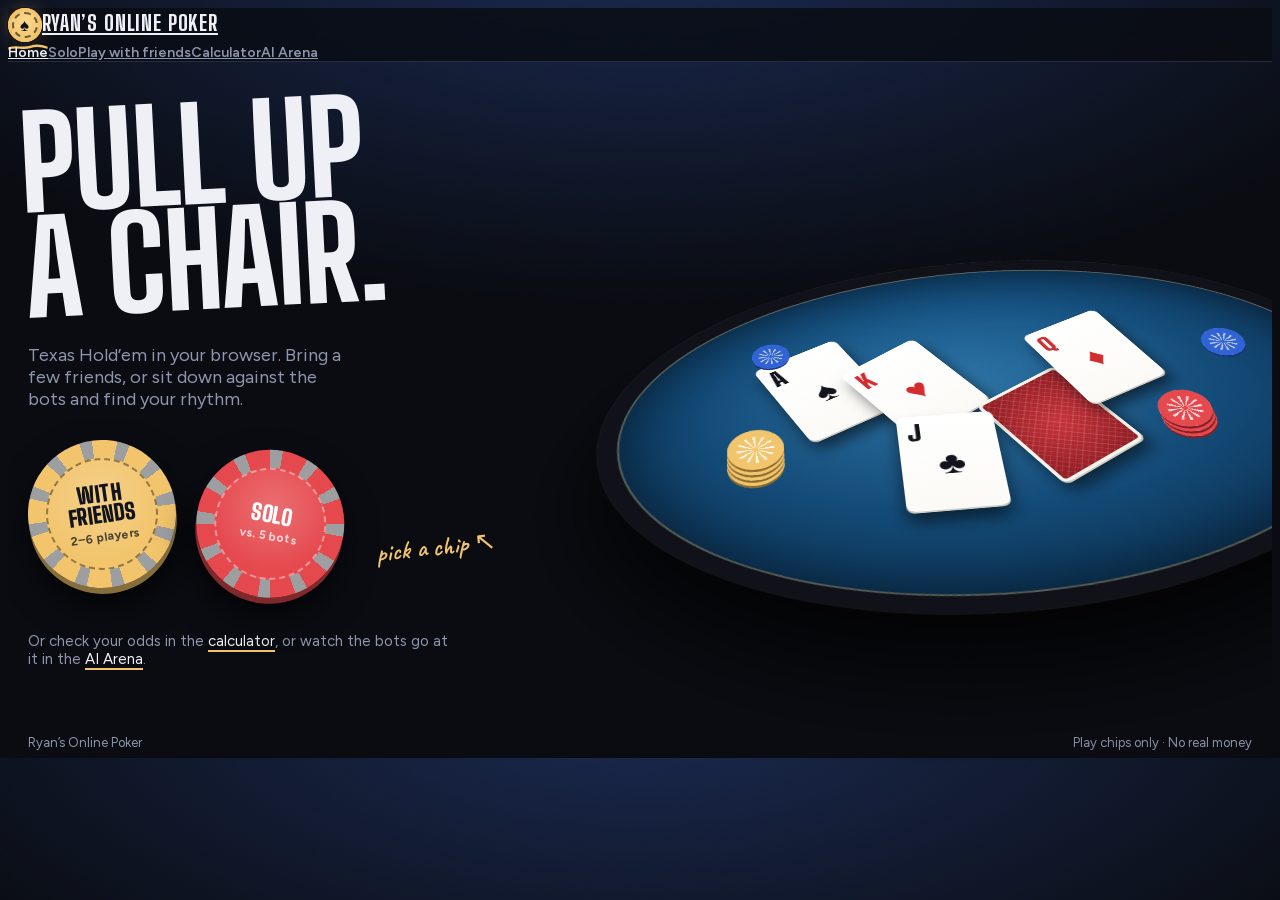
==== index.html @ 1decfdb3 "Chip piles, 2-6 seat tables, and table talk that fits the moment - Bets sit as denomination-colored " ====
<!doctype html>
<html lang="en"><head><meta charset="utf-8"><meta name="viewport" content="width=device-width, initial-scale=1"><meta name="theme-color" content="#090b11"><title>Ryan’s Online Poker</title><meta name="description" content="Play Texas Hold’em with friends or practice against the computer. Play chips only."><link rel="stylesheet" href="style.css?v=6c205a666ec4"><link rel="stylesheet" href="interface.css?v=6c205a666ec4"><link rel="stylesheet" href="welcome.css?v=6c205a666ec4"><link rel="preload" href="fonts/BigShouldersDisplay-600-latin.woff2" as="font" type="font/woff2" crossorigin><link rel="stylesheet" href="fonts.css?v=6c205a666ec4"><link rel="stylesheet" href="room.css?v=6c205a666ec4"><link rel="stylesheet" href="skin.css?v=6c205a666ec4"></head>
<body class="home-page"><header class="app-header"><a class="brand" href="index.html"><span aria-hidden="true">♠</span>Ryan’s Online Poker</a><nav class="app-nav" aria-label="Main navigation"><a href="index.html" aria-current="page">Home</a><a href="play.html">Solo</a><a href="friends.html">Play with friends</a><a href="calculator.html">Calculator</a><a href="arena.html">AI Arena</a></nav><div class="header-actions"></div></header>
<main class="welcome-main scene-main"><section class="scene" aria-labelledby="sceneTitle"><div class="scene-copy"><h1 id="sceneTitle">Pull up<br>a chair.</h1><p>Texas Hold’em in your browser. Bring a few friends, or sit down against the bots and find your rhythm.</p><div class="chip-buttons"><a class="chip-button chip-gold" href="friends.html"><span class="chip-face"><b>With friends</b><small>2–6 players</small></span></a><a class="chip-button chip-red" href="play.html"><span class="chip-face"><b>Solo</b><small>vs. 5 bots</small></span></a><span class="scene-note" aria-hidden="true">pick a chip ↖</span></div><p class="scene-more">Or check your odds in the <a href="calculator.html">calculator</a>, or watch the bots go at it in the <a href="arena.html">AI Arena</a>.</p></div><div class="scene-table" aria-hidden="true"><div class="scene-felt"><span class="toss toss-1">A<i>♠</i></span><span class="toss toss-2 red">K<i>♥</i></span><span class="toss toss-3 back"></span><span class="toss toss-4 red">Q<i>♦</i></span><span class="toss toss-5">J<i>♣</i></span><span class="pile pile-a"><i></i><i></i><i></i><i></i></span><span class="pile pile-b"><i></i><i></i><i></i></span><span class="loose loose-1"></span><span class="loose loose-2"></span></div></div></section><footer><span>Ryan’s Online Poker</span><span>Play chips only · No real money</span></footer></main><script type="module" src="welcome.js?v=6c205a666ec4"></script></body></html>
---- fonts.css ----
/* Self-hosted so the site loads where Google Fonts is blocked (e.g. mainland China). */
@font-face { font-family: 'Big Shoulders Display'; font-style: normal; font-weight: 600 600; font-display: swap; src: url('fonts/BigShouldersDisplay-600-latin-ext.woff2') format('woff2'); unicode-range: U+0100-02BA, U+02BD-02C5, U+02C7-02CC, U+02CE-02D7, U+02DD-02FF, U+0304, U+0308, U+0329, U+1D00-1DBF, U+1E00-1E9F, U+1EF2-1EFF, U+2020, U+20A0-20AB, U+20AD-20C4, U+2113, U+2C60-2C7F, U+A720-A7FF; }
@font-face { font-family: 'Big Shoulders Display'; font-style: normal; font-weight: 600 600; font-display: swap; src: url('fonts/BigShouldersDisplay-600-latin.woff2') format('woff2'); unicode-range: U+0000-00FF, U+0131, U+0152-0153, U+02BB-02BC, U+02C6, U+02DA, U+02DC, U+0304, U+0308, U+0329, U+2000-206F, U+20AC, U+2122, U+2191, U+2193, U+2212, U+2215, U+FEFF, U+FFFD; }
@font-face { font-family: 'Big Shoulders Display'; font-style: normal; font-weight: 700 700; font-display: swap; src: url('fonts/BigShouldersDisplay-600-latin-ext.woff2') format('woff2'); unicode-range: U+0100-02BA, U+02BD-02C5, U+02C7-02CC, U+02CE-02D7, U+02DD-02FF, U+0304, U+0308, U+0329, U+1D00-1DBF, U+1E00-1E9F, U+1EF2-1EFF, U+2020, U+20A0-20AB, U+20AD-20C4, U+2113, U+2C60-2C7F, U+A720-A7FF; }
@font-face { font-family: 'Big Shoulders Display'; font-style: normal; font-weight: 700 700; font-display: swap; src: url('fonts/BigShouldersDisplay-600-latin.woff2') format('woff2'); unicode-range: U+0000-00FF, U+0131, U+0152-0153, U+02BB-02BC, U+02C6, U+02DA, U+02DC, U+0304, U+0308, U+0329, U+2000-206F, U+20AC, U+2122, U+2191, U+2193, U+2212, U+2215, U+FEFF, U+FFFD; }
@font-face { font-family: 'Big Shoulders Display'; font-style: normal; font-weight: 800 800; font-display: swap; src: url('fonts/BigShouldersDisplay-600-latin-ext.woff2') format('woff2'); unicode-range: U+0100-02BA, U+02BD-02C5, U+02C7-02CC, U+02CE-02D7, U+02DD-02FF, U+0304, U+0308, U+0329, U+1D00-1DBF, U+1E00-1E9F, U+1EF2-1EFF, U+2020, U+20A0-20AB, U+20AD-20C4, U+2113, U+2C60-2C7F, U+A720-A7FF; }
@font-face { font-family: 'Big Shoulders Display'; font-style: normal; font-weight: 800 800; font-display: swap; src: url('fonts/BigShouldersDisplay-600-latin.woff2') format('woff2'); unicode-range: U+0000-00FF, U+0131, U+0152-0153, U+02BB-02BC, U+02C6, U+02DA, U+02DC, U+0304, U+0308, U+0329, U+2000-206F, U+20AC, U+2122, U+2191, U+2193, U+2212, U+2215, U+FEFF, U+FFFD; }
@font-face { font-family: 'Big Shoulders Display'; font-style: normal; font-weight: 900 900; font-display: swap; src: url('fonts/BigShouldersDisplay-600-latin-ext.woff2') format('woff2'); unicode-range: U+0100-02BA, U+02BD-02C5, U+02C7-02CC, U+02CE-02D7, U+02DD-02FF, U+0304, U+0308, U+0329, U+1D00-1DBF, U+1E00-1E9F, U+1EF2-1EFF, U+2020, U+20A0-20AB, U+20AD-20C4, U+2113, U+2C60-2C7F, U+A720-A7FF; }
@font-face { font-family: 'Big Shoulders Display'; font-style: normal; font-weight: 900 900; font-display: swap; src: url('fonts/BigShouldersDisplay-600-latin.woff2') format('woff2'); unicode-range: U+0000-00FF, U+0131, U+0152-0153, U+02BB-02BC, U+02C6, U+02DA, U+02DC, U+0304, U+0308, U+0329, U+2000-206F, U+20AC, U+2122, U+2191, U+2193, U+2212, U+2215, U+FEFF, U+FFFD; }
@font-face { font-family: 'Caveat'; font-style: normal; font-weight: 600 600; font-display: swap; src: url('fonts/Caveat-600-latin-ext.woff2') format('woff2'); unicode-range: U+0100-02BA, U+02BD-02C5, U+02C7-02CC, U+02CE-02D7, U+02DD-02FF, U+0304, U+0308, U+0329, U+1D00-1DBF, U+1E00-1E9F, U+1EF2-1EFF, U+2020, U+20A0-20AB, U+20AD-20C4, U+2113, U+2C60-2C7F, U+A720-A7FF; }
@font-face { font-family: 'Caveat'; font-style: normal; font-weight: 600 600; font-display: swap; src: url('fonts/Caveat-600-latin.woff2') format('woff2'); unicode-range: U+0000-00FF, U+0131, U+0152-0153, U+02BB-02BC, U+02C6, U+02DA, U+02DC, U+0304, U+0308, U+0329, U+2000-206F, U+20AC, U+2122, U+2191, U+2193, U+2212, U+2215, U+FEFF, U+FFFD; }
@font-face { font-family: 'Figtree'; font-style: normal; font-weight: 400 400; font-display: swap; src: url('fonts/Figtree-400-latin-ext.woff2') format('woff2'); unicode-range: U+0100-02BA, U+02BD-02C5, U+02C7-02CC, U+02CE-02D7, U+02DD-02FF, U+0304, U+0308, U+0329, U+1D00-1DBF, U+1E00-1E9F, U+1EF2-1EFF, U+2020, U+20A0-20AB, U+20AD-20C4, U+2113, U+2C60-2C7F, U+A720-A7FF; }
@font-face { font-family: 'Figtree'; font-style: normal; font-weight: 400 400; font-display: swap; src: url('fonts/Figtree-400-latin.woff2') format('woff2'); unicode-range: U+0000-00FF, U+0131, U+0152-0153, U+02BB-02BC, U+02C6, U+02DA, U+02DC, U+0304, U+0308, U+0329, U+2000-206F, U+20AC, U+2122, U+2191, U+2193, U+2212, U+2215, U+FEFF, U+FFFD; }
@font-face { font-family: 'Figtree'; font-style: normal; font-weight: 500 500; font-display: swap; src: url('fonts/Figtree-400-latin-ext.woff2') format('woff2'); unicode-range: U+0100-02BA, U+02BD-02C5, U+02C7-02CC, U+02CE-02D7, U+02DD-02FF, U+0304, U+0308, U+0329, U+1D00-1DBF, U+1E00-1E9F, U+1EF2-1EFF, U+2020, U+20A0-20AB, U+20AD-20C4, U+2113, U+2C60-2C7F, U+A720-A7FF; }
@font-face { font-family: 'Figtree'; font-style: normal; font-weight: 500 500; font-display: swap; src: url('fonts/Figtree-400-latin.woff2') format('woff2'); unicode-range: U+0000-00FF, U+0131, U+0152-0153, U+02BB-02BC, U+02C6, U+02DA, U+02DC, U+0304, U+0308, U+0329, U+2000-206F, U+20AC, U+2122, U+2191, U+2193, U+2212, U+2215, U+FEFF, U+FFFD; }
@font-face { font-family: 'Figtree'; font-style: normal; font-weight: 600 600; font-display: swap; src: url('fonts/Figtree-400-latin-ext.woff2') format('woff2'); unicode-range: U+0100-02BA, U+02BD-02C5, U+02C7-02CC, U+02CE-02D7, U+02DD-02FF, U+0304, U+0308, U+0329, U+1D00-1DBF, U+1E00-1E9F, U+1EF2-1EFF, U+2020, U+20A0-20AB, U+20AD-20C4, U+2113, U+2C60-2C7F, U+A720-A7FF; }
@font-face { font-family: 'Figtree'; font-style: normal; font-weight: 600 600; font-display: swap; src: url('fonts/Figtree-400-latin.woff2') format('woff2'); unicode-range: U+0000-00FF, U+0131, U+0152-0153, U+02BB-02BC, U+02C6, U+02DA, U+02DC, U+0304, U+0308, U+0329, U+2000-206F, U+20AC, U+2122, U+2191, U+2193, U+2212, U+2215, U+FEFF, U+FFFD; }
@font-face { font-family: 'Figtree'; font-style: normal; font-weight: 700 700; font-display: swap; src: url('fonts/Figtree-400-latin-ext.woff2') format('woff2'); unicode-range: U+0100-02BA, U+02BD-02C5, U+02C7-02CC, U+02CE-02D7, U+02DD-02FF, U+0304, U+0308, U+0329, U+1D00-1DBF, U+1E00-1E9F, U+1EF2-1EFF, U+2020, U+20A0-20AB, U+20AD-20C4, U+2113, U+2C60-2C7F, U+A720-A7FF; }
@font-face { font-family: 'Figtree'; font-style: normal; font-weight: 700 700; font-display: swap; src: url('fonts/Figtree-400-latin.woff2') format('woff2'); unicode-range: U+0000-00FF, U+0131, U+0152-0153, U+02BB-02BC, U+02C6, U+02DA, U+02DC, U+0304, U+0308, U+0329, U+2000-206F, U+20AC, U+2122, U+2191, U+2193, U+2212, U+2215, U+FEFF, U+FFFD; }
@font-face { font-family: 'Figtree'; font-style: normal; font-weight: 800 800; font-display: swap; src: url('fonts/Figtree-400-latin-ext.woff2') format('woff2'); unicode-range: U+0100-02BA, U+02BD-02C5, U+02C7-02CC, U+02CE-02D7, U+02DD-02FF, U+0304, U+0308, U+0329, U+1D00-1DBF, U+1E00-1E9F, U+1EF2-1EFF, U+2020, U+20A0-20AB, U+20AD-20C4, U+2113, U+2C60-2C7F, U+A720-A7FF; }
@font-face { font-family: 'Figtree'; font-style: normal; font-weight: 800 800; font-display: swap; src: url('fonts/Figtree-400-latin.woff2') format('woff2'); unicode-range: U+0000-00FF, U+0131, U+0152-0153, U+02BB-02BC, U+02C6, U+02DA, U+02DC, U+0304, U+0308, U+0329, U+2000-206F, U+20AC, U+2122, U+2191, U+2193, U+2212, U+2215, U+FEFF, U+FFFD; }
---- room.css ----
/* A quiet, warm room. Loaded last so page-specific geometry stays intact. */
:root {
  --bg: #211e1a;
  --surface: #2a2721;
  --surface-raised: #332f27;
  --border: #514a3e;
  --text: #f4eddf;
  --muted: #c0b5a3;
  --gold: #e4bd7c;
  --accent: #b8d0b5;
  --room-ease: cubic-bezier(.22,.7,.25,1);
}
body { background: radial-gradient(ellipse at 50% 0,#383125 0,transparent 65%),var(--bg); font-family: 'Avenir Next', Avenir, 'Segoe UI', sans-serif; }
.app-header { background: #211e1af2; border-color: #514a3e; }
.brand { font-family: Georgia, 'Times New Roman', serif; font-size: 18px; font-weight: 400; letter-spacing: -.3px; max-width: 250px; }
.brand span { color: var(--gold); font-size: 26px; }
.app-nav a { font-weight: 500; font-size: 14px; }
.app-nav a[aria-current=page] { border-color: var(--gold); }
.header-meta, .eyebrow { letter-spacing: 1.4px; }
h1, .welcome-heading h1, .friends-title h1, .calculator-heading h1 { font-family: Georgia, 'Times New Roman', serif; font-weight: 400; letter-spacing: -1px; line-height: 1.15; }
h1, .friends-title h1 { font-size: clamp(32px,4vw,44px); }
.calculator-heading h1 { font-size: clamp(30px,4vw,40px); }
main { padding-top: 36px; }
.topline { margin-bottom: 26px; }
button, select, input { color: var(--text); }
button:not(:disabled), a, select, input, summary { transition: background-color 180ms ease, border-color 180ms ease, color 180ms ease, box-shadow 180ms ease, transform 220ms var(--room-ease); }
button:not(:disabled):active { transform: translateY(1px); }
:is(button,a,input,select,summary):focus-visible { outline: 3px solid var(--gold); outline-offset: 4px; }
.difficulty-option:has(input:focus-visible) { outline: 3px solid var(--gold); outline-offset: 3px; }
.icon, .close { min-width: 44px; min-height: 44px; }
.multiplayer-button, .page-button, .lobby-table button, #multiplayerForm button, .room-bar button,
.calculator-heading button, #cancelCalculation, .arena-controls button, .arena-controls select {
  background: #38372c; border-color: #6d6855; border-radius: 9px; color: var(--text); min-height: 44px;
}
:is(.multiplayer-button,.page-button,.lobby-table button,#multiplayerForm button,.room-bar button,.calculator-heading button,.arena-controls button):not(:disabled):hover { background: #484635; border-color: var(--gold); }
#multiplayerForm button.primary, .arena-controls button.primary, .calculate-button, .drinks-footer .primary { background: var(--gold); color: #282117; border-color: var(--gold); }
#multiplayerForm button.primary:hover, .arena-controls button.primary:hover, .calculate-button:hover { background: #f1d29b; color: #282117; }
#multiplayerForm input, #connectionMode, .lab-form input, .lab-form select:not(.card-picker) { background: #211f1a; border: 1px solid #736a56; border-radius: 7px; color: var(--text); }
input::placeholder { color: #b2a792; opacity: 1; }
.connection-notice { background: #373025; color: var(--text); }
.lobby-setup, #onlineLobby.lobby-directory, .lobby-directory, .decision-panel, .arena-panel { background: var(--surface); border-color: var(--border); box-shadow: 0 8px 24px #100e0b20; border-radius: 14px; }
.friends-layout h2, .decision-panel h2, .arena-panel h2, .table-results h2 { font-family: Georgia, 'Times New Roman', serif; font-size: 24px; font-weight: 400; }
.online-players li, .lobby-table { background: #343129; border: 1px solid var(--border); }
.room-bar { background: #30362b; border-color: #747455; }
.difficulty-panel { background: #29271f; border-color: var(--border); }
.difficulty-options { background: #201f19; border-color: var(--border); }
.difficulty-option:hover { background: #34362b; }
.difficulty-option:has(input:checked) { background: #3c4735; border-color: #849674; }
.difficulty-option:has(input:checked) .difficulty-title { color: #e4edda; }
.difficulty-description { color: #c0b5a3; }
.stakes { border-color: var(--border); background: #2a2721; }
.rail { background: linear-gradient(135deg,#65503b,#372c23 50%,#59432e); border-color: #92734b; box-shadow: 0 18px 34px #100e0b66,inset 0 0 0 8px #29231e,inset 0 0 0 10px #98764970; }
.felt { background: radial-gradient(ellipse at 45% 30%,#376448,#1c422f 75%); border-color: #b9cd9455; box-shadow: inset 0 0 55px #071e1790; }
.felt:after { border-color: #d8d8ad2b; }
.table-watermark { font-family: Georgia,serif; font-style: italic; color: #ede4c91c; }
.table-page .arena { height: 555px; }
@media(min-width:701px) { .table-page .board-area { inset: 108px 0 0; gap: 12px; } }
@media(max-width:700px) { .table-page .arena { height: 540px; } }
.nameplate { background: #292a22; border-color: #746d55; box-shadow: 0 5px 12px #100e0b44; }
.avatar { background: #414835; color: #f1e3c4; border-color: #85876b; font-family: Georgia,serif; }
.seat.active .avatar { animation: none; border-color: var(--gold); }
.seat.active .nameplate { border-color: var(--gold); box-shadow: 0 0 0 3px #e4bd7c25,0 4px 14px #0003; }
.seat.winner .nameplate { background: #414d32; }
.card { background: #fcf3df; color: #253b2d; border: 1px solid #e7ddc4; box-shadow: 0 3px 2px #0002,0 6px 12px #0003; }
.card.red { color: #a13830; }
.card.back { background: repeating-linear-gradient(45deg,#5e3931 0 2px,#70463b 2px 4px); border: 3px solid #e6d6b5; }
.card.empty { background: #173a2860; border: 1px solid #dddec137; box-shadow: inset 0 1px 5px #0002; }
.player-action, .street, .pot-label { color: #d2ddc5; }
.console { background: #2b2a22; border-color: #615b47; border-radius: 14px; box-shadow: 0 8px 24px #100e0b20; }
.turn-info>.eyebrow { color: var(--gold); }
.actions button { background: #414434; border-color: #7b7d60; color: var(--text); }
.actions button:not(:disabled):hover { background: #52573e; border-color: var(--gold); }
.actions button.fold { color: #e2d8c6; }
.actions button.primary { background: var(--gold); color: #282117; border-color: var(--gold); }
.actions button.primary:not(:disabled):hover { background: #f1d29b; }
.actions button.all-in { background: #7c3e2d; border-color: #da9971; color: #fff1dc; }
.seat-drink { background: #353528; color: var(--gold); border-color: #928165; }
.gift-notice { color: #c0b5a3; }
dialog, #drinksDialog { background: #2a2721; color: var(--text); border-color: #8c7a59; box-shadow: 0 24px 80px #0008; }
dialog::backdrop { background: #100e0bc4; }
.drink-recipient { background: #393c2e; }
.drink-card { background: #343027; border-color: #625844; }
.drink-card:has(input:checked) { background: #49412d; }
.drink-note { color: #c0b5a3; }
.input-table, .result-table { background: #2a2721; border-color: var(--border); }
.input-table th, .result-table th { color: #e1d6c3; }
.input-table th, .input-table td, .result-table th, .result-table td { padding-block: 15px; }
.input-table caption { font-family: Georgia,serif; font-size: 23px; font-weight: 400; padding-bottom: 16px; }
.simple-calculator .card-picker { background: #fcf3df; color: #253b2d; border-color: #d1b98c; box-shadow: 0 2px 3px #0002; height: 48px; }
.simple-calculator .card-picker:has(option[value=""]:checked) { color: #d4c7af; background: #343027; border-color: #a39271; }
.result-table .recommended-row, .decision-panel .decision-reason, .move-timeline button[aria-pressed=true] { background: #3a4430; color: #e1ebd9; }
.move-timeline button { background: #24221c; }
.move-timeline button:hover { background: #353a2c; }
.home-page { --text: #302c22; --muted: #6b6252; --border: #d0c3ac; background: #f2eada; color: var(--text); color-scheme: light; }
.home-page .app-header { background: #f2eada; border-color: #d8cbb5; }
.home-page .brand span { color: #815638; }
.home-page .app-nav a[aria-current=page] { border-color: #815638; }
.home-page :is(a,button):focus-visible { outline-color: #815638; }
.welcome-main { max-width: 1100px; padding-top: clamp(32px,6vh,64px); }
.welcome-heading { margin-bottom: 34px; max-width: 720px; }
.welcome-heading .eyebrow { color: #7b5437; font-weight: 500; letter-spacing: 1.5px; }
.welcome-heading h1 { font-size: clamp(44px,6vw,72px); letter-spacing: -2.5px; }
.welcome-heading>p:last-child { font-size: 18px; line-height: 1.6; max-width: 540px; }
.play-choices { gap: 24px; }
.play-choice { position: relative; overflow: hidden; padding: 30px; border-radius: 12px; background: #284334; border-color: #52664a; box-shadow: 0 7px 0 #d7ccb6,0 14px 24px #45361c13; color: #faf0da; }
.play-choice:hover { background: #304e3b; border-color: #6f835c; }
.solo-choice { background: #624434; border-color: #8b6b4d; }
.solo-choice:hover { background: #70503c; border-color: #ad8e66; }
.play-choice h2 { font-family: Georgia,serif; font-size: clamp(32px,4vw,45px); font-weight: 400; line-height: 1.12; letter-spacing: -.8px; margin: 42px 0 16px; max-width: 290px; }
.play-choice h2 br { display: none; }
.choice-label, .solo-choice .choice-label { color: #ead5ad; font-size: 11px; font-weight: 500; letter-spacing: 1.5px; }
.play-choice p { color: #eee2cb; max-width: 320px; font-size: 16px; line-height: 1.65; }
.choice-details, .solo-choice .choice-details { color: #dfd1b7; font-size: 13px; }
.choice-action { border-color: #e5d5b333; color: #f4d5a0; font-size: 16px; margin-top: 26px; }
.choice-action>span { transition: transform 220ms var(--room-ease); }
.choice-cards { position: absolute; top: 26px; right: 28px; width: 65px; height: 60px; pointer-events: none; }
.choice-cards i { position: absolute; display: grid; place-items: center; width: 38px; height: 52px; background: #f7ecd5; border: 1px solid #e7d5af; border-radius: 4px; color: #284334; font: 26px Georgia,serif; font-style: normal; box-shadow: 0 3px 5px #0003; transform: rotate(-14deg); }
.choice-cards i+i { left: 23px; top: 5px; color: #963f32; transform: rotate(12deg); }
.solo-choice .choice-cards i { background: repeating-linear-gradient(45deg,#e2c69e 0 2px,#6e4937 2px 4px); border: 3px solid #f0dfbd; color: transparent; }
.practice-links { margin-top: 30px; gap: 24px; }
.practice-links>a { border: 0; border-bottom: 1px solid #cbbc9f; border-radius: 0; padding: 18px 0; font-weight: 400; }
.practice-links>a:hover { background: transparent; border-color: #815638; }
.practice-links strong { font-weight: 500; }
.welcome-main footer { margin-top: 20px; color: #6b6252; }
footer a { color: var(--muted); text-underline-offset: 4px; }
@media(hover:hover) and (prefers-reduced-motion:no-preference) {
  .play-choice:hover { transform: translateY(-3px); box-shadow: 0 10px 0 #d7ccb6,0 18px 30px #45361c18; }
  .play-choice:hover .choice-action>span { transform: translateX(4px); }
}
/* Content enters gently without capturing or blocking navigation inputs. */
@media(prefers-reduced-motion:no-preference) {
  main { animation: room-in 220ms var(--room-ease); }
  dialog[open] { animation: room-in 180ms var(--room-ease); }
  @keyframes room-in { from { opacity: .5; transform: translateY(5px); } to { opacity: 1; transform: none; } }
}
@media(max-width:760px) {
  .brand { font-size: 18px; max-width: 220px; }
  .app-nav { column-gap: 20px; }
  main { padding-top: 26px; }
  .welcome-heading h1 { letter-spacing: -1.5px; }
  .welcome-heading>p:last-child { font-size: 16px; }
  .play-choice { padding: 25px; }
  .choice-cards { right: 22px; top: 22px; transform: scale(.85); transform-origin: top right; }
  .topline { align-items: flex-start; gap: 12px; flex-wrap: wrap; }
  .console { align-items: stretch; }
}
@media(max-width:520px) {
  .play-choices, .practice-links { gap: 22px; }
  .play-choice h2 { margin-top: 32px; font-size: 35px; }
  .play-choice p { max-width: 275px; }
  .choice-cards { transform: scale(.75); }
  .choice-action { margin-top: 20px; }
  .welcome-main footer { align-items: flex-start; flex-direction: column; gap: 5px; }
  .practice-links { gap: 0; }
  .app-header { gap: 10px 12px; }
  .app-nav { gap: 0 17px; }
  .app-nav a { font-size: 13px; }
  .header-meta { font-size: 10px; }
  .brand { max-width: 190px; }
  .input-table th,.input-table td,.result-table th,.result-table td { padding: 12px 10px; }
}
@media(prefers-reduced-motion:reduce) {
  *, *::before, *::after { animation: none !important; transition: none !important; scroll-behavior: auto !important; }
  ::view-transition-old(root), ::view-transition-new(root) { animation: none !important; }
}

/* A tabletop, rather than a grid of dashboard tiles. */
.brand span { display: inline-grid; place-items: center; flex: 0 0 34px; width: 34px; height: 34px; border-radius: 50%; background: #8e755322; }
.play-choices { gap: 48px; }
.play-choice, .play-choice:hover { background: transparent; border: 0; border-radius: 0; box-shadow: none; padding: 12px 8px 22px; color: #302c22; overflow: visible; transform: none; }
.solo-choice { margin-top: 36px; }
.choice-cards { position: relative; top: auto; right: auto; order: -1; display: block; width: 100%; height: 175px; margin: 8px 0 32px; border-radius: 50%; background: radial-gradient(ellipse at 45% 35%,#436b4b,#2b4938); border: 8px solid #65513a; outline: 1px solid #b29a73; box-shadow: inset 0 0 0 2px #c7bb8150,0 10px 0 #d6c9af,0 18px 24px #63503515; transform: rotate(-3deg); transform-origin: center; transition: transform 300ms var(--room-ease); }
.solo-choice .choice-cards { border-radius: 45% 52% 45% 49%; background: radial-gradient(ellipse at 45% 35%,#997254,#76533e); border-color: #614b38; transform: rotate(3deg); }
.choice-cards i { width: 62px; height: 88px; font-size: 42px; left: calc(50% - 48px); top: 24px; border-radius: 7px; transform: rotate(-16deg); }
.choice-cards i+i { left: calc(50% - 4px); top: 30px; transform: rotate(12deg); }
.choice-cards::before, .choice-cards::after { content: '♠'; position: absolute; display: grid; place-items: center; width: 42px; height: 42px; left: 17%; top: 85px; border: 4px dashed #f7e8c8; border-radius: 50%; outline: 2px solid #b18a52; background: #d4ad70; color: #634c2b; font: 24px Georgia,serif; box-shadow: 0 4px 0 #9c794c; }
.choice-cards::after { content: '♥'; left: auto; right: 15%; top: 49px; width: 32px; height: 32px; background: #c2866f; color: #6e3e31; outline-color: #976b51; box-shadow: 0 4px 0 #976b51; }
.play-choice h2 { font-size: clamp(32px,3.5vw,42px); margin: 12px 0 14px; max-width: none; }
.choice-label, .solo-choice .choice-label { color: #80543a; }
.play-choice p { color: #6b6252; max-width: 360px; }
.choice-details, .solo-choice .choice-details { color: #6b6252; }
.choice-action { border-color: #c6b69b; color: #3c5038; margin-top: 20px; padding-top: 14px; }
.choice-action>span { display: grid; place-items: center; width: 38px; height: 38px; border: 1px solid #98a187; border-radius: 50%; font-size: 23px; }
.solo-choice .choice-action { color: #7b4e35; }
.solo-choice .choice-action>span { border-color: #bba184; }
.nameplate { border-radius: 30px; }
.multiplayer-button, .page-button, .lobby-table button, #multiplayerForm button, .arena-controls button, .actions button, .calculator-heading button, .calculate-button { border-radius: 28px; }
.difficulty-options { border: 0; background: transparent; padding: 0; gap: 8px; }
.difficulty-option { border-radius: 20px; border-color: #5a5944; }
.console { border-radius: 28px; }
#onlineLobby.lobby-directory { background: transparent; box-shadow: none; border: 0; border-top: 1px solid var(--border); border-radius: 0; }
.lobby-setup { border-radius: 38px 38px 20px 20px; }
.decision-panel, .arena-panel { background: transparent; box-shadow: none; border: 0; border-top: 1px solid var(--border); border-radius: 0; }
@media(hover:hover) and (prefers-reduced-motion:no-preference) {
  .play-choice:hover { box-shadow: none; transform: none; }
  .play-choice:hover .choice-cards { transform: rotate(0) translateY(-3px); }
}
@media(max-width:760px) {
  .play-choices { gap: 28px; }
  .choice-cards { height: 150px; }
  .choice-cards::before { left: 10%; }
  .choice-cards::after { right: 8%; }
}
@media(max-width:520px) {
  .play-choice, .play-choice:hover { padding: 8px 4px 18px; }
  .solo-choice { margin-top: 0; }
  .choice-cards { transform: rotate(-3deg); margin-bottom: 28px; height: 150px; }
  .solo-choice .choice-cards { transform: rotate(3deg); }
  .play-choice h2 { margin-top: 10px; }
}

/* On phones, separate the opponent, board and private-hand bands vertically. */
@media(max-width:700px) {
  .table-page .arena { height: 620px; }
  .table-page .seat-1, .table-page .seat-3 { top: 112px; }
  .table-page .board-area { inset: 215px 0 0; }
  .watch-table .arena { height: 580px; }
  .watch-table .seat-1, .watch-table .seat-3 { top: 112px; }
  .watch-table .board-area { inset: 215px 0 0; }
}
---- skin.css ----
/* Midnight card room: cobalt felt, black leather rail, brass hardware.
   Loaded last on every page; it only restyles, page geometry lives in the earlier sheets. */
:root {
  color-scheme: dark;
  --ink: #090b11;
  --ink-2: #10131c;
  --ink-3: #171b27;
  --ink-4: #20263a;
  --line: #262c3e;
  --line-strong: #39415a;
  --text: #eef0f6;
  --muted: #8d95ac;
  --brass: #f2c46b;
  --brass-hi: #ffd98f;
  --brass-dim: #f2c46b33;
  --chip-red: #e5484d;
  --chip-red-hi: #f2666a;
  --win: #46c88a;
  --felt-hi: #1f6aa0;
  --felt: #134b78;
  --felt-lo: #0a2a47;
  --card: #fbfaf6;
  --card-ink: #10131c;
  --card-red: #d22b2f;
  /* legacy tokens used by the earlier sheets */
  --bg: var(--ink);
  --surface: var(--ink-2);
  --surface-raised: var(--ink-3);
  --border: var(--line);
  --gold: var(--brass);
  --accent: var(--brass);
  --display: "Big Shoulders Display", "Arial Narrow", "Roboto Condensed", Impact, sans-serif;
  --body: "Figtree", -apple-system, BlinkMacSystemFont, "Segoe UI", sans-serif;
  --ease: cubic-bezier(0.2, 0.8, 0.2, 1);
}

/* ---------- Base ---------- */
body,
body.home-page {
  --text: #eef0f6;
  --muted: #8d95ac;
  --border: var(--line);
  color-scheme: dark;
  background:
    radial-gradient(1200px 520px at 50% -8%, #1a2a52 0, transparent 70%),
    var(--ink);
  color: var(--text);
  font-family: var(--body);
  font-feature-settings: "tnum" 1;
}
::selection { background: var(--brass); color: var(--card-ink); }
button, input, select, summary { font-family: var(--body); }
button, select, input { color: var(--text); }
:is(button, a, input, select, summary):focus-visible,
.home-page :is(a, button):focus-visible,
.difficulty-option:has(input:focus-visible) {
  outline: 2px solid var(--brass);
  outline-offset: 3px;
}
[tabindex="-1"]:focus, h1:focus:not(:focus-visible) { outline: none; }
.eyebrow,
.header-meta {
  font-family: var(--body);
  font-weight: 700;
  font-size: 11px;
  letter-spacing: 0.22em;
  color: var(--brass);
  text-transform: uppercase;
}
h1,
.welcome-heading h1,
.friends-title h1,
.calculator-heading h1,
.lab-title h1 {
  font-family: var(--display);
  font-weight: 800;
  text-transform: uppercase;
  letter-spacing: 0.01em;
  line-height: 0.95;
  text-wrap: balance;
  color: var(--text);
}
h1, .friends-title h1 { font-size: clamp(40px, 5.4vw, 64px); }
.calculator-heading h1, .lab-title h1 { font-size: clamp(38px, 5vw, 58px); }
h2, h3 { text-wrap: balance; }
.friends-layout h2,
.decision-panel h2,
.arena-panel h2,
.table-results h2,
.input-table caption,
dialog h2,
.drinks-heading h2,
.difficulty-heading h2 {
  font-family: var(--display);
  font-weight: 700;
  text-transform: uppercase;
  letter-spacing: 0.02em;
  font-size: 26px;
  line-height: 1.05;
}
.difficulty-heading h2 { font-size: 22px; }
.muted, .field-help, .gift-notice, .room-note, .model-note, .fine-print { color: var(--muted); }

/* ---------- Header ---------- */
.app-header,
.home-page .app-header {
  background: color-mix(in srgb, var(--ink) 82%, transparent);
  backdrop-filter: blur(14px) saturate(140%);
  -webkit-backdrop-filter: blur(14px) saturate(140%);
  border-bottom: 1px solid var(--line);
  position: sticky;
  top: 0;
  z-index: 30;
}
.brand {
  font-family: var(--display);
  font-weight: 800;
  font-size: 21px;
  letter-spacing: 0.04em;
  text-transform: uppercase;
  color: var(--text);
  max-width: none;
}
.brand span,
.home-page .brand span {
  display: inline-grid;
  place-items: center;
  flex: 0 0 34px;
  width: 34px;
  height: 34px;
  border-radius: 50%;
  font-size: 17px;
  color: var(--card-ink);
  background: radial-gradient(circle at 50% 40%, var(--brass-hi), var(--brass) 70%);
  box-shadow: inset 0 0 0 3px var(--brass), inset 0 0 0 5px #0000, 0 0 0 1px #0006, 0 0 18px #f2c46b40;
  outline: 2px dashed #0a0c1299;
  outline-offset: -6px;
}
.app-nav a {
  font-weight: 600;
  font-size: 14px;
  color: var(--muted);
  border-bottom-width: 2px;
}
.app-nav a:hover { color: var(--text); }
.app-nav a[aria-current="page"],
.home-page .app-nav a[aria-current="page"] {
  color: var(--text);
  border-bottom-color: var(--brass);
}
.icon,
.close {
  background: var(--ink-3);
  border: 1px solid var(--line-strong);
  color: var(--text);
  border-radius: 50%;
}
.icon:hover, .close:hover { border-color: var(--brass); color: var(--brass); }

/* ---------- Buttons ---------- */
.multiplayer-button,
.page-button,
.lobby-table button,
#multiplayerForm button,
.room-bar button,
.calculator-heading button,
.lab-title button,
#cancelCalculation,
.arena-controls button,
.arena-controls select,
.ai-memory button,
footer button {
  background: var(--ink-3);
  border: 1px solid var(--line-strong);
  color: var(--text);
  border-radius: 999px;
  font-weight: 600;
}
:is(.multiplayer-button, .page-button, .lobby-table button, #multiplayerForm button, .room-bar button,
  .calculator-heading button, .lab-title button, .arena-controls button, .ai-memory button, footer button):not(:disabled):hover {
  background: var(--ink-4);
  border-color: var(--brass);
  color: var(--text);
}
#multiplayerForm button.primary,
.friends-layout #multiplayerForm button.primary,
.arena-controls button.primary,
.calculate-button,
.drinks-footer .primary {
  background: linear-gradient(180deg, var(--brass-hi), var(--brass));
  border: 1px solid var(--brass);
  color: var(--card-ink);
  font-weight: 800;
  box-shadow: 0 6px 20px #f2c46b2e, inset 0 1px 0 #fff8;
}
#multiplayerForm button.primary:hover,
.arena-controls button.primary:hover,
.calculate-button:hover,
.calculate-button:not(:disabled):hover,
.drinks-footer .primary:hover {
  background: var(--brass-hi);
  color: var(--card-ink);
  box-shadow: 0 8px 26px #f2c46b4d, inset 0 1px 0 #fff8;
}
.calculate-button { border-radius: 999px; font-size: 16px; letter-spacing: 0.02em; }

/* ---------- Inputs ---------- */
#multiplayerForm input,
#connectionMode,
.connection-settings select,
.lab-form input,
.lab-form select:not(.card-picker),
.input-table input,
.input-table select:not(.card-picker),
.arena-controls select {
  background: var(--ink);
  border: 1px solid var(--line-strong);
  border-radius: 10px;
  color: var(--text);
}
#multiplayerForm input:hover,
.lab-form input:hover,
.input-table input:hover,
.input-table select:not(.card-picker):hover { border-color: #56607e; }
input::placeholder { color: #6c748b; opacity: 1; }
input[type="range"] { accent-color: var(--brass); }
input[type="checkbox"], input[type="radio"] { accent-color: var(--brass); }
details > summary { color: var(--muted); }
details > summary:hover { color: var(--text); }

/* ---------- Panels ---------- */
.lobby-setup,
.decision-panel,
.arena-panel,
.connection-notice,
dialog,
#drinksDialog {
  background: linear-gradient(180deg, var(--ink-3), var(--ink-2));
  border: 1px solid var(--line);
  box-shadow: 0 20px 50px #0007, inset 0 1px 0 #ffffff0a;
}
.lobby-setup { border-radius: 22px; }
.decision-panel,
.arena-panel { border-radius: 18px; padding: 22px; }
#onlineLobby.lobby-directory,
.lobby-directory {
  background: transparent;
  border: 0;
  border-top: 1px solid var(--line);
  border-radius: 0;
  box-shadow: none;
}
dialog, #drinksDialog { color: var(--text); border-radius: 20px; }
dialog::backdrop { background: #04050acc; backdrop-filter: blur(4px); }
.online-players li,
.lobby-table {
  background: var(--ink-2);
  border: 1px solid var(--line);
  border-radius: 14px;
}
.lobby-table strong { font-family: var(--display); font-size: 20px; letter-spacing: 0.04em; }
#onlineCount { font-family: var(--display); font-weight: 800; color: var(--brass); }
.room-bar {
  background: linear-gradient(90deg, #f2c46b14, var(--ink-2));
  border: 1px solid #f2c46b55;
  border-radius: 16px;
}
#roomCode { font-family: var(--display); font-size: 26px; letter-spacing: 0.14em; color: var(--brass); }

/* ---------- Topline + difficulty ---------- */
.stakes {
  background: var(--ink-2);
  border: 1px solid var(--line);
  border-radius: 14px;
  color: var(--muted);
}
.stakes strong { font-family: var(--display); font-size: 20px; color: var(--text); letter-spacing: 0.02em; }
.stakes > span { border-color: var(--line-strong); color: var(--brass); font-weight: 700; letter-spacing: 0.16em; }
.difficulty-panel {
  background: linear-gradient(180deg, var(--ink-2), #0d1018);
  border: 1px solid var(--line);
  border-radius: 20px;
}
.difficulty-options { background: transparent; border: 0; }
.difficulty-option {
  background: var(--ink);
  border: 1px solid var(--line-strong);
  border-radius: 14px;
}
.difficulty-option:hover { background: var(--ink-3); border-color: #56607e; }
.difficulty-option:has(input:checked) {
  background: linear-gradient(180deg, #f2c46b1f, #f2c46b08);
  border-color: var(--brass);
  box-shadow: 0 0 0 1px var(--brass) inset, 0 8px 24px #f2c46b1a;
}
.difficulty-title {
  font-family: var(--display);
  font-weight: 800;
  font-size: 20px;
  letter-spacing: 0.04em;
  text-transform: uppercase;
}
.difficulty-option:has(input:checked) .difficulty-title { color: var(--brass); }
.difficulty-pips { color: var(--brass); }
.difficulty-pips span { color: var(--line-strong); }
.difficulty-description { color: var(--muted); }

/* ---------- The table ---------- */
.rail {
  background:
    radial-gradient(ellipse at 50% 0%, #ffffff14, transparent 55%),
    linear-gradient(180deg, #23252d, #0b0c10 60%, #15161c);
  border: 1px solid #000;
  box-shadow:
    0 30px 60px #000a,
    0 0 0 1px #ffffff10,
    inset 0 2px 0 #ffffff1c,
    inset 0 0 0 9px #0b0c10,
    inset 0 0 0 10px #f2c46b66,
    inset 0 0 0 11px #0b0c10;
}
.felt {
  background:
    url("data:image/svg+xml;utf8,<svg xmlns='http://www.w3.org/2000/svg' width='160' height='160'><filter id='n'><feTurbulence type='fractalNoise' baseFrequency='.9' numOctaves='2' stitchTiles='stitch'/><feColorMatrix values='0 0 0 0 1  0 0 0 0 1  0 0 0 0 1  0 0 0 .06 0'/></filter><rect width='100%' height='100%' filter='url(%23n)'/></svg>"),
    radial-gradient(ellipse at 50% 38%, var(--felt-hi) 0, var(--felt) 45%, var(--felt-lo) 100%);
  border: 1px solid #6fb2e01f;
  box-shadow: inset 0 0 70px #020c18cc, inset 0 -10px 40px #0006;
}
.felt:after { border: 1px solid #bfe2ff1f; }
.table-watermark {
  font-family: var(--display);
  font-style: normal;
  font-weight: 900;
  letter-spacing: 0.1em;
  color: #ffffff0d;
  display: none;
}
.pot-label {
  color: #a9cbe6;
  font-weight: 700;
  font-size: 11px;
  letter-spacing: 0.24em;
}
.pot-label strong {
  font-family: var(--display);
  font-weight: 800;
  font-size: 30px;
  line-height: 1;
  letter-spacing: 0.01em;
  color: var(--brass-hi);
  text-shadow: 0 2px 12px #f2c46b40;
  display: inline-flex;
  align-items: center;
  gap: 8px;
}
.pot-label strong::before {
  content: "";
  width: 16px;
  height: 16px;
  border-radius: 50%;
  background: var(--chip-red);
  box-shadow: inset 0 0 0 3px #fff, inset 0 0 0 5px var(--chip-red), 0 2px 0 #7d1d22;
  flex: none;
}
.street,
.player-action {
  color: #a9cbe6;
  font-weight: 700;
  letter-spacing: 0.22em;
}
.player-action { letter-spacing: 0.04em; font-weight: 600; font-size: 12px; text-shadow: 0 1px 3px #0009; }

/* cards */
.card {
  background: linear-gradient(180deg, #ffffff, var(--card));
  color: var(--card-ink);
  border: 1px solid #ffffff;
  border-radius: 7px;
  font-family: var(--display);
  font-weight: 800;
  box-shadow: 0 1px 0 #d9d6cc, 0 6px 14px #0007, 0 0 0 1px #0000001f;
}
.card.red { color: var(--card-red); }
.card .suit { font-family: "Segoe UI Symbol", "Apple Symbols", var(--body); }
.card.back {
  background:
    repeating-linear-gradient(45deg, transparent 0 5px, #ffffff1f 5px 6px),
    repeating-linear-gradient(-45deg, transparent 0 5px, #ffffff1f 5px 6px),
    radial-gradient(circle at 50% 50%, #c7333a, #8d1b22);
  border: 3px solid #f6f3ea;
  box-shadow: 0 6px 14px #0008, 0 0 0 1px #0000004d;
}
.card.empty {
  background: #0a2a4733;
  border: 1.5px dashed #bfe2ff33;
  box-shadow: none;
}
.seat-0 .card {
  box-shadow: 0 1px 0 #d9d6cc, 0 14px 28px #000a, 0 0 0 1px #0000001f;
}

/* seats */
.nameplate {
  background: linear-gradient(180deg, #161a26f2, #0a0c12f2);
  border: 1px solid var(--line-strong);
  border-radius: 999px;
  box-shadow: 0 10px 24px #000a, inset 0 1px 0 #ffffff12;
  backdrop-filter: blur(6px);
}
.player-name { font-weight: 600; font-size: 13px; color: #c9cfdd; letter-spacing: 0.01em; }
.stack {
  font-family: var(--display);
  font-weight: 800;
  font-size: 22px;
  letter-spacing: 0.02em;
  color: var(--brass);
  line-height: 1.05;
}
.avatar {
  background: radial-gradient(circle at 50% 35%, #2c3450, #161b2a);
  color: var(--text);
  border: 2px solid var(--line-strong);
  font-family: var(--display);
  font-weight: 800;
  font-size: 19px;
  box-shadow: 0 6px 14px #0008, inset 0 0 0 3px #0a0c12, inset 0 0 0 4px #ffffff1a;
}
.empty-seat .avatar { border-style: dashed; color: var(--muted); }
.badge {
  background: #fff;
  color: var(--card-ink);
  font-family: var(--display);
  font-weight: 900;
  box-shadow: 0 0 0 2px var(--card-ink), 0 0 0 3px #fff;
}
.seat.active .nameplate {
  border-color: var(--brass);
  box-shadow: 0 0 0 3px #f2c46b33, 0 0 28px #f2c46b40, 0 10px 24px #000a;
}
.seat.active .avatar {
  border-color: var(--brass);
  box-shadow: 0 0 0 4px #f2c46b2e, 0 0 20px #f2c46b55;
}
.seat.winner .nameplate,
.seat.winner .nameplate:is(*) {
  background: linear-gradient(180deg, #123527f2, #0a1d16f2);
  border-color: var(--win);
  box-shadow: 0 0 0 3px #46c88a33, 0 0 30px #46c88a55, 0 10px 24px #000a;
}
.seat.winner .player-name::after { color: var(--win); font-weight: 800; }
.seat.folded { opacity: 0.42; filter: saturate(0.4); }
.seat-drink {
  background: var(--ink-3);
  color: var(--brass);
  border: 1px solid var(--line-strong);
}
.seat-drink:hover { border-color: var(--brass); background: var(--ink-4); }

@media (prefers-reduced-motion: no-preference) {
  .seat.active .nameplate { animation: skin-turn 1.6s ease-in-out infinite; }
  @keyframes skin-turn {
    0%, 100% { box-shadow: 0 0 0 3px #f2c46b33, 0 0 22px #f2c46b33, 0 10px 24px #000a; }
    50% { box-shadow: 0 0 0 5px #f2c46b26, 0 0 36px #f2c46b59, 0 10px 24px #000a; }
  }
}

/* ---------- Action console ---------- */
.console {
  background: linear-gradient(180deg, #151926f5, #0c0e15f5);
  border: 1px solid var(--line);
  border-radius: 24px;
  box-shadow: 0 24px 60px #000a, inset 0 1px 0 #ffffff0d;
}
.turn-info > .eyebrow { color: var(--brass); }
.turn-info p { font-weight: 600; font-size: 17px; color: var(--text); }
.actions button {
  background: var(--ink-4);
  border: 1px solid var(--line-strong);
  color: var(--text);
  border-radius: 14px;
  font-family: var(--display);
  font-weight: 800;
  font-size: 19px;
  letter-spacing: 0.04em;
  text-transform: uppercase;
  box-shadow: inset 0 1px 0 #ffffff12, 0 6px 16px #0006;
}
.actions button:not(:disabled):hover {
  background: #2a3149;
  border-color: #6b77a0;
}
.actions button.fold {
  background: transparent;
  color: var(--muted);
  box-shadow: none;
}
.actions button.fold:not(:disabled):hover { color: var(--text); border-color: var(--muted); background: transparent; }
.actions button.primary {
  background: linear-gradient(180deg, var(--brass-hi), var(--brass));
  border-color: var(--brass);
  color: var(--card-ink);
  box-shadow: 0 8px 24px #f2c46b33, inset 0 1px 0 #fff9;
}
.actions button.primary:not(:disabled):hover { background: var(--brass-hi); border-color: var(--brass-hi); }
.actions button.all-in {
  background: linear-gradient(180deg, var(--chip-red-hi), var(--chip-red));
  border-color: var(--chip-red);
  color: #fff;
  box-shadow: 0 8px 24px #e5484d3a, inset 0 1px 0 #fff5;
}
.actions button.all-in:hover,
.actions button.all-in:not(:disabled):hover { background: var(--chip-red-hi); border-color: var(--chip-red-hi); }
.raise-control { color: var(--muted); font-weight: 600; }
.raise-control input[type="range"] {
  -webkit-appearance: none;
  appearance: none;
  height: 6px;
  border-radius: 6px;
  background: linear-gradient(90deg, var(--brass), #7a6234);
  outline-offset: 6px;
}
.raise-control input[type="range"]::-webkit-slider-thumb {
  -webkit-appearance: none;
  width: 22px;
  height: 22px;
  border-radius: 50%;
  background: radial-gradient(circle, #fff 0 30%, var(--brass) 32%);
  border: 2px solid var(--card-ink);
  box-shadow: 0 2px 8px #000a;
  cursor: grab;
}
.raise-control input[type="range"]::-moz-range-thumb {
  width: 20px;
  height: 20px;
  border-radius: 50%;
  background: radial-gradient(circle, #fff 0 30%, var(--brass) 32%);
  border: 2px solid var(--card-ink);
  cursor: grab;
}

footer { color: var(--muted); }
footer a { color: var(--muted); }
footer a:hover { color: var(--brass); }

/* ---------- Drinks dialog ---------- */
.drink-recipient { background: var(--ink); border: 1px solid var(--line); }
.drink-card { background: var(--ink); border: 1px solid var(--line-strong); }
.drink-card:hover { border-color: #56607e; }
.drink-card:has(input:checked) { background: #f2c46b14; border-color: var(--brass); }
.drink-note { color: var(--muted); }
.drink-check { color: var(--brass); }

/* ---------- Home ---------- */
.welcome-heading .eyebrow { color: var(--brass); font-weight: 700; letter-spacing: 0.24em; }
.welcome-heading h1 {
  font-size: clamp(64px, 11vw, 148px);
  letter-spacing: -0.005em;
  line-height: 0.86;
  background: linear-gradient(180deg, #ffffff 30%, #b9c3dd);
  -webkit-background-clip: text;
  background-clip: text;
  color: transparent;
  margin-top: 10px;
}
.welcome-heading > p:last-child { color: var(--muted); font-size: 18px; max-width: 520px; }
.play-choice,
.play-choice:hover {
  color: var(--text);
  background: transparent;
  border: 0;
  box-shadow: none;
}
.choice-label,
.solo-choice .choice-label { color: var(--brass); font-weight: 700; letter-spacing: 0.22em; }
.play-choice h2 {
  font-family: var(--display);
  font-weight: 800;
  text-transform: uppercase;
  letter-spacing: 0.01em;
  font-size: clamp(36px, 4.4vw, 54px);
  line-height: 0.95;
  color: var(--text);
}
.play-choice p,
.choice-details,
.solo-choice .choice-details { color: var(--muted); }
.choice-action,
.solo-choice .choice-action {
  border-color: var(--line);
  color: var(--text);
  font-family: var(--display);
  font-weight: 800;
  text-transform: uppercase;
  letter-spacing: 0.06em;
  font-size: 20px;
}
.choice-action > span,
.solo-choice .choice-action > span {
  border: 0;
  background: var(--brass);
  color: var(--card-ink);
  font-family: var(--body);
  font-size: 20px;
  box-shadow: 0 6px 18px #f2c46b40;
}
.solo-choice .choice-action > span { background: var(--chip-red); color: #fff; box-shadow: 0 6px 18px #e5484d40; }
.choice-cards {
  background:
    radial-gradient(ellipse at 50% 38%, var(--felt-hi) 0, var(--felt) 45%, var(--felt-lo) 100%);
  border: 9px solid #121319;
  outline: 1px solid #f2c46b66;
  outline-offset: -5px;
  box-shadow: 0 24px 50px #000c, 0 0 0 1px #ffffff12, inset 0 0 40px #020c18cc;
}
.solo-choice .choice-cards {
  background: radial-gradient(ellipse at 50% 38%, #b7323b 0, #7e1a24 50%, #3d0b12 100%);
  border-color: #121319;
  box-shadow: 0 24px 50px #000c, 0 0 0 1px #ffffff12, inset 0 0 40px #1a0207cc;
}
.choice-cards i {
  background: linear-gradient(180deg, #fff, var(--card));
  border: 1px solid #fff;
  color: var(--card-ink);
  box-shadow: 0 10px 20px #0009;
}
.choice-cards i + i { color: var(--card-red); }
.solo-choice .choice-cards i {
  background:
    repeating-linear-gradient(45deg, transparent 0 4px, #ffffff26 4px 5px),
    repeating-linear-gradient(-45deg, transparent 0 4px, #ffffff26 4px 5px),
    #1b2c55;
  border: 3px solid #f6f3ea;
}
.choice-cards::before,
.choice-cards::after {
  background: var(--brass);
  color: var(--card-ink);
  border: 4px dashed #fff8;
  outline: 2px solid #8a6a2c;
  box-shadow: 0 4px 0 #8a6a2c, 0 8px 14px #0008;
}
.choice-cards::after {
  background: var(--chip-red);
  color: #fff;
  outline-color: #7d1d22;
  box-shadow: 0 4px 0 #7d1d22, 0 8px 14px #0008;
}
.practice-links > a,
.practice-links > a:hover {
  border: 1px solid var(--line);
  border-radius: 16px;
  padding: 18px 20px;
  background: var(--ink-2);
  color: var(--text);
}
.practice-links > a:hover { border-color: var(--brass); background: var(--ink-3); }
.practice-links strong {
  font-family: var(--display);
  font-weight: 800;
  text-transform: uppercase;
  letter-spacing: 0.04em;
  font-size: 20px;
}
.practice-links span { color: var(--muted); }
.welcome-main footer { color: var(--muted); }

/* ---------- Friends ---------- */
.friends-title p:last-child { color: var(--muted); }
.connection-settings summary { color: var(--muted); }

/* ---------- Calculator ---------- */
.input-table,
.result-table {
  background: var(--ink-2);
  border: 1px solid var(--line);
  border-radius: 18px;
  border-collapse: separate;
  border-spacing: 0;
}
.input-table th,
.input-table td,
.result-table th,
.result-table td { border-color: var(--line); }
.input-table th,
.result-table th { color: #c9cfdd; }
.input-table caption { color: var(--text); text-align: left; }
.simple-calculator .card-picker,
.card-picker {
  background: linear-gradient(180deg, #fff, var(--card));
  color: var(--card-ink);
  border: 1px solid #fff;
  border-radius: 8px;
  font-family: var(--display);
  font-weight: 800;
  box-shadow: 0 6px 14px #0007;
}
.simple-calculator .card-picker.red, .card-picker.red { color: var(--card-red); }
.simple-calculator .card-picker:has(option[value=""]:checked),
.card-picker:has(option[value=""]:checked) {
  background: var(--ink);
  color: var(--muted);
  border: 1.5px dashed var(--line-strong);
  box-shadow: none;
}
.card-picker option { background: #fff; color: var(--card-ink); }
.result-placeholder,
.lab-results,
.odds-result {
  background: var(--ink-2);
  border-color: var(--line-strong);
  color: var(--muted);
  border-radius: 16px;
}
.result-table .recommended-row,
.decision-panel .decision-reason,
.move-timeline button[aria-pressed="true"] {
  background: #f2c46b14;
  color: var(--text);
}
.recommended-row strong { color: var(--brass); }
.equity-ring strong,
.probability-grid strong,
.odds-result strong {
  font-family: var(--display);
  font-weight: 800;
  color: var(--brass);
}

/* ---------- Arena ---------- */
.arena-controls label { color: var(--muted); }
.move-timeline button {
  background: var(--ink-2);
  border: 1px solid var(--line);
  border-radius: 12px;
}
.move-timeline button:hover { background: var(--ink-3); border-color: #56607e; }
.move-timeline button[aria-pressed="true"] { border-color: var(--brass); }
.decision-metrics > div {
  background: var(--ink);
  border: 1px solid var(--line);
  border-radius: 12px;
}

/* ---------- Celebration banner ---------- */
.table-celebration strong { font-family: var(--display); font-weight: 900; text-transform: uppercase; letter-spacing: 0.03em; }

/* ---------- Phones ---------- */
@media (max-width: 760px) {
  .app-header { position: relative; }
  .app-nav {
    width: 100%;
    flex-wrap: nowrap;
    overflow-x: auto;
    scrollbar-width: none;
    gap: 0 18px;
  }
  .app-nav::-webkit-scrollbar { display: none; }
  .app-nav a { white-space: nowrap; flex: none; }
  .brand { font-size: 19px; }
  .actions button { font-size: 17px; border-radius: 12px; }
  .console { border-radius: 20px; }
  .welcome-heading h1 { font-size: clamp(56px, 17vw, 84px); }
  .practice-links { gap: 12px; }
  .practice-links > a { flex-direction: column; align-items: flex-start; gap: 4px; }
}

/* ===== Pass 2: looser, less templated ===== */
/* Labels: no more letter-spaced gold caps everywhere. */
.eyebrow { display: none; }
#turnTitle.eyebrow,
.turn-info > .eyebrow {
  display: block;
  font-family: var(--hand);
  font-size: 26px;
  font-weight: 600;
  letter-spacing: 0;
  text-transform: lowercase;
  color: var(--brass);
  line-height: 1;
  margin: 0 0 2px;
}
:root { --hand: "Caveat", "Segoe Print", "Bradley Hand", cursive; }

/* Room lighting: one lamp over the table instead of a flat page. */
body.table-page,
body.arena-page {
  background:
    radial-gradient(ellipse 70% 55% at 50% 52%, #1d3556 0, #0e1626 45%, transparent 75%),
    radial-gradient(ellipse 120% 40% at 50% -5%, #0f1830 0, transparent 70%),
    var(--ink);
}

/* Solo table: the table is the page. */
.table-page .topline {
  align-items: baseline;
  margin-bottom: 10px;
}
.table-page .topline h1 {
  font-size: clamp(26px, 3vw, 34px);
  letter-spacing: 0.02em;
  color: #c9cfdd;
}
.table-page .stakes {
  background: none;
  border: 0;
  padding: 0;
  font-size: 14px;
}
.table-page .stakes > span { color: var(--muted); font-weight: 600; letter-spacing: 0.08em; }

.difficulty-panel,
.table-page .difficulty-panel {
  background: none;
  border: 0;
  box-shadow: none;
  padding: 0;
  margin: 0 0 6px;
  display: flex;
  flex-wrap: wrap;
  align-items: center;
  gap: 10px 14px;
}
.difficulty-heading { display: flex; align-items: baseline; }
.difficulty-heading h2 {
  font-family: var(--hand);
  font-size: 24px;
  font-weight: 600;
  text-transform: none;
  letter-spacing: 0;
  color: var(--muted);
  margin: 0;
}
.difficulty-heading h2::after { content: " →"; }
.difficulty-options,
.table-page .difficulty-options {
  display: flex;
  flex-wrap: wrap;
  gap: 6px;
  grid-template-columns: none;
  width: auto;
}
.difficulty-option,
.table-page .difficulty-option {
  padding: 7px 14px;
  min-height: 0;
  border-radius: 999px;
  background: transparent;
  border: 1px solid var(--line-strong);
  box-shadow: none;
  width: auto;
}
.difficulty-option:has(input:checked) {
  background: var(--brass);
  border-color: var(--brass);
  box-shadow: 0 4px 16px #f2c46b33;
}
.difficulty-option:has(input:checked) .difficulty-title { color: var(--card-ink); }
.difficulty-title { font-size: 16px; }
.difficulty-pips, .difficulty-description { display: none; }
.difficulty-status { flex-basis: 100%; margin: 0; font-size: 13px; color: var(--muted); }
.ai-memory { margin-top: 2px; }

/* Action area: no box, just the move under the table. */
.console,
.table-page .console {
  background: none;
  border: 0;
  box-shadow: none;
  border-radius: 0;
  padding: 6px 0 18px;
  justify-content: center;
  gap: 16px 36px;
  flex-wrap: wrap;
}
.turn-info p { font-size: 18px; margin: 4px 0; }
.actions { justify-content: center; }
.gift-notice { font-family: var(--hand); font-size: 20px; color: #6f7892; }

/* Cards land with their own small angle (set per card in app.js). */
@media (prefers-reduced-motion: no-preference) {
  #board .card, .seat .card { rotate: var(--tilt, 0deg); }
  .seat-0 .card { rotate: calc(var(--tilt, 0deg) * 1.4); }
}

/* Friends / calculator / arena: fewer boxes. */
.friends-title p:last-child,
.lab-intro { max-width: 52ch; }
.decision-panel, .arena-panel {
  background: none;
  border: 0;
  border-top: 1px solid var(--line);
  border-radius: 0;
  box-shadow: none;
  padding-inline: 0;
}

/* ===== Home: a table you walk up to ===== */
.scene-main { max-width: 1240px; padding-top: 10px; }
.scene {
  position: relative;
  display: grid;
  grid-template-columns: minmax(0, 1fr) minmax(0, 1.15fr);
  align-items: center;
  min-height: 620px;
}
.scene-copy { position: relative; z-index: 2; padding-block: 40px; }
.scene h1 {
  font-size: clamp(72px, 10vw, 150px);
  line-height: 0.82;
  letter-spacing: -0.01em;
  margin: 0 0 22px;
  color: var(--text);
  background: none;
  -webkit-text-fill-color: currentColor;
  transform: rotate(-2deg);
  transform-origin: left bottom;
}
.scene-copy > p:first-of-type { font-size: 18px; color: var(--muted); max-width: 30ch; margin: 0 0 30px; }
.chip-buttons { position: relative; display: flex; gap: 22px; align-items: center; flex-wrap: wrap; }
.chip-button {
  --c: var(--brass);
  --edge: #fff9;
  position: relative;
  display: grid;
  place-items: center;
  width: 148px;
  height: 148px;
  border-radius: 50%;
  text-decoration: none;
  color: var(--card-ink);
  background:
    repeating-conic-gradient(var(--c) 0 20deg, var(--edge) 20deg 30deg);
  box-shadow: 0 6px 0 color-mix(in srgb, var(--c) 55%, #000), 0 18px 34px #000b;
  transition: transform 240ms var(--ease), box-shadow 240ms var(--ease);
}
.chip-face {
  display: grid;
  place-items: center;
  align-content: center;
  width: 108px;
  height: 108px;
  border-radius: 50%;
  background: radial-gradient(circle at 50% 35%, color-mix(in srgb, var(--c) 80%, #fff), var(--c) 70%);
  border: 2px dashed #0006;
  text-align: center;
}
.chip-face b { font-family: var(--display); font-weight: 900; font-size: 22px; line-height: 0.95; text-transform: uppercase; }
.chip-face small { font-size: 12px; font-weight: 700; opacity: 0.75; margin-top: 4px; }
.chip-gold { transform: rotate(-8deg); }
.chip-red { --c: var(--chip-red); color: #fff; transform: rotate(10deg) translateY(10px); }
.chip-red .chip-face { border-color: #fff6; }
.chip-button:hover,
.chip-button:focus-visible { transform: rotate(0) translateY(-6px); box-shadow: 0 10px 0 color-mix(in srgb, var(--c) 55%, #000), 0 26px 40px #000c; }
.chip-button:focus-visible { outline: 3px solid var(--text); outline-offset: 6px; }
.scene-note {
  font-family: var(--hand);
  font-size: 26px;
  color: var(--brass);
  transform: rotate(-6deg) translate(4px, 34px);
  white-space: nowrap;
}
.scene-more { margin-top: 44px; color: var(--muted); max-width: 42ch; font-size: 15px; }
.scene-more a { color: var(--text); text-decoration-color: var(--brass); text-underline-offset: 4px; text-decoration-thickness: 2px; }
.scene-more a:hover { color: var(--brass); }

.scene-table {
  position: relative;
  height: 560px;
  margin-right: max(-16px, calc((1240px - 100vw) / 2));
  perspective: 1100px;
}
.scene-felt {
  position: absolute;
  inset: 40px -18% 20px 0;
  border-radius: 50%;
  background:
    radial-gradient(ellipse 60% 55% at 45% 45%, #ffffff10, transparent 60%),
    radial-gradient(ellipse at 45% 40%, var(--felt-hi), var(--felt) 45%, var(--felt-lo) 100%);
  border: 18px solid #101118;
  box-shadow: 0 0 0 2px #f2c46b55 inset, 0 0 0 1px #ffffff14, 0 60px 90px #000d, inset 0 0 80px #020c18cc;
  transform: rotateX(48deg) rotateZ(-8deg);
  transform-style: preserve-3d;
}
.toss {
  position: absolute;
  width: 78px;
  height: 110px;
  border-radius: 8px;
  background: linear-gradient(180deg, #fff, var(--card));
  color: var(--card-ink);
  font: 900 30px/1 var(--display);
  padding: 8px 9px;
  display: flex;
  flex-direction: column;
  box-shadow: 0 2px 0 #cfccc2, 0 14px 18px #0008;
}
.toss i { font-style: normal; font-size: 40px; align-self: center; margin-top: 8px; }
.toss.red { color: var(--card-red); }
.toss.back {
  background:
    repeating-linear-gradient(45deg, transparent 0 5px, #ffffff1f 5px 6px),
    repeating-linear-gradient(-45deg, transparent 0 5px, #ffffff1f 5px 6px),
    radial-gradient(circle, #c7333a, #8d1b22);
  border: 4px solid #f6f3ea;
}
.toss-1 { left: 22%; top: 30%; transform: rotate(-18deg); }
.toss-2 { left: 31%; top: 27%; transform: rotate(7deg); }
.toss-3 { left: 52%; top: 44%; transform: rotate(-38deg); }
.toss-4 { left: 60%; top: 18%; transform: rotate(24deg); }
.toss-5 { left: 40%; top: 55%; transform: rotate(-4deg); }
.pile { position: absolute; width: 54px; height: 54px; }
.pile i {
  position: absolute;
  left: 0;
  width: 54px;
  height: 54px;
  border-radius: 50%;
  background: repeating-conic-gradient(var(--brass) 0 20deg, #fffb 20deg 30deg);
  box-shadow: inset 0 0 0 9px var(--brass), 0 3px 0 #8a6a2c;
}
.pile i:nth-child(1) { bottom: 0; } .pile i:nth-child(2) { bottom: 7px; } .pile i:nth-child(3) { bottom: 14px; } .pile i:nth-child(4) { bottom: 21px; }
.pile-a { left: 12%; top: 58%; }
.pile-b { left: 72%; top: 52%; }
.pile-b i { background: repeating-conic-gradient(var(--chip-red) 0 20deg, #fffb 20deg 30deg); box-shadow: inset 0 0 0 9px var(--chip-red), 0 3px 0 #7d1d22; }
.loose { position: absolute; width: 46px; height: 46px; border-radius: 50%; background: repeating-conic-gradient(#2f62d6 0 20deg, #fffb 20deg 30deg); box-shadow: inset 0 0 0 8px #2f62d6, 0 3px 0 #18337a; }
.loose-1 { left: 78%; top: 28%; }
.loose-2 { left: 18%; top: 18%; transform: scale(0.85); }
.scene-main footer { margin-top: 12px; display: flex; justify-content: space-between; color: var(--muted); font-size: 13px; }

@media (prefers-reduced-motion: no-preference) {
  .scene-felt { animation: settle 900ms var(--ease) both; }
  @keyframes settle { from { transform: rotateX(56deg) rotateZ(-14deg) translateY(30px); } }
}
@media (max-width: 860px) {
  .scene { grid-template-columns: 1fr; min-height: 0; }
  .scene-copy { padding-block: 24px 0; }
  .scene-table { order: -1; height: 300px; margin: 0 -40px -40px; }
  .scene-felt { inset: 10px 0 0; }
  .toss { width: 56px; height: 80px; font-size: 22px; padding: 6px; }
  .toss i { font-size: 28px; margin-top: 4px; }
  .pile, .pile i { width: 40px; height: 40px; }
  .chip-button { width: 128px; height: 128px; }
  .chip-face { width: 92px; height: 92px; }
  .chip-face b { font-size: 19px; }
  .scene-note { display: none; }
  .scene-more { margin-top: 34px; }
  .scene-main footer { flex-direction: column; gap: 4px; margin-top: 24px; }
}

.difficulty-heading .eyebrow, .table-page .difficulty-heading .eyebrow { display: none; }
.scene-main { overflow-x: clip; max-width: none; padding-inline: max(16px, calc((100vw - 1240px) / 2)) 0; }
.scene-main footer { padding-right: max(16px, calc((100vw - 1240px) / 2)); }
.scene-table { margin-right: 0; }
.gift-notice { font-size: 18px; }

/* ===== Six seats: clockwise from you (bottom) ===== */
.seat-0 { left: 50%; top: auto; bottom: 0; }
.seat-1 { left: 11%; top: 292px; }
.seat-2 { left: 25%; top: 18px; }
.seat-3 { left: 50%; top: 0; }
.seat-4 { left: 75%; top: 18px; }
.seat-5 { left: 89%; top: 292px; }
.table-page .seat-1, .table-page .seat-5 { top: 300px; }
.table-page .seat-3 { top: 0; }
.seat-3 .seat-drink { left: calc(100% + 7px); right: auto; }
.seat-4 .seat-drink, .seat-5 .seat-drink { left: auto; right: calc(100% + 7px); }
.table-page .arena { height: 600px; }
.table-page .rail { inset: 92px 40px 70px; }
.table-page .felt { inset: 109px 57px 87px; }
@media (min-width: 701px) {
  .table-page .board-area { inset: 150px 0 0; }
}
.seat:not(.seat-0) .player-action { min-height: 16px; }

/* AI Arena: narrower table */
.watch-table .arena { height: 520px; }
.watch-table .seat-1 { left: 10%; top: 262px; }
.watch-table .seat-2 { left: 24%; top: 14px; }
.watch-table .seat-3 { left: 50%; top: 0; }
.watch-table .seat-4 { left: 76%; top: 14px; }
.watch-table .seat-5 { left: 90%; top: 262px; }
.watch-table .rail { inset: 78px 22px 62px; }
.watch-table .felt { inset: 93px 37px 77px; }
.watch-table .board-area { inset: 130px 0 0; }

@media (max-width: 700px) {
  .table-page .arena, .watch-table .arena { height: 830px; }
  .table-page .rail, .watch-table .rail { inset: 70px 6px 64px; border-radius: 46%; }
  .table-page .felt, .watch-table .felt { inset: 86px 22px 80px; border-radius: 46%; }
  .seat { min-width: 96px; }
  .seat:not(.seat-0) .avatar { width: 30px; height: 30px; font-size: 15px; margin-bottom: 3px; }
  .seat:not(.seat-0) .card { width: 26px; height: 36px; font-size: 12px; padding: 2px; }
  .seat:not(.seat-0) .suit { font-size: 15px; }
  .seat:not(.seat-0) .cards { margin: 3px auto; gap: 4px; }
  .seat:not(.seat-0) .nameplate { min-width: 84px; padding: 5px 9px; }
  .seat:not(.seat-0) .stack { font-size: 18px; }
  .seat:not(.seat-0) .player-name { font-size: 12px; margin-bottom: 1px; }
  .seat:not(.seat-0) .player-action { font-size: 11px; margin-top: 2px; }
  .table-page .seat-3, .watch-table .seat-3 { left: 50%; top: 0; }
  .table-page .seat-2, .watch-table .seat-2 { left: 18%; top: 120px; }
  .table-page .seat-4, .watch-table .seat-4 { left: 82%; top: 120px; }
  .table-page .seat-1, .watch-table .seat-1 { left: 16%; top: 515px; }
  .table-page .seat-5, .watch-table .seat-5 { left: 84%; top: 515px; }
  .table-page .board-area, .watch-table .board-area { inset: 305px 0 0; }
  .seat-drink, .seat-3 .seat-drink { top: auto; bottom: 26px; }
  .seat-1 .seat-drink, .seat-2 .seat-drink { left: calc(100% - 6px); right: auto; }
  .seat-4 .seat-drink, .seat-5 .seat-drink { left: auto; right: calc(100% - 6px); }
}

/* ===== Hand results ===== */
.table-celebration,
.table-celebration.all-in,
.table-celebration.all-in-win,
.table-celebration.loss,
.table-celebration.split,
.table-celebration.partial,
.table-celebration.fold,
.table-celebration.watch {
  top: 50%;
  left: 50%;
  right: auto;
  width: min(560px, 92%);
  transform: translate(-50%, -50%);
  max-height: none;
  overflow: visible;
  background: none;
  border: 0;
  box-shadow: none;
  padding: 0;
  text-align: center;
  pointer-events: none;
  z-index: 9;
}
.table-celebration strong {
  font-family: var(--display);
  font-weight: 900;
  font-size: clamp(56px, 9vw, 112px);
  line-height: 0.85;
  letter-spacing: 0.01em;
  text-transform: uppercase;
  color: var(--text);
  text-shadow: 0 6px 30px #000c;
}
.table-celebration span {
  display: inline-block;
  margin: 14px auto 0;
  max-width: 460px;
  padding: 10px 16px;
  border-radius: 14px;
  background: #07090ee6;
  border: 1px solid var(--line-strong);
  color: #d5dae6;
  font-size: 14px;
  line-height: 1.45;
  backdrop-filter: blur(8px);
}
.table-celebration[data-net]::before {
  content: attr(data-net);
  display: block;
  font-family: var(--display);
  font-weight: 800;
  font-size: 28px;
  letter-spacing: 0.02em;
  margin-bottom: 6px;
  color: var(--muted);
}
.table-celebration:is(.win, .all-in-win) strong {
  background: linear-gradient(180deg, #fffdf2 5%, #ffe2a1 45%, var(--brass) 80%);
  -webkit-background-clip: text;
  background-clip: text;
  color: transparent;
  filter: drop-shadow(0 6px 22px #f2c46b55);
}
.table-celebration:is(.win, .all-in-win)[data-net]::before { color: var(--win); text-shadow: 0 0 18px #46c88a66; }
.table-celebration.loss strong { color: #f0a1a4; font-size: clamp(44px, 7vw, 84px); }
.table-celebration.loss[data-net]::before { color: var(--chip-red); }
.table-celebration:is(.split, .partial) strong { color: #bfe2ff; font-size: clamp(44px, 7vw, 84px); }
.table-celebration:is(.fold, .watch) strong { font-size: clamp(32px, 5vw, 52px); color: #c9cfdd; }
.table-celebration.all-in strong { color: var(--chip-red-hi); }
.table-celebration i {
  left: 50%;
  top: 40%;
  width: 22px;
  height: 22px;
  border-radius: 50%;
  background: repeating-conic-gradient(var(--brass) 0 30deg, #fff 30deg 45deg);
  box-shadow: inset 0 0 0 5px var(--brass), 0 3px 6px #0008;
  animation: chip-burst 1.4s var(--ease) var(--delay) both;
}
.table-celebration i:nth-child(3n) {
  background: repeating-conic-gradient(var(--chip-red) 0 30deg, #fff 30deg 45deg);
  box-shadow: inset 0 0 0 5px var(--chip-red), 0 3px 6px #0008;
}
.table-celebration i:nth-child(4n) {
  background: repeating-conic-gradient(#2f62d6 0 30deg, #fff 30deg 45deg);
  box-shadow: inset 0 0 0 5px #2f62d6, 0 3px 6px #0008;
}
.arena.result-win .felt { box-shadow: inset 0 0 70px #020c18cc, inset 0 0 120px #f2c46b40; transition: box-shadow 600ms var(--ease); }
.arena.result-loss .felt { box-shadow: inset 0 0 90px #160307e6; transition: box-shadow 600ms var(--ease); }
.arena .felt { transition: box-shadow 600ms var(--ease); }
.arena:is(.result-win, .result-loss) .board-area { opacity: 0.25; transition: opacity 300ms; }
.arena .board-area { transition: opacity 300ms; }
@media (prefers-reduced-motion: no-preference) {
  .table-celebration { animation: result-stamp 520ms cubic-bezier(.2, 1.4, .4, 1) both; }
  .table-celebration.loss { animation: result-sink 600ms var(--ease) both; }
  .table-celebration:is(.fold, .watch, .split, .partial) { animation: result-fade 400ms var(--ease) both; }
  @keyframes result-stamp {
    from { opacity: 0; transform: translate(-50%, -50%) scale(1.6) rotate(-4deg); }
    to { opacity: 1; transform: translate(-50%, -50%) scale(1) rotate(-2deg); }
  }
  @keyframes result-sink {
    from { opacity: 0; transform: translate(-50%, -62%); }
    to { opacity: 1; transform: translate(-50%, -50%); }
  }
  @keyframes result-fade {
    from { opacity: 0; transform: translate(-50%, -46%); }
    to { opacity: 1; transform: translate(-50%, -50%); }
  }
  @keyframes chip-burst {
    0% { opacity: 0; transform: translate(-50%, -50%) scale(.4); }
    15% { opacity: 1; }
    100% { opacity: 0; transform: translate(calc(-50% + var(--dx)), calc(-50% + var(--dy) + 60px)) rotate(540deg) scale(1); }
  }
}
@media (max-width: 700px) {
  .table-celebration span { font-size: 13px; }
}

/* Live AI table talk */
.seat-identity { position: relative; }
.talk-bubble {
  position: absolute;
  bottom: calc(100% + 4px);
  left: 50%;
  translate: -50% 0;
  z-index: 12;
  width: max-content;
  max-width: 200px;
  padding: 7px 12px;
  border-radius: 14px;
  background: #fbfaf6;
  color: var(--card-ink);
  font-family: var(--hand);
  font-size: 20px;
  line-height: 1.05;
  box-shadow: 0 10px 24px #000a;
  pointer-events: none;
}
.talk-bubble::after {
  content: "";
  position: absolute;
  left: 50%;
  bottom: -6px;
  width: 12px;
  height: 12px;
  background: inherit;
  transform: translateX(-50%) rotate(45deg);
}
@media (prefers-reduced-motion: no-preference) {
  .talk-bubble { animation: talk-in 260ms cubic-bezier(.2, 1.3, .4, 1) both, talk-out 300ms ease 3.5s forwards; }
  .talk-bubble.settled { animation: talk-out 300ms ease var(--left, 3s) forwards; }
  @keyframes talk-in { from { opacity: 0; transform: translateY(6px) scale(.9); } }
  @keyframes talk-out { to { opacity: 0; transform: translateY(-4px); } }
}
.flying-drink { font-size: 40px; filter: drop-shadow(0 8px 10px #000a); transform-origin: 50% 80%; }
.drink-spark {
  position: fixed;
  z-index: 1001;
  width: 7px;
  height: 7px;
  border-radius: 50%;
  background: var(--brass-hi);
  box-shadow: 0 0 10px var(--brass);
  pointer-events: none;
}
.drink-spark:nth-child(3n) { background: #fff; }

/* ===== Pass 3: fewer boxes, a tactile room, smooth movement ===== */
/* Film grain over everything so flat fills read as material, not UI. */
body::after {
  content: "";
  position: fixed;
  inset: 0;
  z-index: 100;
  pointer-events: none;
  opacity: 0.05;
  background: url("data:image/svg+xml;utf8,<svg xmlns='http://www.w3.org/2000/svg' width='200' height='200'><filter id='n'><feTurbulence type='fractalNoise' baseFrequency='.85' numOctaves='3' stitchTiles='stitch'/></filter><rect width='100%' height='100%' filter='url(%23n)'/></svg>");
  mix-blend-mode: overlay;
}

/* Nav: a hand-drawn underline instead of a ruler-straight bar. */
.app-nav a[aria-current="page"],
.home-page .app-nav a[aria-current="page"] {
  border-bottom-color: transparent;
  background: url("data:image/svg+xml;utf8,<svg xmlns='http://www.w3.org/2000/svg' viewBox='0 0 100 8' preserveAspectRatio='none'><path d='M2 5.5 C 20 2.5, 38 6.5, 55 4 S 86 2.8, 98 4.6' fill='none' stroke='%23f2c46b' stroke-width='2.4' stroke-linecap='round'/></svg>") no-repeat center calc(100% - 10px) / 100% 8px;
}

/* Friends: an open form and plain rows, no cards-in-cards. */
.lobby-setup,
.friends-layout .lobby-setup {
  background: none;
  border: 0;
  box-shadow: none;
  border-radius: 0;
  padding-inline: 0;
}
.lobby-setup h2::after { content: ""; }
.online-players li,
.lobby-table {
  background: none;
  border: 0;
  border-bottom: 1px dashed var(--line-strong);
  border-radius: 0;
  padding-inline: 0;
}
.friends-layout { gap: clamp(28px, 6vw, 80px); }

/* Calculator: rows on the page, not a bordered grid. */
.input-table,
.result-table {
  background: none;
  border: 0;
  border-radius: 0;
}
.input-table th,
.input-table td { border-color: #ffffff0d; }
.input-table caption,
.result-table caption { font-family: var(--hand); font-size: 30px; text-transform: none; letter-spacing: 0; color: var(--brass); }
.result-placeholder,
.lab-results {
  background: none;
  border: 0;
  padding-inline: 0;
  font-family: var(--hand);
  font-size: 22px;
  color: #6f7892;
}

/* Small controls read as words, not boxes. */
footer button,
#restart {
  background: none;
  border: 0;
  padding: 4px 2px;
  color: var(--text);
  font-weight: 600;
  text-decoration: underline;
  text-decoration-color: var(--brass);
  text-underline-offset: 5px;
  text-decoration-thickness: 2px;
}
footer button:not(:disabled):hover { background: none; color: var(--brass); }
.stakes, .table-page .stakes { background: none; border: 0; }

/* ----- Motion: quiet and quick ----- */
@view-transition { navigation: auto; }
@media (prefers-reduced-motion: no-preference) {
  ::view-transition-old(root) { animation: vt-out 180ms ease-in both; }
  ::view-transition-new(root) { animation: vt-in 260ms cubic-bezier(.2, .8, .2, 1) both; }
  @keyframes vt-out { to { opacity: 0; transform: translateY(-6px); } }
  @keyframes vt-in { from { opacity: 0; transform: translateY(8px); } }
  main { animation: none; }

  button, .chip-button, .difficulty-option, .app-nav a, .practice-links a {
    transition: transform 180ms cubic-bezier(.2, .9, .3, 1.2), background-color 180ms ease, border-color 180ms ease, color 180ms ease, box-shadow 220ms ease;
  }
  button:not(:disabled):hover { transform: translateY(-1px); }
  button:not(:disabled):active,
  .difficulty-option:active { transform: translateY(1px) scale(.97); transition-duration: 60ms; }
  .actions button { animation: action-in 260ms cubic-bezier(.2, .9, .3, 1.1) both; }
  .actions button:nth-child(2) { animation-delay: 40ms; }
  .actions button:nth-child(3) { animation-delay: 80ms; }
  .actions button:nth-child(4) { animation-delay: 120ms; }
  .actions .raise-control { animation: action-in 260ms 160ms ease both; }
  @keyframes action-in { from { opacity: 0; transform: translateY(8px); } }
  #status { animation: status-in 240ms ease both; }
  @keyframes status-in { from { opacity: .3; } }
  .difficulty-option:has(input:checked) { animation: pick 300ms cubic-bezier(.2, 1.4, .4, 1); }
  @keyframes pick { 40% { transform: scale(1.06); } }
  details[open] > :not(summary) { animation: unfold 220ms ease both; }
  @keyframes unfold { from { opacity: 0; transform: translateY(-4px); } }
}
#onlineLobby.lobby-directory, .lobby-directory { border-top: 0; }
.table-page main > details,
.table-page .ai-memory { border: 0; }
.table-page .difficulty-panel + details,
.table-page hr { display: none; }

/* ===== Pass 4: hand-made touches ===== */
/* Stakes scribbled in the corner, not a stat box. */
.table-page .stakes {
  font-family: var(--hand);
  font-size: 24px;
  color: var(--muted);
  rotate: -2.5deg;
  gap: 10px;
}
.table-page .stakes strong { font-family: var(--hand); font-size: 28px; color: var(--brass); font-weight: 600; }
.table-page .stakes > span { font-family: var(--hand); font-size: 22px; letter-spacing: 0; border: 0; padding: 0; color: var(--muted); text-transform: lowercase; }

/* Difficulty: real chips you pick up off the rail. */
.table-page .difficulty-options { gap: 10px 12px; align-items: center; }
.table-page .difficulty-option {
  --chip: #3a4157;
  position: relative;
  display: grid;
  place-items: center;
  width: 66px;
  height: 66px;
  padding: 0;
  border-radius: 50%;
  border: 0;
  background: repeating-conic-gradient(var(--chip) 0 22.5deg, #e9e4d6 22.5deg 33.75deg, var(--chip) 33.75deg 45deg);
  box-shadow: inset 0 0 0 7px var(--chip), 0 4px 0 #05060a, 0 8px 14px #0008;
  rotate: var(--r, 0deg);
}
.table-page .difficulty-option:nth-child(2) { --chip: #2f8a5f; --r: -8deg; }
.table-page .difficulty-option:nth-child(3) { --chip: #2f62d6; --r: 6deg; }
.table-page .difficulty-option:nth-child(4) { --chip: #b8262d; --r: -4deg; }
.table-page .difficulty-option:nth-child(5) { --chip: #1c1d24; --r: 9deg; }
.table-page .difficulty-option:nth-child(6) { --chip: #7b3fc4; --r: -6deg; }
.table-page .difficulty-option:nth-child(7) { --chip: #c47a1e; --r: 3deg; }
.table-page .difficulty-option .difficulty-title {
  display: grid;
  place-items: center;
  width: 44px;
  height: 44px;
  border-radius: 50%;
  background: var(--chip);
  border: 1.5px dashed #fff6;
  color: #fff;
  font-size: 12px;
  line-height: 1;
  text-align: center;
  letter-spacing: 0.02em;
}
.table-page .difficulty-option:hover { background: repeating-conic-gradient(var(--chip) 0 22.5deg, #fff 22.5deg 33.75deg, var(--chip) 33.75deg 45deg); }
.table-page .difficulty-option:has(input:checked) {
  background: repeating-conic-gradient(var(--chip) 0 22.5deg, #fff 22.5deg 33.75deg, var(--chip) 33.75deg 45deg);
  box-shadow: inset 0 0 0 7px var(--chip), 0 0 0 3px var(--brass), 0 10px 0 #05060a, 0 18px 26px #000a;
  translate: 0 -8px;
  rotate: 0deg;
}
.table-page .difficulty-option:has(input:checked) .difficulty-title { color: #fff; }
@media (max-width: 520px) {
  .table-page .difficulty-option { width: 54px; height: 54px; }
  .table-page .difficulty-option .difficulty-title { width: 36px; height: 36px; font-size: 10px; }
}

/* Whoever is thinking gets a little thought bubble. */
.seat.active:not(.seat-0)::before {
  content: "";
  position: absolute;
  left: calc(50% + 22px);
  top: -14px;
  width: 46px;
  height: 22px;
  border-radius: 12px;
  background:
    radial-gradient(circle, var(--card-ink) 3px, transparent 3.5px) 9px 50% / 14px 100% repeat-x,
    #fbfaf6;
  box-shadow: 0 6px 14px #0009;
  z-index: 11;
}
@media (prefers-reduced-motion: no-preference) {
  .seat.active:not(.seat-0)::before { animation: thinking-float 1.4s ease-in-out infinite; }
  @keyframes thinking-float { 50% { translate: 0 -4px; opacity: .7; } }
}

/* Hand history on a scorepad. */
.table-page main > details:has(#log) {
  max-width: 560px;
  margin: 26px auto 10px;
  padding: 16px 22px 18px;
  rotate: -0.8deg;
  border-radius: 3px;
  background:
    linear-gradient(90deg, transparent 38px, #d9544f55 38px 39.5px, transparent 39.5px),
    repeating-linear-gradient(180deg, transparent 0 29px, #6b8fd433 29px 30px),
    #f3eedf;
  color: #2a2c38;
  box-shadow: 0 1px 0 #d9d2bd, 0 18px 40px #000a;
}
.table-page main > details:has(#log) summary {
  font-family: var(--hand);
  font-size: 28px;
  color: #2a2c38;
  padding-left: 26px;
  list-style: none;
  cursor: pointer;
}
.table-page main > details:has(#log) summary::-webkit-details-marker { display: none; }
.table-page main > details:has(#log) summary::after { content: " ✎"; color: #b8262d; }
#log {
  font-family: var(--hand);
  font-size: 21px;
  line-height: 30px;
  color: #2a2c38;
  padding-left: 46px;
  margin: 4px 0 0;
  max-height: 330px;
  overflow: auto;
}
#log li::marker { color: #b8262d; }

/* ===== Pass 5: springs and a lamp that follows you ===== */
/* Spring curves (Apple-style perceptual duration + bounce), sampled for CSS. */
:root {
  --spring: linear(0, 0.054, 0.167, 0.298, 0.425, 0.54, 0.637, 0.718, 0.783, 0.834, 0.874, 0.905, 0.929, 0.947, 0.96, 0.971, 0.978, 0.984, 0.988, 0.991, 0.994, 0.995, 0.997, 0.998, 0.998, 0.999, 0.999, 0.999, 1);
  --spring-brisk: linear(0, 0.055, 0.176, 0.325, 0.47, 0.604, 0.715, 0.805, 0.873, 0.922, 0.958, 0.981, 0.996, 1.005, 1.009, 1.011, 1.01, 1.009, 1.008, 1.006, 1.005, 1.003, 1.002, 1.002, 1.001, 1.001, 1, 1, 1);
  --spring-bouncy: linear(0, 0.057, 0.187, 0.349, 0.514, 0.664, 0.79, 0.889, 0.961, 1.008, 1.037, 1.05, 1.054, 1.05, 1.043, 1.034, 1.025, 1.017, 1.011, 1.006, 1.002, 0.999, 0.998, 0.997, 0.997, 0.997, 0.998, 0.998, 1);
}
@media (prefers-reduced-motion: no-preference) {
  /* Transitions (not one-shot keyframes) so a second click retargets smoothly. */
  button, .chip-button, .app-nav a, .practice-links a, .scene-more a {
    transition: transform 670ms var(--spring-brisk), translate 670ms var(--spring-brisk), scale 670ms var(--spring-brisk),
      background-color 200ms ease, border-color 200ms ease, color 200ms ease, box-shadow 300ms ease;
  }
  .table-page .difficulty-option {
    transition: translate 720ms var(--spring-bouncy), rotate 720ms var(--spring-bouncy), box-shadow 300ms ease, background 200ms ease;
  }
  .table-page .difficulty-option:has(input:checked) { animation: none; }
  .table-page .difficulty-option:hover { translate: 0 -3px; }
  .table-page .difficulty-option:has(input:checked):hover { translate: 0 -10px; }
  button:not(:disabled):active,
  .table-page .difficulty-option:active { scale: .95; transition-duration: 90ms; }
  .chip-button { transition: transform 800ms var(--spring-bouncy), box-shadow 300ms ease; }
  .nameplate { transition: border-color 250ms ease, box-shadow 400ms ease, background 300ms ease; }
  .seat .card, #board .card { transition: rotate 670ms var(--spring); }
  .seat-0 .card:hover { rotate: 0deg; translate: 0 -8px; transition: rotate 450ms var(--spring-brisk), translate 450ms var(--spring-brisk); }
  .seat-0 .card { transition: rotate 450ms var(--spring-brisk), translate 450ms var(--spring-brisk); }
  .actions button { animation-timing-function: var(--spring-brisk); animation-duration: 520ms; }
  dialog[open] { animation: dialog-in 600ms var(--spring-brisk) both; }
  @keyframes dialog-in { from { opacity: 0; scale: .96; translate: 0 10px; } }
}

/* The lamp: a soft highlight on the felt that drifts toward your pointer. */
.felt::before {
  content: "";
  position: absolute;
  inset: 0;
  border-radius: inherit;
  pointer-events: none;
  background: radial-gradient(circle 240px at var(--lamp-x, 50%) var(--lamp-y, 38%), #ffffff14, transparent 70%);
  transition: background-position 300ms ease;
}

/* Table chat: a line you write on, not a form box. */
.table-chat {
  display: flex;
  gap: 8px;
  align-items: center;
  max-width: 460px;
  margin: 2px auto 6px;
  padding: 4px 4px 4px 16px;
  border-radius: 999px;
  background: #ffffff08;
  border: 1px solid transparent;
  transition: border-color 200ms ease, background 200ms ease;
}
.table-chat:focus-within { border-color: var(--line-strong); background: #ffffff0d; }
.table-chat input {
  flex: 1;
  min-width: 0;
  background: none;
  border: 0;
  color: var(--text);
  font-family: var(--hand);
  font-size: 22px;
  padding: 6px 0;
  outline: none;
}
.table-chat input::placeholder { color: #5f6880; }
.table-chat button {
  border: 0;
  border-radius: 999px;
  padding: 8px 16px;
  background: var(--brass);
  color: var(--card-ink);
  font-weight: 800;
}
.table-chat:focus-within { outline: none; }
.seat-0 > .talk-bubble { bottom: calc(100% + 2px); }
.connection-results { list-style: none; padding: 0; margin: 10px 0 0; display: grid; gap: 4px; font-size: 13px; }
.connection-results li::before { content: "● "; }
.connection-results .ok { color: var(--win); }
.connection-results .bad { color: #f08a8d; }
.connection-tip { font-size: 13px; color: var(--muted); }

/* ===== Chip piles ===== */
.chip-pile { display: inline-flex; align-items: flex-end; gap: 2px; padding-top: 6px; }
.chip-col { display: flex; flex-direction: column-reverse; rotate: var(--lean, 0deg); transform-origin: 50% 100%; }
.chip {
  --c: #e9e4d6; --edge: #2f62d6;
  display: block;
  width: 26px;
  height: 9px;
  margin-top: -5px;
  border-radius: 50%;
  background: repeating-linear-gradient(90deg, var(--c) 0 4px, var(--edge) 4px 6.5px);
  box-shadow: 0 1.5px 0 color-mix(in srgb, var(--c) 55%, #000), 0 2px 3px #0007;
}
.chip-col .chip:first-child { margin-top: 0; }
.chip-col .chip:last-child {
  background:
    radial-gradient(ellipse 52% 46% at 50% 50%, var(--c) 58%, transparent 60%),
    radial-gradient(ellipse 66% 60% at 50% 50%, transparent 55%, #fff 56% 62%, transparent 64%),
    repeating-conic-gradient(var(--c) 0 25deg, #fff 25deg 40deg);
}
.chip.c1   { --c: #ece7da; --edge: #2f62d6; }
.chip.c5   { --c: #c8323a; --edge: #fff; }
.chip.c25  { --c: #2f8a5f; --edge: #fff; }
.chip.c100 { --c: #23242c; --edge: #e9e4d6; }
.chip.c500 { --c: #7b3fc4; --edge: #f2c46b; }

.pot-pile { min-height: 34px; display: flex; justify-content: center; }
.pot-pile .chip { width: 30px; height: 10px; margin-top: -6px; }
.pot-pile .chip-col .chip:first-child { margin-top: 0; }

.bet-pile {
  position: absolute;
  z-index: 3;
  display: grid;
  justify-items: center;
  gap: 2px;
  pointer-events: none;
}
.bet-pile b {
  font-family: var(--display);
  font-weight: 800;
  font-size: 14px;
  color: var(--brass-hi);
  text-shadow: 0 1px 3px #000c;
  line-height: 1;
}
.seat-0 .bet-pile { left: calc(50% + 92px); top: 6px; }
.seat-1 .bet-pile { left: calc(100% + 18px); top: 64px; }
.seat-2 .bet-pile { left: calc(100% + 4px); top: calc(100% - 16px); }
.seat-3 .bet-pile { left: 50%; top: calc(100% + 4px); translate: -50% 0; }
.seat-4 .bet-pile { right: calc(100% + 4px); top: calc(100% - 16px); }
.seat-5 .bet-pile { right: calc(100% + 18px); top: 64px; }
@media (max-width: 700px) {
  .chip { width: 20px; height: 7px; margin-top: -4px; }
  .pot-pile .chip { width: 22px; height: 8px; margin-top: -5px; }
  .bet-pile b { font-size: 12px; }
  .seat-0 .bet-pile { left: calc(50% + 62px); top: 0; }
  .seat-1 .bet-pile, .seat-2 .bet-pile { left: calc(100% - 4px); top: auto; bottom: -6px; }
  .seat-4 .bet-pile, .seat-5 .bet-pile { right: calc(100% - 4px); top: auto; bottom: -6px; }
  .seat-3 .bet-pile { top: calc(100% - 2px); }
}
@media (prefers-reduced-motion: no-preference) {
  .bet-pile { animation: pile-in 520ms var(--spring-brisk) both; }
  @keyframes pile-in { from { opacity: 0; translate: 0 -8px; } }
  .seat-3 .bet-pile { animation-name: pile-in-center; }
  @keyframes pile-in-center { from { opacity: 0; translate: -50% -8px; } }
}
.board-area { position: absolute; }
.pot-pile { position: absolute; left: 50%; top: -40px; translate: -50% 0; min-height: 0; pointer-events: none; }

/* Table size picker and seats that sit out */
.seat-off { display: none; }
.seat-picker { display: flex; align-items: center; gap: 6px; border: 0; margin: 0; padding: 0; }
.seat-picker legend { float: left; font-family: var(--hand); font-size: 24px; color: var(--muted); margin-right: 6px; padding: 0; }
.seat-picker label { position: relative; cursor: pointer; }
.seat-picker input { position: absolute; opacity: 0; inset: 0; cursor: pointer; }
.seat-picker span {
  display: grid; place-items: center;
  width: 34px; height: 34px; border-radius: 50%;
  font-family: var(--display); font-weight: 800; font-size: 17px;
  color: var(--muted);
  border: 1.5px dashed var(--line-strong);
  transition: background 200ms ease, color 200ms ease, border-color 200ms ease, scale 500ms var(--spring-bouncy);
}
.seat-picker label:hover span { border-color: var(--brass); color: var(--text); }
.seat-picker input:checked + span { background: var(--text); color: var(--card-ink); border: 1.5px solid var(--text); scale: 1.08; }
.seat-picker input:focus-visible + span { outline: 2px solid var(--brass); outline-offset: 3px; }
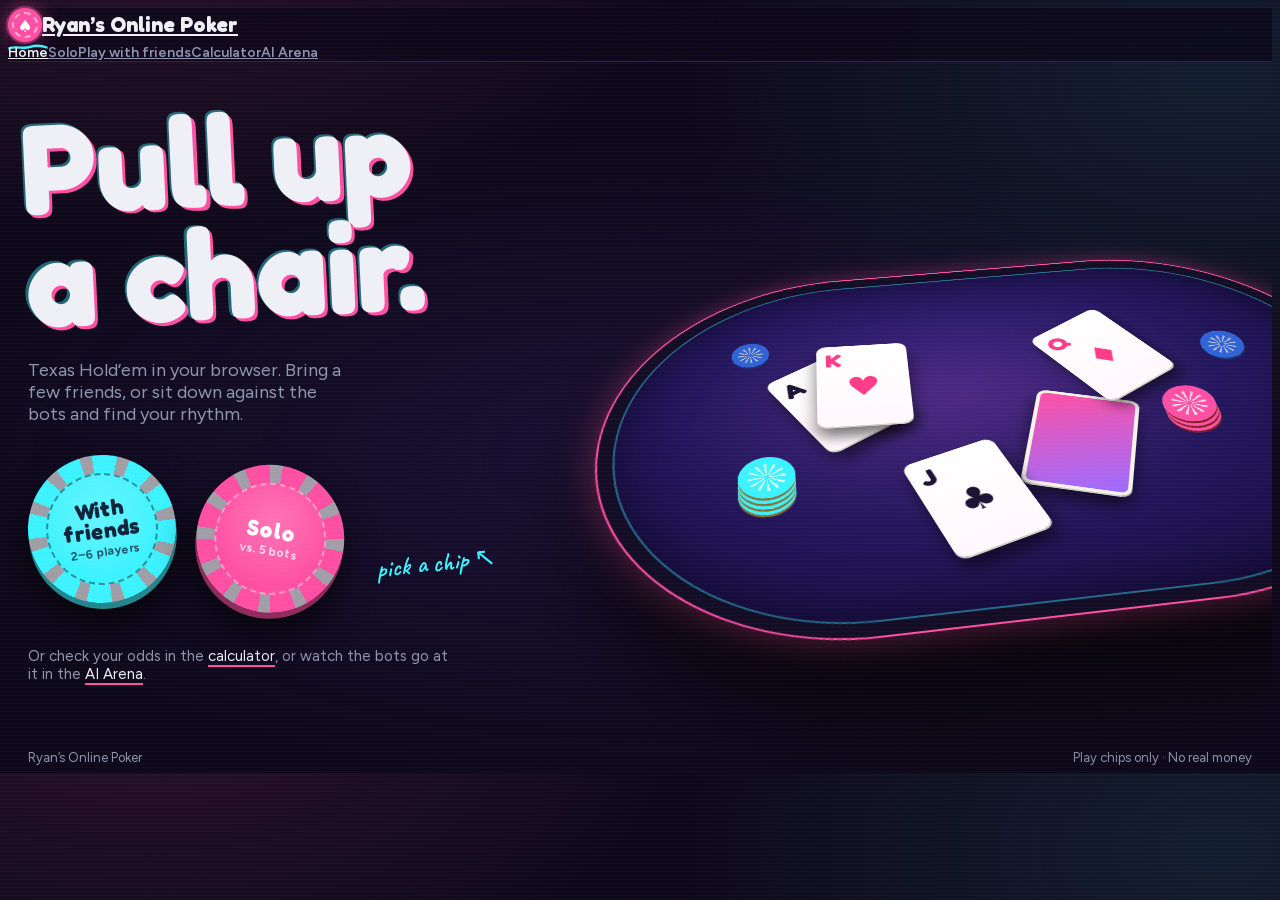
==== commit 34b11369: "Cute cyberpunk look Night-violet room with faint scanlines; a pill-shaped table with neon pink and c" ====
--- a/index.html
+++ b/index.html
@@ -1,4 +1,4 @@
 <!doctype html>
-<html lang="en"><head><meta charset="utf-8"><meta name="viewport" content="width=device-width, initial-scale=1"><meta name="theme-color" content="#090b11"><title>Ryan’s Online Poker</title><meta name="description" content="Play Texas Hold’em with friends or practice against the computer. Play chips only."><link rel="stylesheet" href="style.css?v=6c205a666ec4"><link rel="stylesheet" href="interface.css?v=6c205a666ec4"><link rel="stylesheet" href="welcome.css?v=6c205a666ec4"><link rel="preload" href="fonts/BigShouldersDisplay-600-latin.woff2" as="font" type="font/woff2" crossorigin><link rel="stylesheet" href="fonts.css?v=6c205a666ec4"><link rel="stylesheet" href="room.css?v=6c205a666ec4"><link rel="stylesheet" href="skin.css?v=6c205a666ec4"></head>
+<html lang="en"><head><meta charset="utf-8"><meta name="viewport" content="width=device-width, initial-scale=1"><meta name="theme-color" content="#090b11"><title>Ryan’s Online Poker</title><meta name="description" content="Play Texas Hold’em with friends or practice against the computer. Play chips only."><link rel="stylesheet" href="style.css?v=1c7d05e7291b"><link rel="stylesheet" href="interface.css?v=1c7d05e7291b"><link rel="stylesheet" href="welcome.css?v=1c7d05e7291b"><link rel="preload" href="fonts/BigShouldersDisplay-600-latin.woff2" as="font" type="font/woff2" crossorigin><link rel="stylesheet" href="fonts.css?v=1c7d05e7291b"><link rel="stylesheet" href="room.css?v=1c7d05e7291b"><link rel="stylesheet" href="skin.css?v=1c7d05e7291b"></head>
 <body class="home-page"><header class="app-header"><a class="brand" href="index.html"><span aria-hidden="true">♠</span>Ryan’s Online Poker</a><nav class="app-nav" aria-label="Main navigation"><a href="index.html" aria-current="page">Home</a><a href="play.html">Solo</a><a href="friends.html">Play with friends</a><a href="calculator.html">Calculator</a><a href="arena.html">AI Arena</a></nav><div class="header-actions"></div></header>
-<main class="welcome-main scene-main"><section class="scene" aria-labelledby="sceneTitle"><div class="scene-copy"><h1 id="sceneTitle">Pull up<br>a chair.</h1><p>Texas Hold’em in your browser. Bring a few friends, or sit down against the bots and find your rhythm.</p><div class="chip-buttons"><a class="chip-button chip-gold" href="friends.html"><span class="chip-face"><b>With friends</b><small>2–6 players</small></span></a><a class="chip-button chip-red" href="play.html"><span class="chip-face"><b>Solo</b><small>vs. 5 bots</small></span></a><span class="scene-note" aria-hidden="true">pick a chip ↖</span></div><p class="scene-more">Or check your odds in the <a href="calculator.html">calculator</a>, or watch the bots go at it in the <a href="arena.html">AI Arena</a>.</p></div><div class="scene-table" aria-hidden="true"><div class="scene-felt"><span class="toss toss-1">A<i>♠</i></span><span class="toss toss-2 red">K<i>♥</i></span><span class="toss toss-3 back"></span><span class="toss toss-4 red">Q<i>♦</i></span><span class="toss toss-5">J<i>♣</i></span><span class="pile pile-a"><i></i><i></i><i></i><i></i></span><span class="pile pile-b"><i></i><i></i><i></i></span><span class="loose loose-1"></span><span class="loose loose-2"></span></div></div></section><footer><span>Ryan’s Online Poker</span><span>Play chips only · No real money</span></footer></main><script type="module" src="welcome.js?v=6c205a666ec4"></script></body></html>+<main class="welcome-main scene-main"><section class="scene" aria-labelledby="sceneTitle"><div class="scene-copy"><h1 id="sceneTitle">Pull up<br>a chair.</h1><p>Texas Hold’em in your browser. Bring a few friends, or sit down against the bots and find your rhythm.</p><div class="chip-buttons"><a class="chip-button chip-gold" href="friends.html"><span class="chip-face"><b>With friends</b><small>2–6 players</small></span></a><a class="chip-button chip-red" href="play.html"><span class="chip-face"><b>Solo</b><small>vs. 5 bots</small></span></a><span class="scene-note" aria-hidden="true">pick a chip ↖</span></div><p class="scene-more">Or check your odds in the <a href="calculator.html">calculator</a>, or watch the bots go at it in the <a href="arena.html">AI Arena</a>.</p></div><div class="scene-table" aria-hidden="true"><div class="scene-felt"><span class="toss toss-1">A<i>♠</i></span><span class="toss toss-2 red">K<i>♥</i></span><span class="toss toss-3 back"></span><span class="toss toss-4 red">Q<i>♦</i></span><span class="toss toss-5">J<i>♣</i></span><span class="pile pile-a"><i></i><i></i><i></i><i></i></span><span class="pile pile-b"><i></i><i></i><i></i></span><span class="loose loose-1"></span><span class="loose loose-2"></span></div></div></section><footer><span>Ryan’s Online Poker</span><span>Play chips only · No real money</span></footer></main><script type="module" src="welcome.js?v=1c7d05e7291b"></script></body></html>
--- a/fonts.css
+++ b/fonts.css
@@ -19,3 +19,15 @@
 @font-face { font-family: 'Figtree'; font-style: normal; font-weight: 700 700; font-display: swap; src: url('fonts/Figtree-400-latin.woff2') format('woff2'); unicode-range: U+0000-00FF, U+0131, U+0152-0153, U+02BB-02BC, U+02C6, U+02DA, U+02DC, U+0304, U+0308, U+0329, U+2000-206F, U+20AC, U+2122, U+2191, U+2193, U+2212, U+2215, U+FEFF, U+FFFD; }
 @font-face { font-family: 'Figtree'; font-style: normal; font-weight: 800 800; font-display: swap; src: url('fonts/Figtree-400-latin-ext.woff2') format('woff2'); unicode-range: U+0100-02BA, U+02BD-02C5, U+02C7-02CC, U+02CE-02D7, U+02DD-02FF, U+0304, U+0308, U+0329, U+1D00-1DBF, U+1E00-1E9F, U+1EF2-1EFF, U+2020, U+20A0-20AB, U+20AD-20C4, U+2113, U+2C60-2C7F, U+A720-A7FF; }
 @font-face { font-family: 'Figtree'; font-style: normal; font-weight: 800 800; font-display: swap; src: url('fonts/Figtree-400-latin.woff2') format('woff2'); unicode-range: U+0000-00FF, U+0131, U+0152-0153, U+02BB-02BC, U+02C6, U+02DA, U+02DC, U+0304, U+0308, U+0329, U+2000-206F, U+20AC, U+2122, U+2191, U+2193, U+2212, U+2215, U+FEFF, U+FFFD; }
+@font-face { font-family: 'Chakra Petch'; font-style: normal; font-weight: 500; font-display: swap; src: url('fonts/ChakraPetch-500-latin-ext.woff2') format('woff2'); unicode-range: U+0100-02BA, U+02BD-02C5, U+02C7-02CC, U+02CE-02D7, U+02DD-02FF, U+0304, U+0308, U+0329, U+1D00-1DBF, U+1E00-1E9F, U+1EF2-1EFF, U+2020, U+20A0-20AB, U+20AD-20C4, U+2113, U+2C60-2C7F, U+A720-A7FF; }
+@font-face { font-family: 'Chakra Petch'; font-style: normal; font-weight: 500; font-display: swap; src: url('fonts/ChakraPetch-500-latin.woff2') format('woff2'); unicode-range: U+0000-00FF, U+0131, U+0152-0153, U+02BB-02BC, U+02C6, U+02DA, U+02DC, U+0304, U+0308, U+0329, U+2000-206F, U+20AC, U+2122, U+2191, U+2193, U+2212, U+2215, U+FEFF, U+FFFD; }
+@font-face { font-family: 'Chakra Petch'; font-style: normal; font-weight: 600; font-display: swap; src: url('fonts/ChakraPetch-600-latin-ext.woff2') format('woff2'); unicode-range: U+0100-02BA, U+02BD-02C5, U+02C7-02CC, U+02CE-02D7, U+02DD-02FF, U+0304, U+0308, U+0329, U+1D00-1DBF, U+1E00-1E9F, U+1EF2-1EFF, U+2020, U+20A0-20AB, U+20AD-20C4, U+2113, U+2C60-2C7F, U+A720-A7FF; }
+@font-face { font-family: 'Chakra Petch'; font-style: normal; font-weight: 600; font-display: swap; src: url('fonts/ChakraPetch-600-latin.woff2') format('woff2'); unicode-range: U+0000-00FF, U+0131, U+0152-0153, U+02BB-02BC, U+02C6, U+02DA, U+02DC, U+0304, U+0308, U+0329, U+2000-206F, U+20AC, U+2122, U+2191, U+2193, U+2212, U+2215, U+FEFF, U+FFFD; }
+@font-face { font-family: 'Chakra Petch'; font-style: normal; font-weight: 700; font-display: swap; src: url('fonts/ChakraPetch-700-latin-ext.woff2') format('woff2'); unicode-range: U+0100-02BA, U+02BD-02C5, U+02C7-02CC, U+02CE-02D7, U+02DD-02FF, U+0304, U+0308, U+0329, U+1D00-1DBF, U+1E00-1E9F, U+1EF2-1EFF, U+2020, U+20A0-20AB, U+20AD-20C4, U+2113, U+2C60-2C7F, U+A720-A7FF; }
+@font-face { font-family: 'Chakra Petch'; font-style: normal; font-weight: 700; font-display: swap; src: url('fonts/ChakraPetch-700-latin.woff2') format('woff2'); unicode-range: U+0000-00FF, U+0131, U+0152-0153, U+02BB-02BC, U+02C6, U+02DA, U+02DC, U+0304, U+0308, U+0329, U+2000-206F, U+20AC, U+2122, U+2191, U+2193, U+2212, U+2215, U+FEFF, U+FFFD; }
+@font-face { font-family: 'Fredoka'; font-style: normal; font-weight: 500; font-display: swap; src: url('fonts/Fredoka-500-latin-ext.woff2') format('woff2'); unicode-range: U+0100-02BA, U+02BD-02C5, U+02C7-02CC, U+02CE-02D7, U+02DD-02FF, U+0304, U+0308, U+0329, U+1D00-1DBF, U+1E00-1E9F, U+1EF2-1EFF, U+2020, U+20A0-20AB, U+20AD-20C4, U+2113, U+2C60-2C7F, U+A720-A7FF; }
+@font-face { font-family: 'Fredoka'; font-style: normal; font-weight: 500; font-display: swap; src: url('fonts/Fredoka-500-latin.woff2') format('woff2'); unicode-range: U+0000-00FF, U+0131, U+0152-0153, U+02BB-02BC, U+02C6, U+02DA, U+02DC, U+0304, U+0308, U+0329, U+2000-206F, U+20AC, U+2122, U+2191, U+2193, U+2212, U+2215, U+FEFF, U+FFFD; }
+@font-face { font-family: 'Fredoka'; font-style: normal; font-weight: 600; font-display: swap; src: url('fonts/Fredoka-500-latin-ext.woff2') format('woff2'); unicode-range: U+0100-02BA, U+02BD-02C5, U+02C7-02CC, U+02CE-02D7, U+02DD-02FF, U+0304, U+0308, U+0329, U+1D00-1DBF, U+1E00-1E9F, U+1EF2-1EFF, U+2020, U+20A0-20AB, U+20AD-20C4, U+2113, U+2C60-2C7F, U+A720-A7FF; }
+@font-face { font-family: 'Fredoka'; font-style: normal; font-weight: 600; font-display: swap; src: url('fonts/Fredoka-500-latin.woff2') format('woff2'); unicode-range: U+0000-00FF, U+0131, U+0152-0153, U+02BB-02BC, U+02C6, U+02DA, U+02DC, U+0304, U+0308, U+0329, U+2000-206F, U+20AC, U+2122, U+2191, U+2193, U+2212, U+2215, U+FEFF, U+FFFD; }
+@font-face { font-family: 'Fredoka'; font-style: normal; font-weight: 700; font-display: swap; src: url('fonts/Fredoka-500-latin-ext.woff2') format('woff2'); unicode-range: U+0100-02BA, U+02BD-02C5, U+02C7-02CC, U+02CE-02D7, U+02DD-02FF, U+0304, U+0308, U+0329, U+1D00-1DBF, U+1E00-1E9F, U+1EF2-1EFF, U+2020, U+20A0-20AB, U+20AD-20C4, U+2113, U+2C60-2C7F, U+A720-A7FF; }
+@font-face { font-family: 'Fredoka'; font-style: normal; font-weight: 700; font-display: swap; src: url('fonts/Fredoka-500-latin.woff2') format('woff2'); unicode-range: U+0000-00FF, U+0131, U+0152-0153, U+02BB-02BC, U+02C6, U+02DA, U+02DC, U+0304, U+0308, U+0329, U+2000-206F, U+20AC, U+2122, U+2191, U+2193, U+2212, U+2215, U+FEFF, U+FFFD; }
--- a/skin.css
+++ b/skin.css
@@ -1674,3 +1674,286 @@
 .seat-picker label:hover span { border-color: var(--brass); color: var(--text); }
 .seat-picker input:checked + span { background: var(--text); color: var(--card-ink); border: 1.5px solid var(--text); scale: 1.08; }
 .seat-picker input:focus-visible + span { outline: 2px solid var(--brass); outline-offset: 3px; }
+
+/* ===================================================================
+   Pass 6: cute cyberpunk. Night-violet room, neon edge light, a pill
+   table with a circuit felt, blob players with faces, candy cards.
+   =================================================================== */
+:root {
+  --ink: #0d0819; --ink-2: #150e26; --ink-3: #1d1534; --ink-4: #2a1f48;
+  --line: #2d2350; --line-strong: #46387a;
+  --text: #f5f0ff; --muted: #a497c9;
+  --brass: #3cf2ff; --brass-hi: #a6fbff; --brass-dim: #3cf2ff33;
+  --chip-red: #ff4fa3; --chip-red-hi: #ff86c2;
+  --win: #8dffb5;
+  --felt-hi: #3a2580; --felt: #22155a; --felt-lo: #120b33;
+  --card: #fff8fc; --card-ink: #1b1233; --card-red: #ff3b86;
+  --neon-pink: #ff4fa3; --neon-cyan: #3cf2ff; --neon-violet: #9b6bff;
+  --display: "Fredoka", "Nunito", "Arial Rounded MT Bold", system-ui, sans-serif;
+  --hud: "Chakra Petch", "Share Tech Mono", ui-monospace, monospace;
+}
+body, body.home-page, body.table-page, body.arena-page {
+  background:
+    radial-gradient(900px 520px at 12% -10%, #ff4fa31f 0, transparent 60%),
+    radial-gradient(900px 600px at 95% 10%, #3cf2ff17 0, transparent 60%),
+    radial-gradient(ellipse 80% 60% at 50% 60%, #2a1a5c66 0, transparent 70%),
+    var(--ink);
+}
+/* faint CRT scanlines, under the grain */
+body::before {
+  content: "";
+  position: fixed;
+  inset: 0;
+  z-index: 99;
+  pointer-events: none;
+  background: repeating-linear-gradient(180deg, transparent 0 3px, #ffffff06 3px 4px);
+}
+
+/* Type: rounded and friendly for words, HUD face for numbers. */
+h1, .welcome-heading h1, .friends-title h1, .calculator-heading h1, .lab-title h1,
+.scene h1, .play-choice h2, .table-page .topline h1 {
+  font-family: var(--display);
+  font-weight: 700;
+  text-transform: none;
+  letter-spacing: -0.01em;
+}
+.scene h1 { line-height: 0.88; color: var(--text); text-shadow: 3px 3px 0 var(--neon-pink), -2px -2px 0 #3cf2ff66; }
+.brand { font-family: var(--display); font-weight: 700; text-transform: none; letter-spacing: 0; }
+.brand span, .home-page .brand span {
+  background: var(--neon-pink);
+  color: #fff;
+  outline-color: #fff8;
+  box-shadow: 0 0 0 2px #ff4fa366, 0 0 18px #ff4fa388;
+}
+.app-nav a[aria-current="page"], .home-page .app-nav a[aria-current="page"] {
+  background-image: url("data:image/svg+xml;utf8,<svg xmlns='http://www.w3.org/2000/svg' viewBox='0 0 100 8' preserveAspectRatio='none'><path d='M2 5.5 C 20 2.5, 38 6.5, 55 4 S 86 2.8, 98 4.6' fill='none' stroke='%233cf2ff' stroke-width='2.4' stroke-linecap='round'/></svg>");
+}
+.stack, .pot-label strong, .stakes strong, .bet-pile b, #roomCode, #onlineCount,
+.table-celebration[data-net]::before, .equity-ring strong, .probability-grid strong {
+  font-family: var(--hud);
+  font-weight: 700;
+  letter-spacing: 0.02em;
+}
+.pot-label, .street { font-family: var(--hud); color: #b7a6ff; letter-spacing: 0.22em; }
+.pot-label strong {
+  color: var(--neon-cyan);
+  text-shadow: 0 0 10px #3cf2ffaa, 0 0 26px #3cf2ff55;
+}
+.pot-label strong::before { background: var(--neon-pink); box-shadow: inset 0 0 0 3px #fff, inset 0 0 0 5px var(--neon-pink), 0 0 10px var(--neon-pink); }
+
+/* ---------- The table: a pill with neon edge light ---------- */
+.rail, .table-page .rail, .watch-table .rail {
+  border-radius: 999px;
+  background:
+    linear-gradient(180deg, #1a1230, #0b0716 70%);
+  border: 0;
+  box-shadow:
+    0 0 0 2px var(--neon-pink),
+    0 0 22px #ff4fa388,
+    0 0 70px #ff4fa333,
+    0 30px 60px #000c,
+    inset 0 0 0 10px #120c24,
+    inset 0 0 0 11.5px #3cf2ff88,
+    inset 0 0 18px #3cf2ff33;
+}
+.felt, .table-page .felt, .watch-table .felt {
+  border-radius: 999px;
+  background:
+    url("data:image/svg+xml;utf8,<svg xmlns='http://www.w3.org/2000/svg' width='120' height='120'><g fill='none' stroke='%239b6bff' stroke-opacity='.13' stroke-width='1.2'><path d='M0 30h38l12 12v28l14 14h56'/><path d='M60 0v20l10 10h50'/><path d='M0 96h22l10-10h18'/><path d='M96 120v-22l-12-12'/></g><g fill='%233cf2ff' fill-opacity='.18'><circle cx='38' cy='30' r='2.2'/><circle cx='64' cy='84' r='2.2'/><circle cx='70' cy='30' r='2.2'/><circle cx='50' cy='86' r='2.2'/></g></svg>") 0 0 / 120px 120px,
+    radial-gradient(ellipse at 50% 40%, var(--felt-hi) 0, var(--felt) 50%, var(--felt-lo) 100%);
+  border: 1px solid #9b6bff44;
+  box-shadow: inset 0 0 60px #07041599, inset 0 0 0 1px #ffffff08;
+}
+.felt:after { border: 1px dashed #3cf2ff2e; border-radius: 999px; }
+.felt::before { background: radial-gradient(circle 260px at var(--lamp-x, 50%) var(--lamp-y, 38%), #ff4fa31c, transparent 70%); }
+.card.empty { background: #0d082255; border: 1.5px dashed #9b6bff55; border-radius: 10px; }
+
+/* ---------- Cards: candy ---------- */
+.card {
+  border-radius: 10px;
+  background: linear-gradient(180deg, #fff, var(--card));
+  color: var(--card-ink);
+  box-shadow: 0 2px 0 #e4d4ef, 0 8px 18px #0009, 0 0 0 1px #00000014;
+  font-family: var(--display);
+  font-weight: 700;
+}
+.card.red { color: var(--card-red); }
+.card.back {
+  border: 3px solid #fff;
+  background:
+    url("data:image/svg+xml;utf8,<svg xmlns='http://www.w3.org/2000/svg' width='14' height='14'><path d='M7 11.5 3.2 7.8a2.3 2.3 0 0 1 3.3-3.2l.5.5.5-.5a2.3 2.3 0 0 1 3.3 3.2z' fill='%23ffffff' fill-opacity='.28'/></svg>") 0 0 / 14px 14px,
+    linear-gradient(160deg, #ff4fa3, #9b6bff);
+  box-shadow: 0 6px 14px #0009, 0 0 12px #ff4fa355;
+}
+.seat-0 .card { box-shadow: 0 2px 0 #e4d4ef, 0 16px 30px #000b, 0 0 0 1px #00000014; }
+
+/* ---------- Players: blobs with faces ---------- */
+.avatar {
+  position: relative;
+  width: 46px;
+  height: 42px;
+  border: 0;
+  border-radius: 48% 52% 44% 56% / 58% 56% 44% 42%;
+  background: radial-gradient(circle at 35% 30%, hsl(var(--hue, 270) 100% 82%), hsl(var(--hue, 270) 85% 62%) 60%, hsl(var(--hue, 270) 70% 45%));
+  box-shadow: 0 6px 0 hsl(var(--hue, 270) 60% 28%), 0 10px 18px #000a;
+  color: transparent;
+}
+.avatar .face { position: absolute; inset: 0; display: block; }
+.avatar .face i {
+  position: absolute;
+  top: 40%;
+  width: 6px;
+  height: 8px;
+  border-radius: 50%;
+  background: #1b1233;
+  box-shadow: inset 1px 1px 0 #ffffffaa;
+}
+.avatar .face i:first-child { left: 30%; }
+.avatar .face i:nth-child(2) { right: 30%; }
+.avatar .face u {
+  position: absolute;
+  left: 50%;
+  top: 62%;
+  width: 9px;
+  height: 4px;
+  translate: -50% 0;
+  border: 2px solid #1b1233;
+  border-top: 0;
+  border-radius: 0 0 9px 9px;
+}
+.avatar b {
+  position: absolute;
+  right: -6px;
+  bottom: -4px;
+  display: grid;
+  place-items: center;
+  width: 17px;
+  height: 17px;
+  border-radius: 6px;
+  background: var(--ink);
+  border: 1px solid hsl(var(--hue, 270) 90% 70%);
+  color: hsl(var(--hue, 270) 95% 80%);
+  font: 700 10px/1 var(--hud);
+}
+.empty-seat .avatar { background: transparent; border: 2px dashed var(--line-strong); box-shadow: none; color: var(--muted); }
+.seat.folded .avatar .face i { height: 2px; top: 46%; border-radius: 2px; box-shadow: none; }
+.seat.folded .avatar .face u { border-radius: 0; height: 0; width: 7px; border-width: 2px 0 0; }
+.seat.winner .avatar .face u { height: 6px; width: 12px; background: #1b1233; }
+.seat.active .avatar {
+  box-shadow: 0 6px 0 hsl(var(--hue, 270) 60% 28%), 0 0 0 3px var(--neon-cyan), 0 0 22px #3cf2ff88;
+  border: 0;
+}
+@media (prefers-reduced-motion: no-preference) {
+  .avatar .face i { animation: blink 4.6s infinite; }
+  .seat:nth-child(3n) .avatar .face i { animation-delay: 1.3s; }
+  .seat:nth-child(3n+1) .avatar .face i { animation-delay: 2.7s; }
+  @keyframes blink { 0%, 95%, 100% { scale: 1 1; } 97% { scale: 1 .1; } }
+  .seat.active .avatar { animation: hop 1.1s var(--spring-bouncy) infinite; }
+  @keyframes hop { 0%, 60%, 100% { translate: 0 0; } 30% { translate: 0 -6px; } }
+  .seat.folded .avatar .face i { animation: none; }
+}
+
+/* nameplates: soft capsules with a neon underline for the active seat */
+.nameplate {
+  background: linear-gradient(180deg, #221a3df2, #120c24f2);
+  border: 1px solid var(--line-strong);
+  border-radius: 18px;
+  box-shadow: 0 8px 20px #000a, inset 0 1px 0 #ffffff14;
+}
+.stack { color: var(--neon-cyan); text-shadow: 0 0 10px #3cf2ff55; font-size: 21px; }
+.player-name { font-family: var(--display); font-weight: 600; font-size: 14px; color: #e3dcff; }
+.seat.active .nameplate { border-color: var(--neon-cyan); box-shadow: 0 0 0 2px #3cf2ff44, 0 0 26px #3cf2ff55, 0 8px 20px #000a; animation: none; }
+.seat.winner .nameplate, .seat.winner .nameplate:is(*) { border-color: var(--win); box-shadow: 0 0 0 2px #8dffb544, 0 0 30px #8dffb566; background: linear-gradient(180deg, #17352af2, #0b1d17f2); }
+.badge { background: var(--neon-pink); color: #fff; box-shadow: 0 0 0 2px #fff, 0 0 10px var(--neon-pink); font-family: var(--hud); }
+.player-action { font-family: var(--hud); letter-spacing: .06em; color: #c8bdf0; }
+.seat-drink { background: #1d1534; color: var(--neon-pink); border-color: #ff4fa366; }
+.seat-drink:hover { box-shadow: 0 0 14px #ff4fa388; border-color: var(--neon-pink); }
+.seat.active:not(.seat-0)::before { background: radial-gradient(circle, #1b1233 3px, transparent 3.5px) 9px 50% / 14px 100% repeat-x, #fff; box-shadow: 0 0 0 2px var(--neon-cyan), 0 6px 14px #0009; }
+.talk-bubble { background: #fff; box-shadow: 0 0 0 2px var(--neon-pink), 0 10px 24px #000a; }
+
+/* ---------- Buttons: chunky, pressable ---------- */
+.actions button {
+  font-family: var(--display);
+  font-weight: 700;
+  text-transform: none;
+  letter-spacing: 0;
+  font-size: 18px;
+  border-radius: 16px;
+  border: 0;
+  background: #2c2150;
+  color: var(--text);
+  box-shadow: 0 5px 0 #160f2b, 0 10px 20px #0008, inset 0 1px 0 #ffffff1c;
+}
+.actions button:not(:disabled):hover { background: #382a66; border-color: transparent; }
+.actions button:not(:disabled):active { translate: 0 4px; box-shadow: 0 1px 0 #160f2b, 0 4px 10px #0008; }
+.actions button.fold { background: transparent; box-shadow: inset 0 0 0 2px var(--line-strong); color: var(--muted); }
+.actions button.primary { background: var(--neon-cyan); color: #10233a; box-shadow: 0 5px 0 #1a8fa0, 0 0 24px #3cf2ff55; }
+.actions button.primary:not(:disabled):hover { background: #8ff8ff; }
+.actions button.all-in { background: var(--neon-pink); color: #fff; box-shadow: 0 5px 0 #a12765, 0 0 24px #ff4fa355; }
+.actions button.all-in:not(:disabled):hover { background: #ff73b8; }
+.raise-control input[type="range"] { background: linear-gradient(90deg, var(--neon-cyan), var(--neon-pink)); }
+.raise-control input[type="range"]::-webkit-slider-thumb { background: radial-gradient(circle, #fff 0 30%, var(--neon-cyan) 32%); border-color: #10233a; box-shadow: 0 0 12px var(--neon-cyan); }
+#turnTitle.eyebrow, .turn-info > .eyebrow { color: var(--neon-pink); }
+.table-chat button, #multiplayerForm button.primary, .friends-layout #multiplayerForm button.primary,
+.arena-controls button.primary, .calculate-button, .drinks-footer .primary {
+  background: var(--neon-cyan);
+  color: #10233a;
+  border: 0;
+  box-shadow: 0 4px 0 #1a8fa0, 0 0 20px #3cf2ff44;
+}
+.calculate-button:hover, #multiplayerForm button.primary:hover { background: #8ff8ff; }
+
+/* ---------- Home table scene ---------- */
+.scene-felt {
+  border-radius: 999px;
+  border: 14px solid #120c24;
+  background:
+    radial-gradient(ellipse 60% 55% at 45% 45%, #ff4fa318, transparent 60%),
+    radial-gradient(ellipse at 45% 40%, var(--felt-hi), var(--felt) 50%, var(--felt-lo) 100%);
+  box-shadow: 0 0 0 2px var(--neon-pink), 0 0 40px #ff4fa366, 0 60px 90px #000d, inset 0 0 0 2px #3cf2ff66, inset 0 0 60px #07041599;
+}
+.toss { border-radius: 10px; font-family: var(--display); }
+.toss.red { color: var(--card-red); }
+.toss.back { background: linear-gradient(160deg, #ff4fa3, #9b6bff); }
+.chip-gold { --c: var(--neon-cyan); color: #10233a; }
+.chip-red { --c: var(--neon-pink); }
+.chip-face b { font-family: var(--display); text-transform: none; }
+.scene-note { color: var(--neon-cyan); }
+.scene-more a { text-decoration-color: var(--neon-pink); }
+
+/* ---------- Results ---------- */
+.table-celebration:is(.win, .all-in-win) strong {
+  background: linear-gradient(180deg, #ffffff 10%, var(--neon-cyan) 60%, var(--neon-violet));
+  -webkit-background-clip: text; background-clip: text; color: transparent;
+  filter: drop-shadow(0 0 18px #3cf2ff88);
+}
+.table-celebration strong { font-family: var(--display); text-transform: none; }
+.table-celebration.loss strong { color: var(--neon-pink); text-shadow: 0 0 22px #ff4fa388; }
+@media (prefers-reduced-motion: no-preference) {
+  .table-celebration:is(.win, .all-in-win) strong { animation: glitch 900ms steps(2, end) 1; }
+  @keyframes glitch {
+    0% { text-shadow: 3px 0 var(--neon-pink), -3px 0 var(--neon-cyan); translate: 2px 0; }
+    30% { text-shadow: -3px 0 var(--neon-pink), 3px 0 var(--neon-cyan); translate: -2px 0; }
+    60%, 100% { text-shadow: none; translate: 0 0; }
+  }
+}
+.seat-4.active::before, .seat-5.active::before { left: auto; right: calc(50% + 22px); }
+.friends-layout h2, .decision-panel h2, .arena-panel h2, .table-results h2, .difficulty-heading h2,
+dialog h2, .drinks-heading h2, .lobby-table strong, .practice-links strong {
+  font-family: var(--display); text-transform: none; letter-spacing: 0; font-weight: 700;
+}
+/* Hand log as a little terminal printout */
+.table-page main > details:has(#log) {
+  rotate: 0deg;
+  border-radius: 14px;
+  background: repeating-linear-gradient(180deg, transparent 0 3px, #3cf2ff08 3px 4px), #0b0717;
+  color: #b9f7ff;
+  box-shadow: 0 0 0 1px #3cf2ff44, 0 0 24px #3cf2ff1f, 0 18px 40px #000a;
+}
+.table-page main > details:has(#log) summary { font-family: var(--hud); font-size: 15px; letter-spacing: .14em; color: var(--neon-cyan); text-transform: uppercase; padding-left: 0; }
+.table-page main > details:has(#log) summary::before { content: "▸ "; }
+.table-page main > details:has(#log)[open] summary::before { content: "▾ "; }
+.table-page main > details:has(#log) summary::after { content: "_"; color: var(--neon-pink); animation: caret 1s steps(1) infinite; }
+@keyframes caret { 50% { opacity: 0; } }
+#log { font-family: var(--hud); font-size: 14px; line-height: 1.75; color: #c9bfff; padding-left: 22px; }
+#log li::marker { color: var(--neon-pink); content: "› "; }
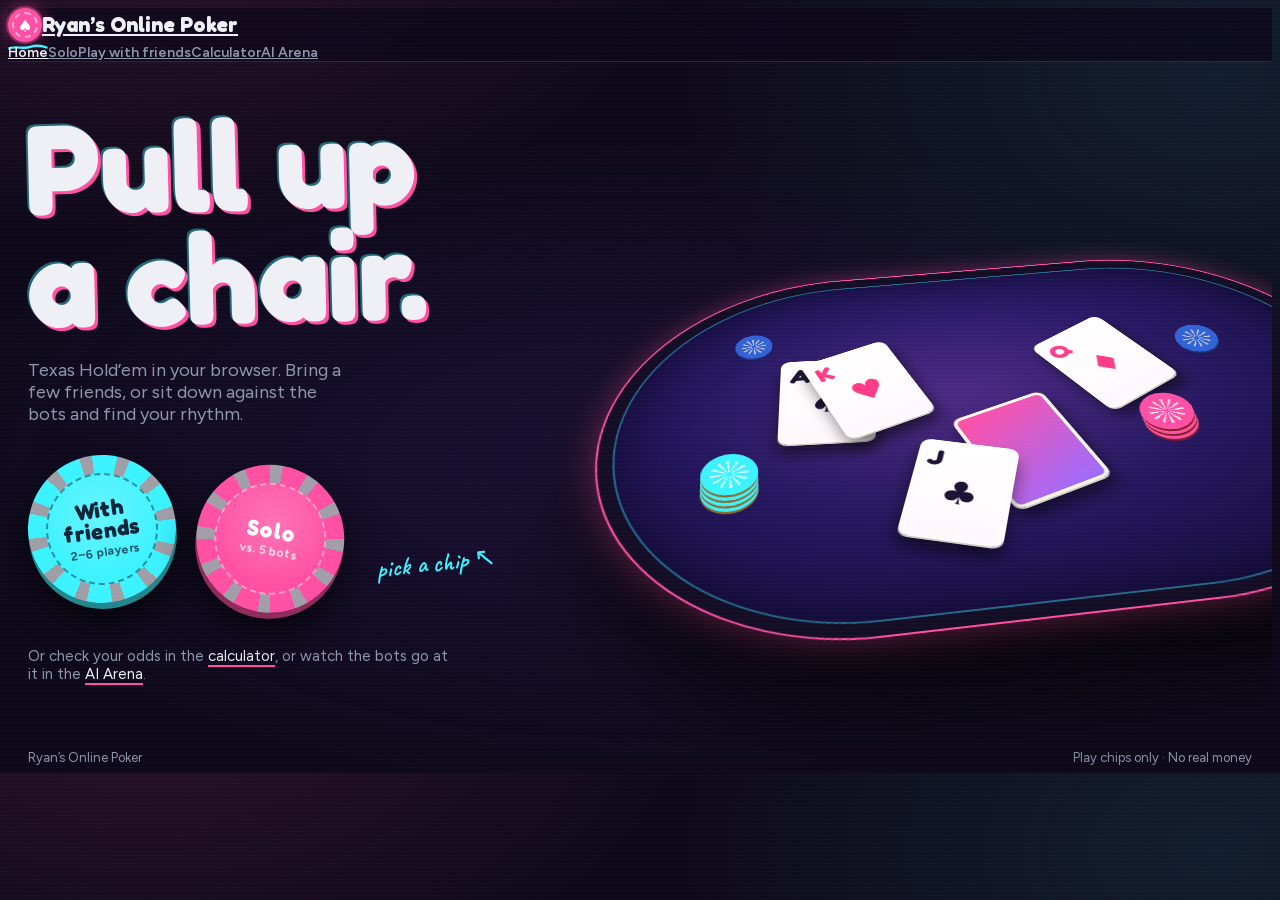
==== commit 4c7169a5: "Faces that react, and stacks you can see Each character's face follows the hand: glancing eyes while" ====
--- a/index.html
+++ b/index.html
@@ -1,4 +1,4 @@
 <!doctype html>
-<html lang="en"><head><meta charset="utf-8"><meta name="viewport" content="width=device-width, initial-scale=1"><meta name="theme-color" content="#090b11"><title>Ryan’s Online Poker</title><meta name="description" content="Play Texas Hold’em with friends or practice against the computer. Play chips only."><link rel="stylesheet" href="style.css?v=1c7d05e7291b"><link rel="stylesheet" href="interface.css?v=1c7d05e7291b"><link rel="stylesheet" href="welcome.css?v=1c7d05e7291b"><link rel="preload" href="fonts/BigShouldersDisplay-600-latin.woff2" as="font" type="font/woff2" crossorigin><link rel="stylesheet" href="fonts.css?v=1c7d05e7291b"><link rel="stylesheet" href="room.css?v=1c7d05e7291b"><link rel="stylesheet" href="skin.css?v=1c7d05e7291b"></head>
+<html lang="en"><head><meta charset="utf-8"><meta name="viewport" content="width=device-width, initial-scale=1"><meta name="theme-color" content="#090b11"><title>Ryan’s Online Poker</title><meta name="description" content="Play Texas Hold’em with friends or practice against the computer. Play chips only."><link rel="stylesheet" href="style.css?v=45157f8cabbe"><link rel="stylesheet" href="interface.css?v=45157f8cabbe"><link rel="stylesheet" href="welcome.css?v=45157f8cabbe"><link rel="preload" href="fonts/BigShouldersDisplay-600-latin.woff2" as="font" type="font/woff2" crossorigin><link rel="stylesheet" href="fonts.css?v=45157f8cabbe"><link rel="stylesheet" href="room.css?v=45157f8cabbe"><link rel="stylesheet" href="skin.css?v=45157f8cabbe"></head>
 <body class="home-page"><header class="app-header"><a class="brand" href="index.html"><span aria-hidden="true">♠</span>Ryan’s Online Poker</a><nav class="app-nav" aria-label="Main navigation"><a href="index.html" aria-current="page">Home</a><a href="play.html">Solo</a><a href="friends.html">Play with friends</a><a href="calculator.html">Calculator</a><a href="arena.html">AI Arena</a></nav><div class="header-actions"></div></header>
-<main class="welcome-main scene-main"><section class="scene" aria-labelledby="sceneTitle"><div class="scene-copy"><h1 id="sceneTitle">Pull up<br>a chair.</h1><p>Texas Hold’em in your browser. Bring a few friends, or sit down against the bots and find your rhythm.</p><div class="chip-buttons"><a class="chip-button chip-gold" href="friends.html"><span class="chip-face"><b>With friends</b><small>2–6 players</small></span></a><a class="chip-button chip-red" href="play.html"><span class="chip-face"><b>Solo</b><small>vs. 5 bots</small></span></a><span class="scene-note" aria-hidden="true">pick a chip ↖</span></div><p class="scene-more">Or check your odds in the <a href="calculator.html">calculator</a>, or watch the bots go at it in the <a href="arena.html">AI Arena</a>.</p></div><div class="scene-table" aria-hidden="true"><div class="scene-felt"><span class="toss toss-1">A<i>♠</i></span><span class="toss toss-2 red">K<i>♥</i></span><span class="toss toss-3 back"></span><span class="toss toss-4 red">Q<i>♦</i></span><span class="toss toss-5">J<i>♣</i></span><span class="pile pile-a"><i></i><i></i><i></i><i></i></span><span class="pile pile-b"><i></i><i></i><i></i></span><span class="loose loose-1"></span><span class="loose loose-2"></span></div></div></section><footer><span>Ryan’s Online Poker</span><span>Play chips only · No real money</span></footer></main><script type="module" src="welcome.js?v=1c7d05e7291b"></script></body></html>+<main class="welcome-main scene-main"><section class="scene" aria-labelledby="sceneTitle"><div class="scene-copy"><h1 id="sceneTitle">Pull up<br>a chair.</h1><p>Texas Hold’em in your browser. Bring a few friends, or sit down against the bots and find your rhythm.</p><div class="chip-buttons"><a class="chip-button chip-gold" href="friends.html"><span class="chip-face"><b>With friends</b><small>2–6 players</small></span></a><a class="chip-button chip-red" href="play.html"><span class="chip-face"><b>Solo</b><small>vs. 5 bots</small></span></a><span class="scene-note" aria-hidden="true">pick a chip ↖</span></div><p class="scene-more">Or check your odds in the <a href="calculator.html">calculator</a>, or watch the bots go at it in the <a href="arena.html">AI Arena</a>.</p></div><div class="scene-table" aria-hidden="true"><div class="scene-felt"><span class="toss toss-1">A<i>♠</i></span><span class="toss toss-2 red">K<i>♥</i></span><span class="toss toss-3 back"></span><span class="toss toss-4 red">Q<i>♦</i></span><span class="toss toss-5">J<i>♣</i></span><span class="pile pile-a"><i></i><i></i><i></i><i></i></span><span class="pile pile-b"><i></i><i></i><i></i></span><span class="loose loose-1"></span><span class="loose loose-2"></span></div></div></section><footer><span>Ryan’s Online Poker</span><span>Play chips only · No real money</span></footer></main><script type="module" src="welcome.js?v=45157f8cabbe"></script></body></html>
--- a/skin.css
+++ b/skin.css
@@ -1957,3 +1957,104 @@
 @keyframes caret { 50% { opacity: 0; } }
 #log { font-family: var(--hud); font-size: 14px; line-height: 1.75; color: #c9bfff; padding-left: 22px; }
 #log li::marker { color: var(--neon-pink); content: "› "; }
+
+/* ===== Stacks you can see ===== */
+.seat-identity { position: relative; }
+.stack-pile {
+  position: absolute;
+  bottom: 4px;
+  right: calc(100% + 6px);
+  pointer-events: none;
+  filter: drop-shadow(0 4px 6px #000a);
+}
+.seat-4 .stack-pile, .seat-5 .stack-pile { right: auto; left: calc(100% + 6px); }
+.seat-0 .stack-pile { right: calc(100% + 10px); }
+.stack-pile .chip { width: 22px; height: 8px; margin-top: -5px; }
+.stack-pile .chip-col .chip:first-child { margin-top: 0; }
+.seat-0 .stack-pile .chip { width: 26px; height: 9px; }
+.seat.folded .stack-pile { opacity: .55; }
+@media (max-width: 700px) {
+  .stack-pile { bottom: auto; top: calc(100% + 2px); right: 50%; translate: 50% 0; }
+  .seat-4 .stack-pile, .seat-5 .stack-pile { left: auto; right: 50%; }
+  .seat:not(.seat-0) .stack-pile .chip { width: 15px; height: 6px; margin-top: -4px; }
+  .seat:not(.seat-0) .player-action { margin-top: 14px; }
+  .seat-0 .stack-pile { top: auto; bottom: 6px; right: calc(100% + 8px); translate: 0; }
+}
+
+/* ===== Faces that react ===== */
+.avatar .face i, .avatar .face u, .avatar .face em { transition: all 260ms var(--spring-brisk); }
+.avatar .face em { position: absolute; font-style: normal; pointer-events: none; line-height: 1; }
+
+/* thinking: eyes glance up and to the side, small mouth */
+[data-mood="think"] .avatar .face i, [data-mood="sweat"] .avatar .face i { translate: 2px -3px; }
+[data-mood="think"] .avatar .face u { width: 6px; height: 0; border-width: 2px 0 0; border-radius: 2px; }
+/* facing a big bet: worried mouth and a sweat drop */
+[data-mood="sweat"] .avatar .face u { width: 8px; height: 4px; border-width: 2px 0 0 0; border-radius: 9px 9px 0 0; translate: -50% 2px; }
+[data-mood="sweat"] .avatar .face em { right: -2px; top: -2px; width: 7px; height: 10px; border-radius: 50% 50% 50% 50% / 60% 60% 40% 40%; background: #8fd8ff; box-shadow: inset -1px -2px 0 #4aa8e0; }
+/* raised: smug half-closed eyes and a smirk */
+[data-mood="smug"] .avatar .face i { height: 4px; top: 44%; border-radius: 0 0 6px 6px; box-shadow: none; }
+[data-mood="smug"] .avatar .face u { width: 10px; rotate: -10deg; }
+/* all in: > < eyes, blush, a little fire */
+[data-mood="allin"] .avatar .face i { width: 7px; height: 7px; background: none; border: solid #1b1233; border-width: 2px 2px 0 0; border-radius: 0; box-shadow: none; }
+[data-mood="allin"] .avatar .face i:first-child { rotate: 45deg; }
+[data-mood="allin"] .avatar .face i:nth-child(2) { rotate: -135deg; }
+[data-mood="allin"] .avatar .face u { width: 11px; height: 6px; background: #1b1233; border-radius: 2px 2px 8px 8px; }
+[data-mood="allin"] .avatar .face { background: radial-gradient(circle at 22% 66%, #ff6b9e88 0 4px, transparent 5px), radial-gradient(circle at 78% 66%, #ff6b9e88 0 4px, transparent 5px); }
+[data-mood="allin"] .avatar .face em::after { content: "🔥"; font-size: 14px; position: absolute; left: -26px; top: -14px; }
+/* won: ^ ^ eyes, big grin, sparkles */
+[data-mood="win"] .avatar .face i { width: 8px; height: 5px; background: none; border: 2px solid #1b1233; border-bottom: 0; border-radius: 8px 8px 0 0; box-shadow: none; top: 38%; }
+[data-mood="win"] .avatar .face u { width: 14px; height: 7px; background: #1b1233; border-radius: 0 0 10px 10px; box-shadow: inset 0 -3px 0 #ff6b9e; }
+[data-mood="win"] .avatar .face em::after { content: "✨"; font-size: 15px; position: absolute; left: 14px; top: -20px; }
+/* lost big: droopy eyes, frown, tear */
+[data-mood="sad"] .avatar .face i { translate: 0 2px; height: 7px; }
+[data-mood="sad"] .avatar .face u { border-width: 2px 2px 0; border-radius: 9px 9px 0 0; translate: -50% 3px; }
+[data-mood="sad"] .avatar .face em { left: 26%; top: 58%; width: 5px; height: 7px; border-radius: 50% 50% 50% 50% / 60% 60% 40% 40%; background: #8fd8ff; }
+/* folded: asleep */
+[data-mood="sleep"] .avatar .face em::after { content: "💤"; font-size: 13px; position: absolute; left: 12px; top: -16px; }
+/* on tilt: angry brows */
+[data-mood="angry"] .avatar .face i { border-top: 2px solid #1b1233; border-radius: 0 0 50% 50%; }
+[data-mood="angry"] .avatar .face i:first-child { rotate: 18deg; }
+[data-mood="angry"] .avatar .face i:nth-child(2) { rotate: -18deg; }
+[data-mood="angry"] .avatar .face u { border-width: 2px 2px 0; border-radius: 9px 9px 0 0; translate: -50% 2px; }
+[data-mood="angry"] .avatar .face em::after { content: "💢"; font-size: 12px; position: absolute; left: 16px; top: -12px; }
+/* out of chips: x x */
+[data-mood="busted"] .avatar { filter: saturate(.2) brightness(.8); }
+[data-mood="busted"] .avatar .face i { background: none; box-shadow: none; width: 8px; height: 8px; }
+[data-mood="busted"] .avatar .face i::before { content: "✕"; position: absolute; inset: -3px 0 0; font: 800 9px/1 var(--hud); color: #1b1233; text-align: center; }
+[data-mood="away"] .avatar { filter: grayscale(1) brightness(.7); }
+/* talking: mouth opens */
+.seat.talking .avatar .face u { height: 6px; width: 8px; background: #1b1233; border-radius: 50%; }
+
+@media (prefers-reduced-motion: no-preference) {
+  [data-mood="sweat"] .avatar .face em { animation: drip 1.6s ease-in infinite; }
+  @keyframes drip { 0% { translate: 0 0; opacity: 1; } 80% { translate: 0 8px; opacity: 1; } 100% { translate: 0 10px; opacity: 0; } }
+  [data-mood="sad"] .avatar .face em { animation: drip 2.2s ease-in infinite; }
+  [data-mood="sleep"] .avatar .face em::after { animation: zz 2.4s ease-in-out infinite; }
+  @keyframes zz { 0% { translate: 0 4px; opacity: 0; } 30% { opacity: 1; } 100% { translate: 8px -10px; opacity: 0; } }
+  [data-mood="win"] .avatar { animation: hop .7s var(--spring-bouncy) 3; }
+  [data-mood="win"] .avatar .face em::after { animation: twinkle 1s ease-in-out infinite; }
+  @keyframes twinkle { 50% { scale: 1.3; rotate: 15deg; } }
+  [data-mood="allin"] .avatar .face em::after { animation: flicker .5s ease-in-out infinite alternate; }
+  @keyframes flicker { to { scale: 1.15; translate: 0 -2px; } }
+  [data-mood="angry"] .avatar { animation: shake .4s ease-in-out 2; }
+  @keyframes shake { 25% { translate: -2px 0; } 75% { translate: 2px 0; } }
+  .seat.talking .avatar .face u { animation: chatter .25s steps(2) 6; }
+  @keyframes chatter { 50% { height: 2px; } }
+}
+.stack-pile { bottom: calc(100% + 4px); top: auto; right: calc(50% + 40px); left: auto; translate: 0 0; }
+.seat-4 .stack-pile, .seat-5 .stack-pile { right: auto; left: calc(50% + 40px); }
+.seat-0 .stack-pile { bottom: calc(100% + 8px); right: calc(50% + 82px); }
+.stack-pile .chip { width: 20px; height: 7px; margin-top: -4px; }
+.seat-0 .stack-pile .chip { width: 24px; height: 8px; margin-top: -5px; }
+@media (max-width: 700px) {
+  .stack-pile, .seat-4 .stack-pile, .seat-5 .stack-pile { top: auto; bottom: calc(100% + 2px); translate: 0 0; }
+  .stack-pile { right: calc(50% + 30px); left: auto; }
+  .seat-4 .stack-pile, .seat-5 .stack-pile { left: calc(50% + 30px); right: auto; }
+  .seat:not(.seat-0) .stack-pile .chip { width: 14px; height: 5px; margin-top: -3px; }
+  .seat:not(.seat-0) .player-action { margin-top: 2px; }
+  .seat-0 .stack-pile { bottom: calc(100% + 6px); right: calc(50% + 60px); }
+}
+.stack-pile .chip.c100 { --c: #4a3f72; --edge: #e9e4ff; }
+@media (max-width: 700px) {
+  .seat-1 .stack-pile, .seat-2 .stack-pile { right: auto; left: calc(50% + 32px); bottom: calc(100% + 40px); }
+}
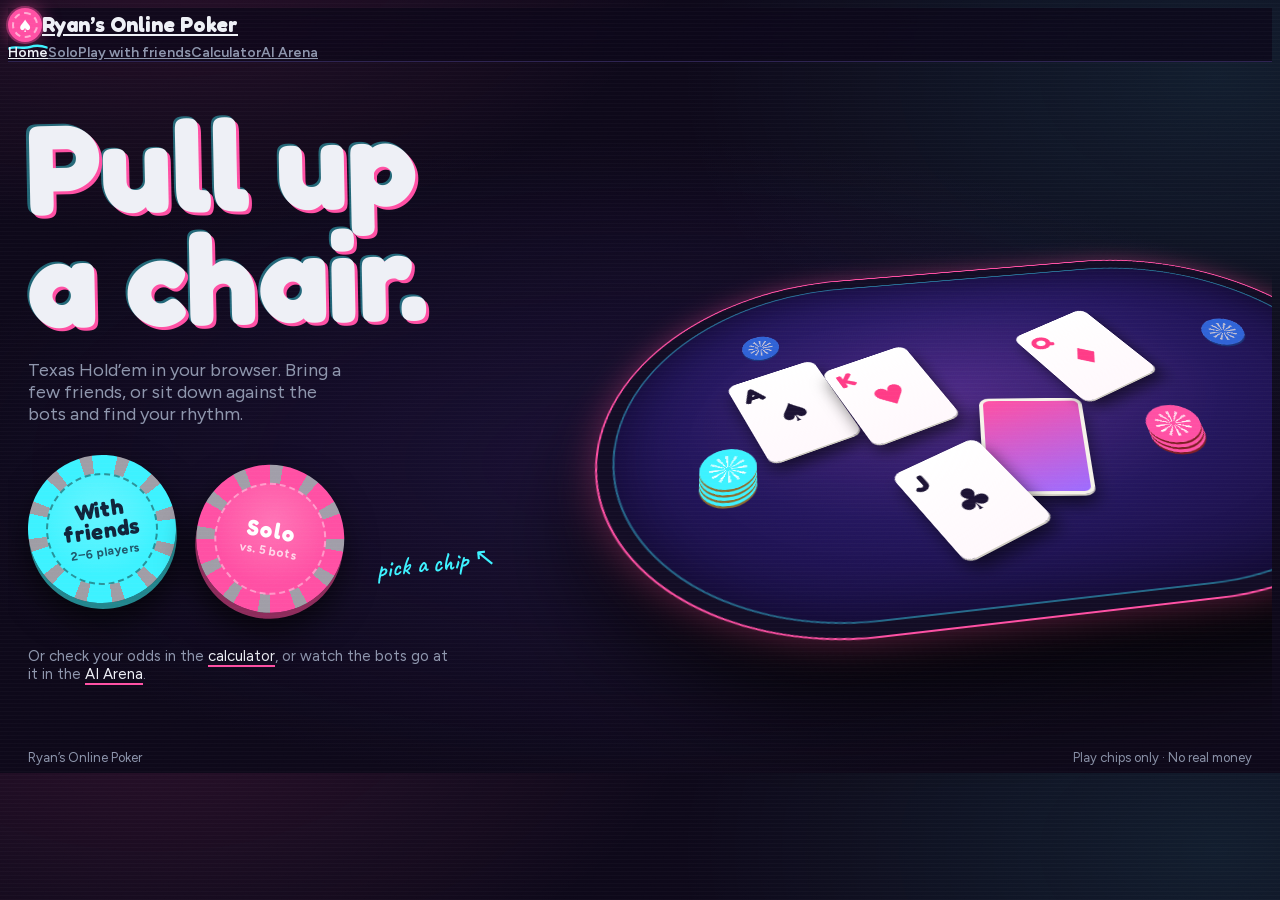
==== commit 52e6ffed: "Cuter lobby with one-step joining Online players appear as blob characters; open tables are tiny neo" ====
--- a/index.html
+++ b/index.html
@@ -1,4 +1,4 @@
 <!doctype html>
-<html lang="en"><head><meta charset="utf-8"><meta name="viewport" content="width=device-width, initial-scale=1"><meta name="theme-color" content="#090b11"><title>Ryan’s Online Poker</title><meta name="description" content="Play Texas Hold’em with friends or practice against the computer. Play chips only."><link rel="stylesheet" href="style.css?v=45157f8cabbe"><link rel="stylesheet" href="interface.css?v=45157f8cabbe"><link rel="stylesheet" href="welcome.css?v=45157f8cabbe"><link rel="preload" href="fonts/BigShouldersDisplay-600-latin.woff2" as="font" type="font/woff2" crossorigin><link rel="stylesheet" href="fonts.css?v=45157f8cabbe"><link rel="stylesheet" href="room.css?v=45157f8cabbe"><link rel="stylesheet" href="skin.css?v=45157f8cabbe"></head>
+<html lang="en"><head><meta charset="utf-8"><meta name="viewport" content="width=device-width, initial-scale=1"><meta name="theme-color" content="#090b11"><title>Ryan’s Online Poker</title><meta name="description" content="Play Texas Hold’em with friends or practice against the computer. Play chips only."><link rel="stylesheet" href="style.css?v=690beaffbb51"><link rel="stylesheet" href="interface.css?v=690beaffbb51"><link rel="stylesheet" href="welcome.css?v=690beaffbb51"><link rel="preload" href="fonts/BigShouldersDisplay-600-latin.woff2" as="font" type="font/woff2" crossorigin><link rel="stylesheet" href="fonts.css?v=690beaffbb51"><link rel="stylesheet" href="room.css?v=690beaffbb51"><link rel="stylesheet" href="skin.css?v=690beaffbb51"></head>
 <body class="home-page"><header class="app-header"><a class="brand" href="index.html"><span aria-hidden="true">♠</span>Ryan’s Online Poker</a><nav class="app-nav" aria-label="Main navigation"><a href="index.html" aria-current="page">Home</a><a href="play.html">Solo</a><a href="friends.html">Play with friends</a><a href="calculator.html">Calculator</a><a href="arena.html">AI Arena</a></nav><div class="header-actions"></div></header>
-<main class="welcome-main scene-main"><section class="scene" aria-labelledby="sceneTitle"><div class="scene-copy"><h1 id="sceneTitle">Pull up<br>a chair.</h1><p>Texas Hold’em in your browser. Bring a few friends, or sit down against the bots and find your rhythm.</p><div class="chip-buttons"><a class="chip-button chip-gold" href="friends.html"><span class="chip-face"><b>With friends</b><small>2–6 players</small></span></a><a class="chip-button chip-red" href="play.html"><span class="chip-face"><b>Solo</b><small>vs. 5 bots</small></span></a><span class="scene-note" aria-hidden="true">pick a chip ↖</span></div><p class="scene-more">Or check your odds in the <a href="calculator.html">calculator</a>, or watch the bots go at it in the <a href="arena.html">AI Arena</a>.</p></div><div class="scene-table" aria-hidden="true"><div class="scene-felt"><span class="toss toss-1">A<i>♠</i></span><span class="toss toss-2 red">K<i>♥</i></span><span class="toss toss-3 back"></span><span class="toss toss-4 red">Q<i>♦</i></span><span class="toss toss-5">J<i>♣</i></span><span class="pile pile-a"><i></i><i></i><i></i><i></i></span><span class="pile pile-b"><i></i><i></i><i></i></span><span class="loose loose-1"></span><span class="loose loose-2"></span></div></div></section><footer><span>Ryan’s Online Poker</span><span>Play chips only · No real money</span></footer></main><script type="module" src="welcome.js?v=45157f8cabbe"></script></body></html>+<main class="welcome-main scene-main"><section class="scene" aria-labelledby="sceneTitle"><div class="scene-copy"><h1 id="sceneTitle">Pull up<br>a chair.</h1><p>Texas Hold’em in your browser. Bring a few friends, or sit down against the bots and find your rhythm.</p><div class="chip-buttons"><a class="chip-button chip-gold" href="friends.html"><span class="chip-face"><b>With friends</b><small>2–6 players</small></span></a><a class="chip-button chip-red" href="play.html"><span class="chip-face"><b>Solo</b><small>vs. 5 bots</small></span></a><span class="scene-note" aria-hidden="true">pick a chip ↖</span></div><p class="scene-more">Or check your odds in the <a href="calculator.html">calculator</a>, or watch the bots go at it in the <a href="arena.html">AI Arena</a>.</p></div><div class="scene-table" aria-hidden="true"><div class="scene-felt"><span class="toss toss-1">A<i>♠</i></span><span class="toss toss-2 red">K<i>♥</i></span><span class="toss toss-3 back"></span><span class="toss toss-4 red">Q<i>♦</i></span><span class="toss toss-5">J<i>♣</i></span><span class="pile pile-a"><i></i><i></i><i></i><i></i></span><span class="pile pile-b"><i></i><i></i><i></i></span><span class="loose loose-1"></span><span class="loose loose-2"></span></div></div></section><footer><span>Ryan’s Online Poker</span><span>Play chips only · No real money</span></footer></main><script type="module" src="welcome.js?v=690beaffbb51"></script></body></html>
--- a/skin.css
+++ b/skin.css
@@ -2058,3 +2058,108 @@
 @media (max-width: 700px) {
   .seat-1 .stack-pile, .seat-2 .stack-pile { right: auto; left: calc(50% + 32px); bottom: calc(100% + 40px); }
 }
+
+/* ===== Lobby: cute and quick ===== */
+.friends-title h1 { text-shadow: 3px 3px 0 var(--neon-pink), -2px -2px 0 #3cf2ff55; }
+.lobby-setup form, .friends-layout #multiplayerForm { display: grid; gap: 10px; }
+#nickname, #joinCode {
+  font-family: var(--display);
+  font-size: 20px;
+  border-radius: 16px;
+  padding: 14px 52px 14px 16px;
+  background: #0b0717;
+  border: 2px solid var(--line-strong);
+  transition: border-color 200ms ease, box-shadow 300ms ease;
+}
+#nickname:focus, #joinCode:focus { border-color: var(--neon-cyan); box-shadow: 0 0 0 4px #3cf2ff22, 0 0 22px #3cf2ff33; outline: none; }
+#joinCode { font-family: var(--hud); letter-spacing: .3em; text-transform: uppercase; padding-right: 16px; }
+.roll-name {
+  justify-self: end;
+  margin: -58px 8px 12px 0;
+  width: 42px; height: 42px;
+  border-radius: 12px;
+  border: 0;
+  background: #2a1f48;
+  font-size: 22px;
+  line-height: 1;
+  z-index: 1;
+}
+.roll-name:hover { background: #3a2c63; rotate: 18deg; }
+.roll-name:active { rotate: 200deg; transition: rotate 300ms var(--spring-bouncy); }
+#createRoom, #joinRoom { min-height: 52px; font-family: var(--display); font-weight: 700; font-size: 18px; border-radius: 16px; }
+#createRoom.primary, #joinRoom.primary { background: var(--neon-pink); color: #fff; box-shadow: 0 5px 0 #a12765, 0 0 22px #ff4fa355; border: 0; }
+#enterLobby { display: none; }
+.join-divider { font-family: var(--hand); font-size: 22px; color: var(--muted); text-align: center; }
+.invite-banner {
+  margin: 0 0 6px;
+  padding: 14px 18px;
+  border-radius: 18px;
+  background: linear-gradient(90deg, #ff4fa333, #3cf2ff22);
+  box-shadow: inset 0 0 0 1px #ff4fa366;
+  font-family: var(--display);
+  font-size: 18px;
+  font-weight: 600;
+}
+.invite-banner::before { content: "💌 "; }
+
+/* online players as little blobs */
+.online-players { display: flex; flex-wrap: wrap; gap: 14px 18px; padding: 0; list-style: none; }
+.online-players li, .friends-layout .online-players li {
+  display: grid;
+  justify-items: center;
+  gap: 2px;
+  border: 0;
+  padding: 0;
+  background: none;
+  min-width: 70px;
+}
+.online-players li strong { font-family: var(--display); font-size: 14px; }
+.online-players li span { font-family: var(--hud); font-size: 11px; color: var(--muted); }
+.lobby-blob {
+  position: relative;
+  width: 40px; height: 36px;
+  border-radius: 48% 52% 44% 56% / 58% 56% 44% 42%;
+  background: radial-gradient(circle at 35% 30%, hsl(var(--hue) 100% 82%), hsl(var(--hue) 85% 62%) 60%, hsl(var(--hue) 70% 45%));
+  box-shadow: 0 5px 0 hsl(var(--hue) 60% 28%);
+}
+.lobby-blob i { position: absolute; top: 40%; width: 5px; height: 7px; border-radius: 50%; background: #1b1233; }
+.lobby-blob i:first-child { left: 30%; } .lobby-blob i:nth-child(2) { right: 30%; }
+.lobby-blob u { position: absolute; left: 50%; top: 62%; width: 8px; height: 3px; translate: -50% 0; border: 2px solid #1b1233; border-top: 0; border-radius: 0 0 8px 8px; }
+@media (prefers-reduced-motion: no-preference) {
+  .lobby-blob { animation: hop 2.4s var(--spring-bouncy) infinite; }
+  .online-players li:nth-child(2n) .lobby-blob { animation-delay: .6s; }
+  .online-players li:nth-child(3n) .lobby-blob { animation-delay: 1.3s; }
+}
+
+/* open tables as tiny neon tables */
+.public-rooms { display: grid; gap: 12px; }
+.lobby-table, .friends-layout .lobby-table {
+  display: grid;
+  grid-template-columns: auto 1fr auto;
+  align-items: center;
+  gap: 16px;
+  padding: 12px 14px;
+  border: 0;
+  border-radius: 20px;
+  background: #ffffff07;
+  transition: background 200ms ease;
+}
+.lobby-table:hover { background: #ffffff0d; }
+.lobby-table strong { display: block; font-size: 18px; }
+.lobby-table span { font-family: var(--hud); font-size: 12px; color: var(--muted); }
+.mini-table {
+  position: relative;
+  width: 74px; height: 40px;
+  border-radius: 999px;
+  background: radial-gradient(ellipse at 50% 40%, var(--felt-hi), var(--felt-lo));
+  box-shadow: 0 0 0 2px var(--neon-pink), 0 0 12px #ff4fa366;
+}
+.mini-table i { position: absolute; width: 10px; height: 10px; border-radius: 50%; background: #2a1f48; border: 1.5px solid var(--line-strong); }
+.mini-table i.taken { background: var(--neon-cyan); border-color: #fff; box-shadow: 0 0 8px var(--neon-cyan); }
+.mini-table i:nth-child(1) { left: 32px; bottom: -6px; } .mini-table i:nth-child(2) { left: -4px; bottom: 4px; }
+.mini-table i:nth-child(3) { left: 8px; top: -6px; } .mini-table i:nth-child(4) { left: 32px; top: -7px; }
+.mini-table i:nth-child(5) { right: 8px; top: -6px; } .mini-table i:nth-child(6) { right: -4px; bottom: 4px; }
+.lobby-table button { border-radius: 14px; font-family: var(--display); font-weight: 700; background: var(--neon-cyan); color: #10233a; border: 0; box-shadow: 0 4px 0 #1a8fa0; min-height: 42px; padding-inline: 18px; }
+.lobby-table button:disabled { background: #2a1f48; color: var(--muted); box-shadow: none; }
+.lobby-empty { font-family: var(--hand); font-size: 22px; color: var(--muted); }
+#multiplayerForm #joinRoom.primary { background: var(--neon-pink); color: #fff; box-shadow: 0 5px 0 #a12765, 0 0 22px #ff4fa355; }
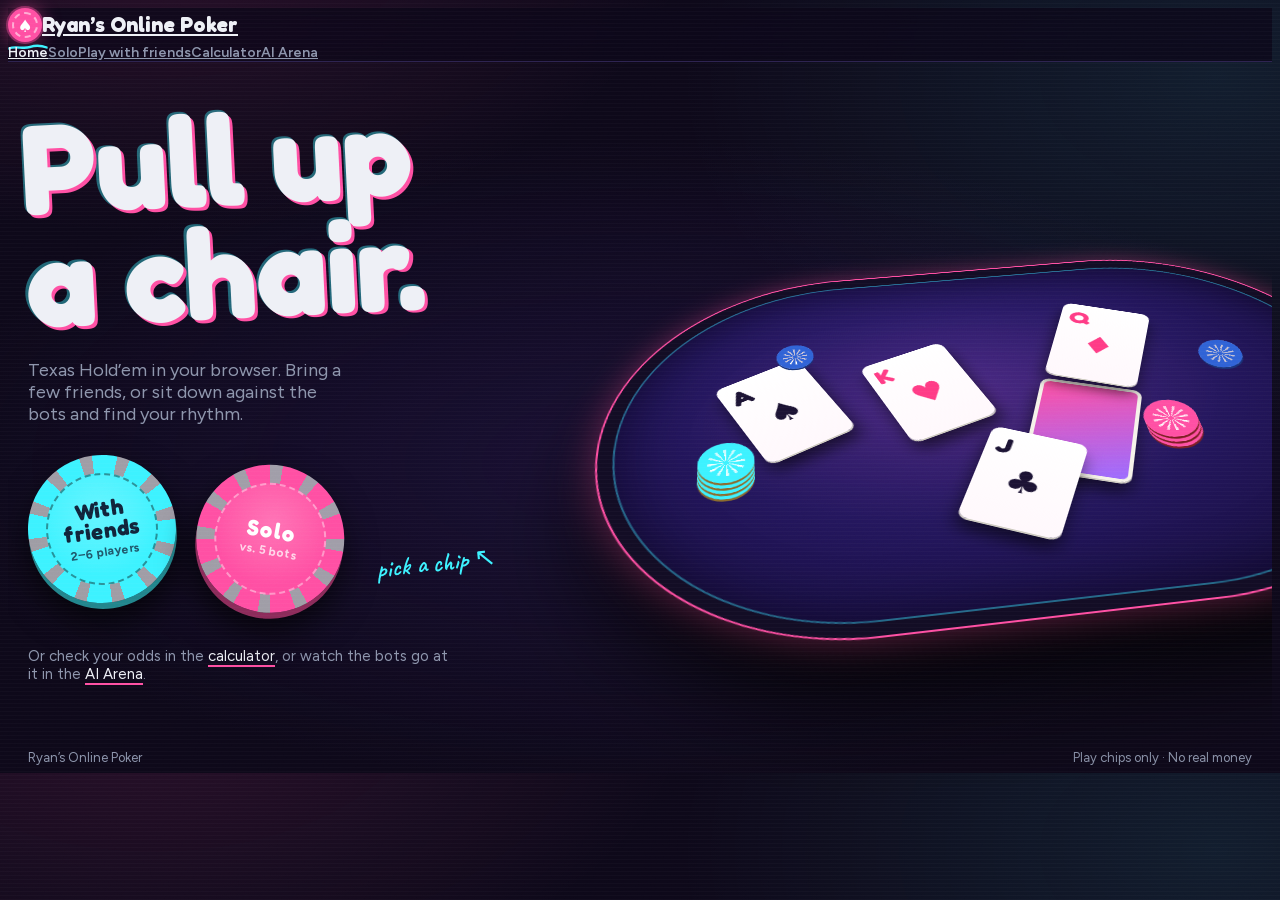
==== commit 7f5ca281: "Bring your own AI, and ask any bot why - Gear button on the solo table: connect any OpenAI-compatibl" ====
--- a/index.html
+++ b/index.html
@@ -1,4 +1,4 @@
 <!doctype html>
-<html lang="en"><head><meta charset="utf-8"><meta name="viewport" content="width=device-width, initial-scale=1"><meta name="theme-color" content="#090b11"><title>Ryan’s Online Poker</title><meta name="description" content="Play Texas Hold’em with friends or practice against the computer. Play chips only."><link rel="stylesheet" href="style.css?v=690beaffbb51"><link rel="stylesheet" href="interface.css?v=690beaffbb51"><link rel="stylesheet" href="welcome.css?v=690beaffbb51"><link rel="preload" href="fonts/BigShouldersDisplay-600-latin.woff2" as="font" type="font/woff2" crossorigin><link rel="stylesheet" href="fonts.css?v=690beaffbb51"><link rel="stylesheet" href="room.css?v=690beaffbb51"><link rel="stylesheet" href="skin.css?v=690beaffbb51"></head>
+<html lang="en"><head><meta charset="utf-8"><meta name="viewport" content="width=device-width, initial-scale=1"><meta name="theme-color" content="#090b11"><title>Ryan’s Online Poker</title><meta name="description" content="Play Texas Hold’em with friends or practice against the computer. Play chips only."><link rel="stylesheet" href="style.css?v=2972c8b36739"><link rel="stylesheet" href="interface.css?v=2972c8b36739"><link rel="stylesheet" href="welcome.css?v=2972c8b36739"><link rel="preload" href="fonts/BigShouldersDisplay-600-latin.woff2" as="font" type="font/woff2" crossorigin><link rel="stylesheet" href="fonts.css?v=2972c8b36739"><link rel="stylesheet" href="room.css?v=2972c8b36739"><link rel="stylesheet" href="skin.css?v=2972c8b36739"></head>
 <body class="home-page"><header class="app-header"><a class="brand" href="index.html"><span aria-hidden="true">♠</span>Ryan’s Online Poker</a><nav class="app-nav" aria-label="Main navigation"><a href="index.html" aria-current="page">Home</a><a href="play.html">Solo</a><a href="friends.html">Play with friends</a><a href="calculator.html">Calculator</a><a href="arena.html">AI Arena</a></nav><div class="header-actions"></div></header>
-<main class="welcome-main scene-main"><section class="scene" aria-labelledby="sceneTitle"><div class="scene-copy"><h1 id="sceneTitle">Pull up<br>a chair.</h1><p>Texas Hold’em in your browser. Bring a few friends, or sit down against the bots and find your rhythm.</p><div class="chip-buttons"><a class="chip-button chip-gold" href="friends.html"><span class="chip-face"><b>With friends</b><small>2–6 players</small></span></a><a class="chip-button chip-red" href="play.html"><span class="chip-face"><b>Solo</b><small>vs. 5 bots</small></span></a><span class="scene-note" aria-hidden="true">pick a chip ↖</span></div><p class="scene-more">Or check your odds in the <a href="calculator.html">calculator</a>, or watch the bots go at it in the <a href="arena.html">AI Arena</a>.</p></div><div class="scene-table" aria-hidden="true"><div class="scene-felt"><span class="toss toss-1">A<i>♠</i></span><span class="toss toss-2 red">K<i>♥</i></span><span class="toss toss-3 back"></span><span class="toss toss-4 red">Q<i>♦</i></span><span class="toss toss-5">J<i>♣</i></span><span class="pile pile-a"><i></i><i></i><i></i><i></i></span><span class="pile pile-b"><i></i><i></i><i></i></span><span class="loose loose-1"></span><span class="loose loose-2"></span></div></div></section><footer><span>Ryan’s Online Poker</span><span>Play chips only · No real money</span></footer></main><script type="module" src="welcome.js?v=690beaffbb51"></script></body></html>+<main class="welcome-main scene-main"><section class="scene" aria-labelledby="sceneTitle"><div class="scene-copy"><h1 id="sceneTitle">Pull up<br>a chair.</h1><p>Texas Hold’em in your browser. Bring a few friends, or sit down against the bots and find your rhythm.</p><div class="chip-buttons"><a class="chip-button chip-gold" href="friends.html"><span class="chip-face"><b>With friends</b><small>2–6 players</small></span></a><a class="chip-button chip-red" href="play.html"><span class="chip-face"><b>Solo</b><small>vs. 5 bots</small></span></a><span class="scene-note" aria-hidden="true">pick a chip ↖</span></div><p class="scene-more">Or check your odds in the <a href="calculator.html">calculator</a>, or watch the bots go at it in the <a href="arena.html">AI Arena</a>.</p></div><div class="scene-table" aria-hidden="true"><div class="scene-felt"><span class="toss toss-1">A<i>♠</i></span><span class="toss toss-2 red">K<i>♥</i></span><span class="toss toss-3 back"></span><span class="toss toss-4 red">Q<i>♦</i></span><span class="toss toss-5">J<i>♣</i></span><span class="pile pile-a"><i></i><i></i><i></i><i></i></span><span class="pile pile-b"><i></i><i></i><i></i></span><span class="loose loose-1"></span><span class="loose loose-2"></span></div></div></section><footer><span>Ryan’s Online Poker</span><span>Play chips only · No real money</span></footer></main><script type="module" src="welcome.js?v=2972c8b36739"></script></body></html>
--- a/skin.css
+++ b/skin.css
@@ -2163,3 +2163,44 @@
 .lobby-table button:disabled { background: #2a1f48; color: var(--muted); box-shadow: none; }
 .lobby-empty { font-family: var(--hand); font-size: 22px; color: var(--muted); }
 #multiplayerForm #joinRoom.primary { background: var(--neon-pink); color: #fff; box-shadow: 0 5px 0 #a12765, 0 0 22px #ff4fa355; }
+
+/* ===== Your own AI + why-bubbles ===== */
+#aiSettings { max-width: min(520px, 92vw); padding: 26px; }
+#aiSettings h2 { margin: 0 0 6px; font-size: 26px; }
+.ai-settings-note { color: var(--muted); font-size: 14px; margin: 0 0 14px; }
+#aiSettingsForm { display: grid; gap: 8px; }
+#aiSettingsForm label { font-size: 13px; font-weight: 600; color: #d8cff5; margin-top: 4px; }
+#aiSettingsForm input:not([type="checkbox"]), #aiSettingsForm select {
+  background: #0b0717; border: 1.5px solid var(--line-strong); border-radius: 12px; padding: 10px 12px; color: var(--text); font: 15px var(--body);
+}
+#aiSettingsForm input:focus, #aiSettingsForm select:focus { border-color: var(--neon-cyan); outline: none; box-shadow: 0 0 0 3px #3cf2ff22; }
+.ai-enable { display: flex; gap: 8px; align-items: center; font-size: 14px !important; }
+.ai-local-tip { font-size: 12.5px; color: var(--muted); background: #ffffff07; border-radius: 10px; padding: 10px 12px; margin: 4px 0; }
+.ai-local-tip code { font-family: var(--hud); color: var(--neon-cyan); word-break: break-all; }
+.ai-settings-actions { display: flex; gap: 10px; justify-content: flex-end; margin-top: 8px; }
+.ai-settings-actions button { border-radius: 14px; min-height: 44px; padding-inline: 18px; font-family: var(--display); font-weight: 700; border: 0; background: #2c2150; color: var(--text); }
+.ai-settings-actions .primary { background: var(--neon-cyan); color: #10233a; box-shadow: 0 4px 0 #1a8fa0; }
+#aiStatus { font-size: 13.5px; color: var(--neon-cyan); min-height: 1.2em; }
+
+.avatar { cursor: help; }
+.why-pop {
+  position: absolute;
+  z-index: 20;
+  bottom: calc(100% + 8px);
+  left: 50%;
+  translate: -50% 0;
+  width: min(260px, 70vw);
+  padding: 12px 14px;
+  border-radius: 16px;
+  background: #fff;
+  color: var(--card-ink);
+  box-shadow: 0 0 0 2px var(--neon-cyan), 0 14px 30px #000b;
+  text-align: left;
+}
+.why-pop small { display: block; font: 600 11px/1.2 var(--hud); letter-spacing: .08em; text-transform: uppercase; color: #7a5cc4; margin-bottom: 4px; }
+.why-pop small::before { content: "💭 "; }
+.why-pop p { margin: 0; font-size: 13.5px; line-height: 1.4; }
+.seat-4 .why-pop, .seat-5 .why-pop { left: auto; right: 0; translate: 0 0; }
+.seat-1 .why-pop, .seat-2 .why-pop { left: 0; translate: 0 0; }
+@media (prefers-reduced-motion: no-preference) { .why-pop { animation: talk-in 300ms var(--spring-brisk) both; } }
+.why-pop.settled { animation: none; }
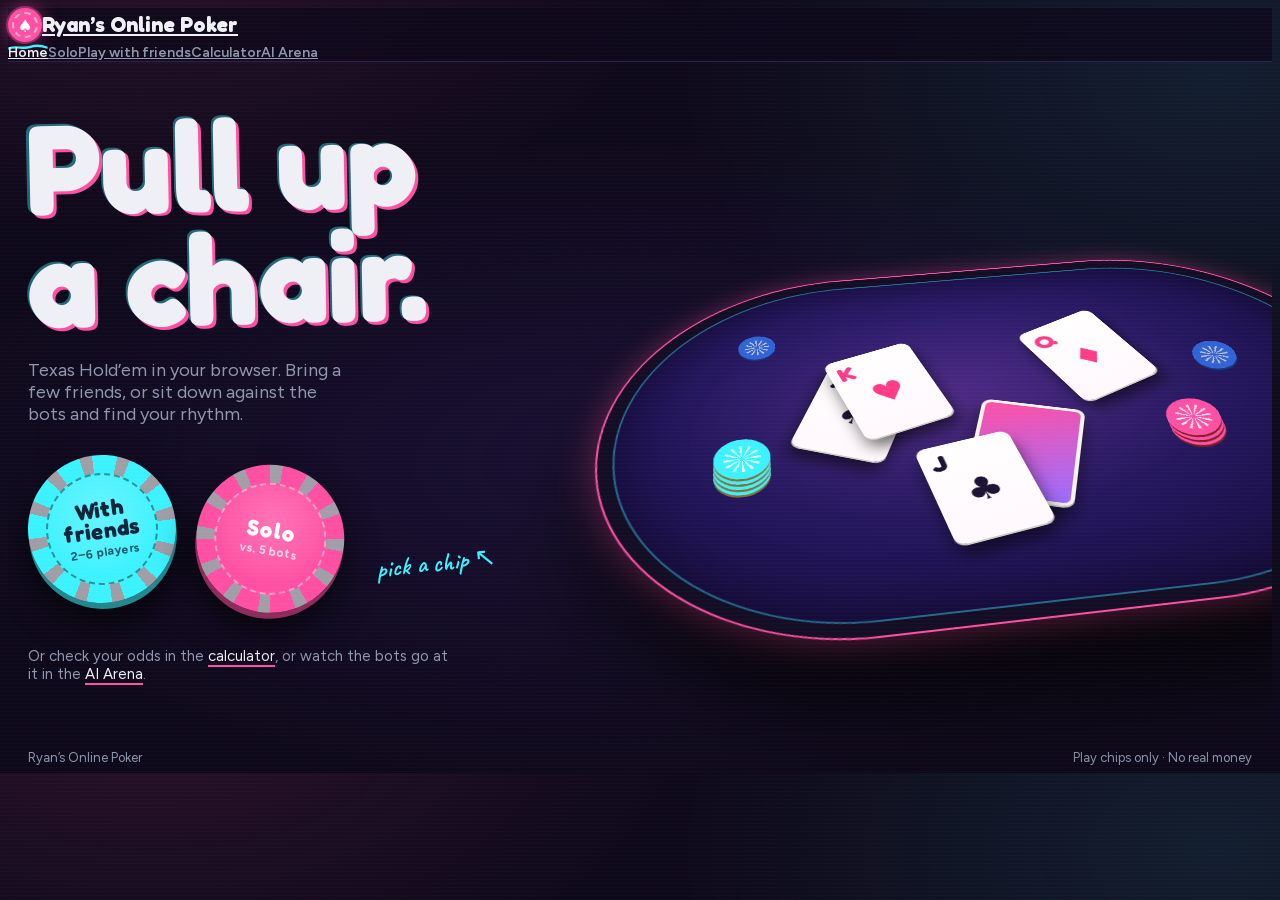
==== commit 8c1c387f: "Set the table, size your bets, meet the dealer - Customize table: 2–6 players, blinds 5/10 to 50/100" ====
--- a/index.html
+++ b/index.html
@@ -1,4 +1,4 @@
 <!doctype html>
-<html lang="en"><head><meta charset="utf-8"><meta name="viewport" content="width=device-width, initial-scale=1"><meta name="theme-color" content="#090b11"><title>Ryan’s Online Poker</title><meta name="description" content="Play Texas Hold’em with friends or practice against the computer. Play chips only."><link rel="stylesheet" href="style.css?v=2972c8b36739"><link rel="stylesheet" href="interface.css?v=2972c8b36739"><link rel="stylesheet" href="welcome.css?v=2972c8b36739"><link rel="preload" href="fonts/BigShouldersDisplay-600-latin.woff2" as="font" type="font/woff2" crossorigin><link rel="stylesheet" href="fonts.css?v=2972c8b36739"><link rel="stylesheet" href="room.css?v=2972c8b36739"><link rel="stylesheet" href="skin.css?v=2972c8b36739"></head>
+<html lang="en"><head><meta charset="utf-8"><meta name="viewport" content="width=device-width, initial-scale=1"><meta name="theme-color" content="#090b11"><title>Ryan’s Online Poker</title><meta name="description" content="Play Texas Hold’em with friends or practice against the computer. Play chips only."><link rel="stylesheet" href="style.css?v=ac6e3e31258c"><link rel="stylesheet" href="interface.css?v=ac6e3e31258c"><link rel="stylesheet" href="welcome.css?v=ac6e3e31258c"><link rel="preload" href="fonts/BigShouldersDisplay-600-latin.woff2" as="font" type="font/woff2" crossorigin><link rel="stylesheet" href="fonts.css?v=ac6e3e31258c"><link rel="stylesheet" href="room.css?v=ac6e3e31258c"><link rel="stylesheet" href="skin.css?v=ac6e3e31258c"></head>
 <body class="home-page"><header class="app-header"><a class="brand" href="index.html"><span aria-hidden="true">♠</span>Ryan’s Online Poker</a><nav class="app-nav" aria-label="Main navigation"><a href="index.html" aria-current="page">Home</a><a href="play.html">Solo</a><a href="friends.html">Play with friends</a><a href="calculator.html">Calculator</a><a href="arena.html">AI Arena</a></nav><div class="header-actions"></div></header>
-<main class="welcome-main scene-main"><section class="scene" aria-labelledby="sceneTitle"><div class="scene-copy"><h1 id="sceneTitle">Pull up<br>a chair.</h1><p>Texas Hold’em in your browser. Bring a few friends, or sit down against the bots and find your rhythm.</p><div class="chip-buttons"><a class="chip-button chip-gold" href="friends.html"><span class="chip-face"><b>With friends</b><small>2–6 players</small></span></a><a class="chip-button chip-red" href="play.html"><span class="chip-face"><b>Solo</b><small>vs. 5 bots</small></span></a><span class="scene-note" aria-hidden="true">pick a chip ↖</span></div><p class="scene-more">Or check your odds in the <a href="calculator.html">calculator</a>, or watch the bots go at it in the <a href="arena.html">AI Arena</a>.</p></div><div class="scene-table" aria-hidden="true"><div class="scene-felt"><span class="toss toss-1">A<i>♠</i></span><span class="toss toss-2 red">K<i>♥</i></span><span class="toss toss-3 back"></span><span class="toss toss-4 red">Q<i>♦</i></span><span class="toss toss-5">J<i>♣</i></span><span class="pile pile-a"><i></i><i></i><i></i><i></i></span><span class="pile pile-b"><i></i><i></i><i></i></span><span class="loose loose-1"></span><span class="loose loose-2"></span></div></div></section><footer><span>Ryan’s Online Poker</span><span>Play chips only · No real money</span></footer></main><script type="module" src="welcome.js?v=2972c8b36739"></script></body></html>+<main class="welcome-main scene-main"><section class="scene" aria-labelledby="sceneTitle"><div class="scene-copy"><h1 id="sceneTitle">Pull up<br>a chair.</h1><p>Texas Hold’em in your browser. Bring a few friends, or sit down against the bots and find your rhythm.</p><div class="chip-buttons"><a class="chip-button chip-gold" href="friends.html"><span class="chip-face"><b>With friends</b><small>2–6 players</small></span></a><a class="chip-button chip-red" href="play.html"><span class="chip-face"><b>Solo</b><small>vs. 5 bots</small></span></a><span class="scene-note" aria-hidden="true">pick a chip ↖</span></div><p class="scene-more">Or check your odds in the <a href="calculator.html">calculator</a>, or watch the bots go at it in the <a href="arena.html">AI Arena</a>.</p></div><div class="scene-table" aria-hidden="true"><div class="scene-felt"><span class="toss toss-1">A<i>♠</i></span><span class="toss toss-2 red">K<i>♥</i></span><span class="toss toss-3 back"></span><span class="toss toss-4 red">Q<i>♦</i></span><span class="toss toss-5">J<i>♣</i></span><span class="pile pile-a"><i></i><i></i><i></i><i></i></span><span class="pile pile-b"><i></i><i></i><i></i></span><span class="loose loose-1"></span><span class="loose loose-2"></span></div></div></section><footer><span>Ryan’s Online Poker</span><span>Play chips only · No real money</span></footer></main><script type="module" src="welcome.js?v=ac6e3e31258c"></script></body></html>
--- a/skin.css
+++ b/skin.css
@@ -1844,13 +1844,8 @@
   border: 0;
 }
 @media (prefers-reduced-motion: no-preference) {
-  .avatar .face i { animation: blink 4.6s infinite; }
-  .seat:nth-child(3n) .avatar .face i { animation-delay: 1.3s; }
-  .seat:nth-child(3n+1) .avatar .face i { animation-delay: 2.7s; }
-  @keyframes blink { 0%, 95%, 100% { scale: 1 1; } 97% { scale: 1 .1; } }
   .seat.active .avatar { animation: hop 1.1s var(--spring-bouncy) infinite; }
   @keyframes hop { 0%, 60%, 100% { translate: 0 0; } 30% { translate: 0 -6px; } }
-  .seat.folded .avatar .face i { animation: none; }
 }
 
 /* nameplates: soft capsules with a neon underline for the active seat */
@@ -2204,3 +2199,202 @@
 .seat-1 .why-pop, .seat-2 .why-pop { left: 0; translate: 0 0; }
 @media (prefers-reduced-motion: no-preference) { .why-pop { animation: talk-in 300ms var(--spring-brisk) both; } }
 .why-pop.settled { animation: none; }
+
+/* ===== Customize table ===== */
+.table-chip {
+  display: inline-flex; align-items: center; gap: 10px; padding: 7px 16px 7px 8px;
+  border: 1.5px solid var(--neon-cyan); border-radius: 999px; background: #3cf2ff14; color: var(--text);
+  box-shadow: 0 0 0 0 #3cf2ff00, 0 4px 0 #0f4a58; cursor: pointer; text-align: left;
+  transition: translate 220ms var(--spring-bouncy), box-shadow 220ms ease, background 220ms ease;
+}
+.table-chip:hover { translate: 0 -2px; background: #3cf2ff22; box-shadow: 0 0 18px #3cf2ff55, 0 6px 0 #0f4a58; }
+.table-chip:active { translate: 0 2px; box-shadow: 0 1px 0 #0f4a58; }
+.table-chip-text { display: grid; line-height: 1.15; }
+.table-chip-text b { font: 600 15px/1.1 var(--display); }
+.table-chip-text small { font: 500 11px/1.2 var(--hud); color: var(--muted); letter-spacing: .02em; }
+/* a tiny top-down table with three blobs around it */
+.table-chip-icon { position: relative; width: 34px; height: 24px; border-radius: 50%; background: radial-gradient(ellipse, #3a2580, #22155a); border: 2px solid var(--neon-pink); flex: none; }
+.table-chip-icon i { position: absolute; width: 8px; height: 8px; border-radius: 50%; background: var(--neon-cyan); }
+.table-chip-icon i:nth-child(1) { left: -4px; top: 6px; background: #ffb86b; }
+.table-chip-icon i:nth-child(2) { left: 11px; top: -5px; }
+.table-chip-icon i:nth-child(3) { right: -4px; top: 6px; background: #8dffb5; }
+@media (prefers-reduced-motion: no-preference) {
+  .table-chip:hover .table-chip-icon { animation: chip-spin .6s var(--spring-bouncy); }
+  @keyframes chip-spin { from { rotate: -25deg; } }
+}
+
+.table-dialog { max-width: min(540px, 94vw); padding: 26px; }
+.table-dialog h2 { margin: 0 0 14px; font-size: 28px; }
+#tableForm { display: grid; gap: 14px; }
+.table-opt { border: 0; margin: 0; padding: 0; }
+.table-opt legend { font: 600 14px/1 var(--display); color: #d8cff5; padding: 0; margin-bottom: 8px; }
+.table-opt legend small { font: 500 12px var(--hand); color: var(--muted); margin-left: 6px; font-size: 16px; }
+.opt-row { display: flex; flex-wrap: wrap; gap: 8px; }
+.opt-row label { position: relative; cursor: pointer; }
+.opt-row input { position: absolute; inset: 0; opacity: 0; cursor: pointer; }
+.opt-row span {
+  display: grid; place-items: center; min-width: 48px; height: 40px; padding: 0 14px; border-radius: 14px;
+  border: 1.5px solid var(--line-strong); background: #1d1534; font: 600 15px var(--hud); color: var(--muted);
+  transition: all 200ms var(--spring-brisk);
+}
+.opt-row label:hover span { border-color: var(--neon-cyan); color: var(--text); }
+.opt-row input:checked + span { background: var(--neon-cyan); border-color: var(--neon-cyan); color: #10233a; scale: 1.06; box-shadow: 0 4px 0 #1a8fa0, 0 0 16px #3cf2ff66; }
+.opt-row input:focus-visible + span { outline: 2px solid var(--neon-pink); outline-offset: 3px; }
+.table-preview { margin: 0; padding: 10px 14px; border-radius: 14px; background: #ff4fa314; border: 1px dashed #ff4fa366; font-size: 14px; color: #f3dcf0; }
+.table-dialog-actions { display: flex; gap: 10px; justify-content: flex-end; flex-wrap: wrap; }
+.table-dialog-actions button { border-radius: 14px; min-height: 44px; padding-inline: 18px; font-family: var(--display); font-weight: 700; border: 0; background: #2c2150; color: var(--text); cursor: pointer; }
+.table-dialog-actions .primary { background: var(--neon-pink); color: #2a0b1d; box-shadow: 0 4px 0 #a02a68; }
+.table-dialog .muted { margin: 0; font-size: 12px; }
+
+/* ===== Bet sizing ===== */
+.bet-sizer { order: -1; flex: 1 1 100%; display: grid; gap: 8px; justify-items: end; }
+.bet-presets { display: flex; gap: 6px; flex-wrap: wrap; justify-content: flex-end; }
+.actions .bet-preset {
+  min-height: 34px; padding: 4px 13px; border-radius: 999px; font: 600 13px var(--hud);
+  background: #1d1534; color: var(--muted); border: 1.5px solid var(--line-strong); box-shadow: none;
+}
+.actions .bet-preset:hover { color: var(--text); border-color: var(--neon-cyan); }
+.actions .bet-preset.on { background: #3cf2ff22; color: var(--neon-cyan); border-color: var(--neon-cyan); }
+.bet-dial { display: flex; align-items: center; gap: 10px; }
+.bet-dial input[type="range"] { width: min(260px, 46vw); background: linear-gradient(90deg, var(--neon-cyan), var(--neon-pink)); }
+.bet-tag { font: 500 18px/1 var(--hand); color: var(--muted); }
+.bet-dial input[type="number"] {
+  width: 96px; min-height: 38px; padding: 4px 10px; border-radius: 12px; border: 1.5px solid var(--neon-cyan);
+  background: #10233a; color: var(--neon-cyan); font: 700 17px var(--hud); text-align: right;
+}
+.bet-dial input[type="number"]:focus { outline: none; box-shadow: 0 0 0 3px #3cf2ff33; }
+.bet-note { margin: 0; font: 500 12px var(--hud); color: var(--muted); }
+@media (max-width: 700px) {
+  .bet-sizer, .bet-presets { justify-items: stretch; justify-content: center; }
+  .bet-dial { justify-content: center; width: 100%; }
+  .bet-dial input[type="range"] { flex: 1; width: auto; }
+  .bet-note { text-align: center; }
+  .table-chip { width: 100%; }
+}
+
+/* ===== Living faces (driven by faces.js) ===== */
+/* eyes wander: --gx/--gy are set per seat */
+.avatar .face i { translate: var(--gx, 0) var(--gy, 0); transform-origin: 50% 70%; }
+[data-mood="think"] .avatar .face i, [data-mood="sweat"] .avatar .face i { translate: var(--gx, 2px) var(--gy, -3px); }
+/* a blink is a quick squash; double blinks happen from the script */
+.avatar .face.blink i { scale: 1 .12 !important; transition: scale 60ms ease; }
+.avatar .face i { transition: translate 320ms var(--spring), scale 90ms ease, all 260ms var(--spring-brisk); }
+
+/* idle habits */
+[data-habit="yawn"] .avatar .face u { width: 8px; height: 9px; background: #1b1233; border-radius: 50% 50% 45% 45%; }
+[data-habit="yawn"] .avatar .face i { scale: 1 .35; }
+[data-habit="hum"] .avatar .face u { width: 5px; height: 5px; background: #1b1233; border-radius: 50%; }
+[data-habit="hum"] .avatar .face em::after { content: "♪"; position: absolute; left: 30px; top: -12px; font-size: 12px; color: #1b1233; }
+[data-habit="peek"] .avatar .face i { translate: 0 3px; scale: 1 .55; }
+@media (prefers-reduced-motion: no-preference) {
+  [data-habit="yawn"] .avatar { animation: yawn-tilt 1.5s ease-in-out; }
+  @keyframes yawn-tilt { 40% { rotate: -6deg; translate: 0 -2px; } 70% { rotate: -5deg; } }
+  [data-habit="hum"] .avatar { animation: sway 1.1s ease-in-out 2; }
+  @keyframes sway { 50% { rotate: 4deg; } }
+  [data-habit="hum"] .avatar .face em::after { animation: note-float 1.1s ease-out 2; }
+  @keyframes note-float { 0% { translate: 0 4px; opacity: 0; } 30% { opacity: 1; } 100% { translate: 6px -8px; opacity: 0; } }
+  [data-habit="wiggle"] .avatar { animation: wiggle .9s var(--spring-bouncy); }
+  @keyframes wiggle { 25% { rotate: -5deg; } 60% { rotate: 5deg; } }
+}
+
+/* drink reactions: a sip, then the taste */
+[data-react] .avatar .face i { translate: 0 0; }
+[data-react="sip"] .avatar .face i { scale: 1 .3; }
+[data-react="sip"] .avatar .face u { width: 5px; height: 5px; background: #1b1233; border-radius: 50%; translate: -50% 1px; }
+[data-react="cheers"] .avatar .face i { width: 8px; height: 5px; background: none; border: 2px solid #1b1233; border-bottom: 0; border-radius: 8px 8px 0 0; box-shadow: none; top: 38%; }
+[data-react="cheers"] .avatar .face u { width: 13px; height: 7px; background: #1b1233; border-radius: 0 0 10px 10px; box-shadow: inset 0 -3px 0 #ff6b9e; }
+[data-react="cheers"] .avatar .face { background: radial-gradient(circle at 22% 66%, #ff6b9e77 0 4px, transparent 5px), radial-gradient(circle at 78% 66%, #ff6b9e77 0 4px, transparent 5px); }
+[data-react="cheers"] .avatar .face em::after { content: "💕"; position: absolute; left: 38px; top: -16px; font-size: 10px; }
+[data-react="wired"] .avatar .face i { width: 9px; height: 10px; box-shadow: inset 1px 1px 0 #fff, 0 0 0 1.5px #fff; top: 36%; }
+[data-react="wired"] .avatar .face u { width: 11px; height: 3px; background: #1b1233; border: 0; border-radius: 2px; }
+[data-react="wired"] .avatar .face em::after { content: "⚡"; position: absolute; left: 38px; top: -16px; font-size: 10px; }
+[data-react="calm"] .avatar .face i { height: 3px; top: 44%; border-radius: 0 0 6px 6px; box-shadow: none; }
+[data-react="calm"] .avatar .face u { width: 10px; height: 4px; }
+[data-react="calm"] .avatar .face em::after { content: "☁️"; position: absolute; left: 38px; top: -16px; font-size: 10px; opacity: .8; }
+[data-react="sour"] .avatar .face i { width: 7px; height: 7px; background: none; border: solid #1b1233; border-width: 2px 2px 0 0; border-radius: 0; box-shadow: none; }
+[data-react="sour"] .avatar .face i:first-child { rotate: 45deg; }
+[data-react="sour"] .avatar .face i:nth-child(2) { rotate: -135deg; }
+[data-react="sour"] .avatar .face u { width: 7px; height: 7px; border: 2px solid #1b1233; border-radius: 50%; background: none; translate: -50% 1px; }
+[data-react="sour"] .avatar .face em::after { content: "🍋"; position: absolute; left: 38px; top: -16px; font-size: 10px; }
+[data-react="cool"] .avatar .face i { height: 3px; top: 42%; width: 8px; border-radius: 1px; box-shadow: 0 -2px 0 #1b1233; }
+[data-react="cool"] .avatar .face u { width: 10px; rotate: -8deg; }
+[data-react="cool"] .avatar .face em::after { content: "😎"; position: absolute; left: 38px; top: -16px; font-size: 10px; }
+@media (prefers-reduced-motion: no-preference) {
+  [data-react="sip"] .avatar { animation: sip .95s ease-in-out; }
+  @keyframes sip { 30% { rotate: -8deg; translate: 0 -3px; } 70% { rotate: -9deg; translate: 0 -3px; } }
+  [data-react="cheers"] .avatar { animation: hop .6s var(--spring-bouncy) 2; }
+  [data-react="wired"] .avatar { animation: jitter .12s linear 14; }
+  @keyframes jitter { 25% { translate: -1px 0; } 75% { translate: 1px -1px; } }
+  [data-react="calm"] .avatar { animation: breathe 2.4s ease-in-out; }
+  @keyframes breathe { 50% { scale: 1.07; translate: 0 -2px; } }
+  [data-react="sour"] .avatar { animation: pucker .5s ease-in-out 3; }
+  @keyframes pucker { 50% { scale: .9 1.08; rotate: -4deg; } }
+  [data-react="cool"] .avatar { animation: lean 2.4s ease-in-out; }
+  @keyframes lean { 20%, 80% { rotate: 7deg; translate: 2px 0; } }
+}
+
+/* ===== The house dealer ===== */
+.dealer { position: absolute; left: 6%; top: 37%; translate: 0 -50%; z-index: 3; display: grid; justify-items: center; gap: 2px; pointer-events: none; }
+.dealer-blob {
+  position: relative; width: 44px; height: 40px; padding: 0; border: 0; cursor: pointer; pointer-events: auto;
+  border-radius: 50% 50% 46% 54% / 60% 60% 40% 40%;
+  background: radial-gradient(circle at 35% 30%, hsl(var(--hue, 200) 100% 84%), hsl(var(--hue, 200) 85% 62%) 60%, hsl(var(--hue, 200) 70% 44%));
+  box-shadow: 0 5px 0 hsl(var(--hue, 200) 60% 26%), 0 10px 18px #000a;
+  transition: translate 220ms var(--spring-bouncy);
+}
+.dealer-blob:hover { translate: 0 -2px; }
+.dealer-blob:focus-visible { outline: 2px solid var(--neon-cyan); outline-offset: 3px; }
+.dealer-blob .face { position: absolute; inset: 0; display: block; }
+.dealer-blob .face i { position: absolute; top: 38%; width: 6px; height: 8px; border-radius: 50%; background: #1b1233; box-shadow: inset 1px 1px 0 #ffffffaa; transition: all 220ms var(--spring-brisk); }
+.dealer-blob .face i:first-child { left: 29%; } .dealer-blob .face i:nth-child(2) { right: 29%; }
+.dealer-blob .face u { position: absolute; left: 50%; top: 60%; width: 10px; height: 4px; translate: -50% 0; border: 2px solid #1b1233; border-top: 0; border-radius: 0 0 9px 9px; transition: all 220ms var(--spring-brisk); }
+.dealer-blob .face em { position: absolute; font-style: normal; line-height: 1; pointer-events: none; }
+/* bow tie */
+.dealer-blob .bow { position: absolute; left: 50%; bottom: -3px; width: 16px; height: 7px; translate: -50% 0; background: var(--bow, var(--neon-pink)); clip-path: polygon(0 0, 50% 40%, 100% 0, 100% 100%, 50% 60%, 0 100%); filter: drop-shadow(0 1px 0 #0008); }
+.dealer[data-bow="cyan"] { --bow: var(--neon-cyan); } .dealer[data-bow="lime"] { --bow: #8dffb5; } .dealer[data-bow="gold"] { --bow: #ffd98f; }
+/* hands and a little deck of cards */
+.dealer-blob .hand { position: absolute; bottom: 4px; width: 10px; height: 10px; border-radius: 50%; background: hsl(var(--hue, 200) 85% 70%); box-shadow: 0 2px 0 hsl(var(--hue, 200) 60% 30%); transition: all 300ms var(--spring-bouncy); }
+.dealer-blob .hand-l { left: -6px; } .dealer-blob .hand-r { right: -6px; }
+.dealer-blob .deck { position: absolute; right: -14px; bottom: -2px; width: 12px; height: 16px; }
+.dealer-blob .deck b { position: absolute; inset: 0; border-radius: 2px; background: linear-gradient(135deg, #ff4fa3, #9b6bff); border: 1px solid #fff8; box-shadow: 0 1px 2px #0008; }
+.dealer-blob .deck b:nth-child(2) { translate: 1px -1px; } .dealer-blob .deck b:nth-child(3) { translate: 2px -2px; }
+.dealer-tag { font: 500 15px/1 var(--hand); color: var(--muted); opacity: .85; }
+.dealer-bubble {
+  position: absolute; top: 2px; left: calc(100% + 14px); white-space: nowrap; padding: 6px 11px; border-radius: 14px 14px 14px 4px;
+  background: var(--text); color: var(--card-ink); font: 600 13px/1.2 var(--body); box-shadow: 0 4px 14px #0008; max-width: 50vw; white-space: normal; min-width: 120px;
+}
+.dealer-bubble::before { content: ""; position: absolute; left: -7px; top: 10px; border: 5px solid transparent; border-right-color: var(--text); border-left: 0; }
+/* moods */
+.dealer[data-mood="deal"] .hand-r { translate: -10px -14px; rotate: -40deg; }
+.dealer[data-mood="deal"] .hand-l { translate: 4px -6px; }
+.dealer[data-mood="deal"] .face i { scale: 1 .7; translate: 0 2px; }
+.dealer[data-mood="happy"] .face i { width: 8px; height: 5px; background: none; border: 2px solid #1b1233; border-bottom: 0; border-radius: 8px 8px 0 0; box-shadow: none; top: 36%; }
+.dealer[data-mood="happy"] .face u { width: 13px; height: 7px; background: #1b1233; border-radius: 0 0 10px 10px; box-shadow: inset 0 -3px 0 #ff6b9e; }
+.dealer[data-mood="wow"] .face i { width: 9px; height: 10px; top: 34%; box-shadow: inset 1px 1px 0 #fff, 0 0 0 1.5px #fff; }
+.dealer[data-mood="wow"] .face u { width: 7px; height: 8px; background: #1b1233; border-radius: 50%; }
+.dealer[data-mood="wow"] .hand { translate: 0 -10px; }
+.dealer[data-mood="wince"] .face i { height: 3px; top: 42%; border-radius: 0; box-shadow: none; rotate: 8deg; }
+.dealer[data-mood="wince"] .face i:nth-child(2) { rotate: -8deg; }
+.dealer[data-mood="wince"] .face u { width: 9px; height: 4px; border-width: 2px 2px 0; border-radius: 9px 9px 0 0; translate: -50% 3px; }
+.dealer[data-mood="calm"] .face i { height: 4px; top: 42%; border-radius: 0 0 6px 6px; box-shadow: none; }
+@media (prefers-reduced-motion: no-preference) {
+  .dealer-blob .face i { animation: dealer-blink 5.3s infinite 1.7s; }
+  @keyframes dealer-blink { 0%, 96%, 100% { scale: 1 1; } 98% { scale: 1 .1; } }
+  .dealer[data-mood="deal"] .dealer-blob { animation: deal-bob .45s ease-in-out 2; }
+  @keyframes deal-bob { 50% { rotate: -6deg; translate: 0 -2px; } }
+  .dealer[data-mood="deal"] .deck { animation: deck-riffle .3s ease-in-out 3; }
+  @keyframes deck-riffle { 50% { translate: 0 -3px; rotate: -10deg; } }
+  .dealer[data-mood="happy"] .dealer-blob { animation: hop .6s var(--spring-bouncy) 2; }
+  .dealer[data-mood="wow"] .dealer-blob { animation: dealer-jump .5s var(--spring-bouncy); }
+  @keyframes dealer-jump { 40% { translate: 0 -9px; scale: 1.08 .94; } }
+  .dealer[data-mood="wince"] .dealer-blob { animation: shake .4s ease-in-out; }
+  .dealer-blob { animation: dealer-breathe 3.6s ease-in-out infinite; }
+  @keyframes dealer-breathe { 50% { scale: 1.03 .98; } }
+  .dealer-bubble.pop { animation: bubble-pop .32s var(--spring-bouncy) both; }
+  @keyframes bubble-pop { from { opacity: 0; scale: .7; translate: -6px 4px; } }
+}
+.table-page .board-area { inset: 150px 0 0; }
+@media (max-width: 700px) {
+  .dealer { left: 10px; top: 55%; scale: .82; transform-origin: left center; }
+  .dealer-bubble { min-width: 90px; max-width: 46vw; }
+}
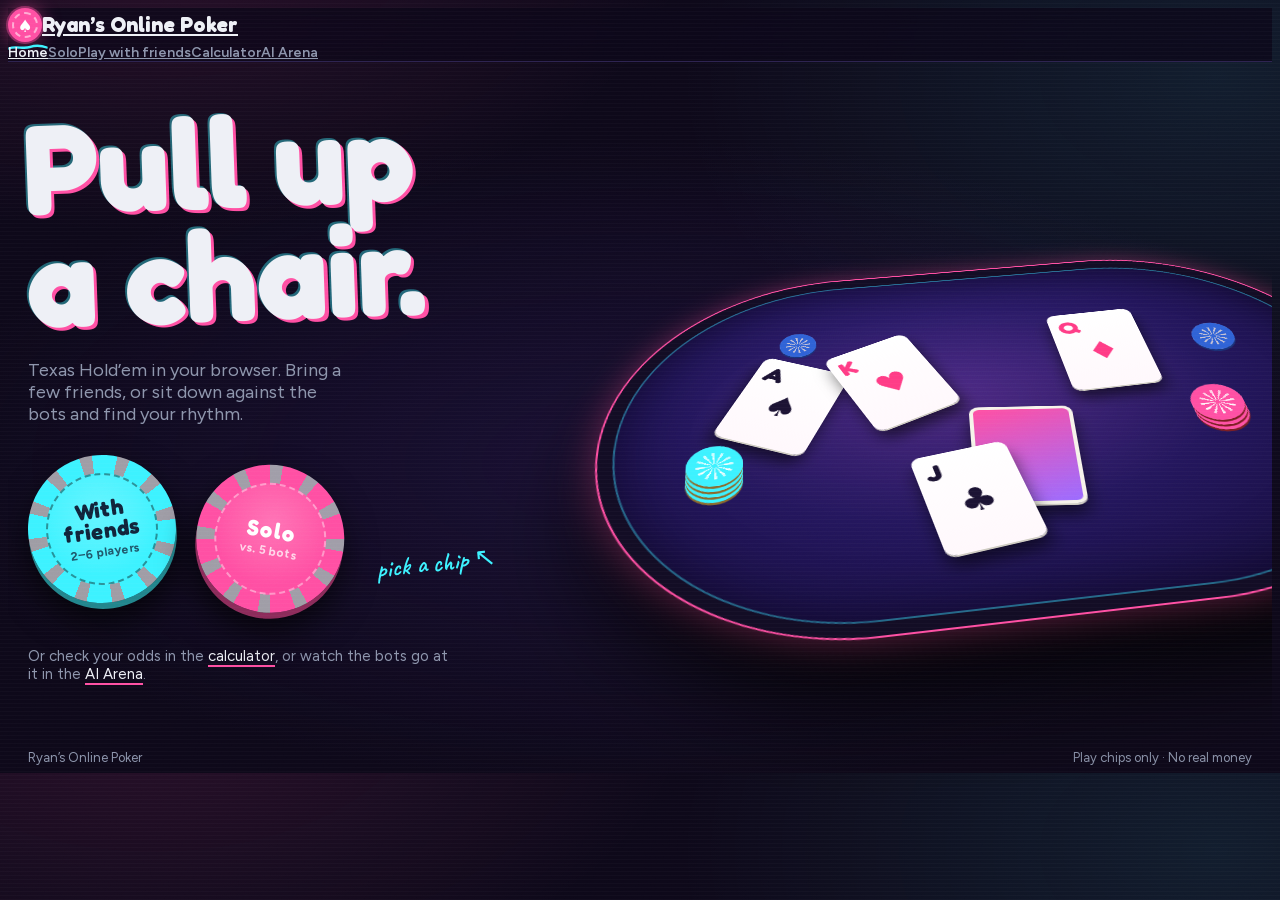
==== commit b8b812a9: "Lokwey the dealer stands at the pot - The dealer is now Lokwey, a croupier droid with an LED visor, " ====
--- a/index.html
+++ b/index.html
@@ -1,4 +1,4 @@
 <!doctype html>
-<html lang="en"><head><meta charset="utf-8"><meta name="viewport" content="width=device-width, initial-scale=1"><meta name="theme-color" content="#090b11"><title>Ryan’s Online Poker</title><meta name="description" content="Play Texas Hold’em with friends or practice against the computer. Play chips only."><link rel="stylesheet" href="style.css?v=ac6e3e31258c"><link rel="stylesheet" href="interface.css?v=ac6e3e31258c"><link rel="stylesheet" href="welcome.css?v=ac6e3e31258c"><link rel="preload" href="fonts/BigShouldersDisplay-600-latin.woff2" as="font" type="font/woff2" crossorigin><link rel="stylesheet" href="fonts.css?v=ac6e3e31258c"><link rel="stylesheet" href="room.css?v=ac6e3e31258c"><link rel="stylesheet" href="skin.css?v=ac6e3e31258c"></head>
+<html lang="en"><head><meta charset="utf-8"><meta name="viewport" content="width=device-width, initial-scale=1"><meta name="theme-color" content="#090b11"><title>Ryan’s Online Poker</title><meta name="description" content="Play Texas Hold’em with friends or practice against the computer. Play chips only."><link rel="stylesheet" href="style.css?v=1512f49c5b0b"><link rel="stylesheet" href="interface.css?v=1512f49c5b0b"><link rel="stylesheet" href="welcome.css?v=1512f49c5b0b"><link rel="preload" href="fonts/BigShouldersDisplay-600-latin.woff2" as="font" type="font/woff2" crossorigin><link rel="stylesheet" href="fonts.css?v=1512f49c5b0b"><link rel="stylesheet" href="room.css?v=1512f49c5b0b"><link rel="stylesheet" href="skin.css?v=1512f49c5b0b"></head>
 <body class="home-page"><header class="app-header"><a class="brand" href="index.html"><span aria-hidden="true">♠</span>Ryan’s Online Poker</a><nav class="app-nav" aria-label="Main navigation"><a href="index.html" aria-current="page">Home</a><a href="play.html">Solo</a><a href="friends.html">Play with friends</a><a href="calculator.html">Calculator</a><a href="arena.html">AI Arena</a></nav><div class="header-actions"></div></header>
-<main class="welcome-main scene-main"><section class="scene" aria-labelledby="sceneTitle"><div class="scene-copy"><h1 id="sceneTitle">Pull up<br>a chair.</h1><p>Texas Hold’em in your browser. Bring a few friends, or sit down against the bots and find your rhythm.</p><div class="chip-buttons"><a class="chip-button chip-gold" href="friends.html"><span class="chip-face"><b>With friends</b><small>2–6 players</small></span></a><a class="chip-button chip-red" href="play.html"><span class="chip-face"><b>Solo</b><small>vs. 5 bots</small></span></a><span class="scene-note" aria-hidden="true">pick a chip ↖</span></div><p class="scene-more">Or check your odds in the <a href="calculator.html">calculator</a>, or watch the bots go at it in the <a href="arena.html">AI Arena</a>.</p></div><div class="scene-table" aria-hidden="true"><div class="scene-felt"><span class="toss toss-1">A<i>♠</i></span><span class="toss toss-2 red">K<i>♥</i></span><span class="toss toss-3 back"></span><span class="toss toss-4 red">Q<i>♦</i></span><span class="toss toss-5">J<i>♣</i></span><span class="pile pile-a"><i></i><i></i><i></i><i></i></span><span class="pile pile-b"><i></i><i></i><i></i></span><span class="loose loose-1"></span><span class="loose loose-2"></span></div></div></section><footer><span>Ryan’s Online Poker</span><span>Play chips only · No real money</span></footer></main><script type="module" src="welcome.js?v=ac6e3e31258c"></script></body></html>+<main class="welcome-main scene-main"><section class="scene" aria-labelledby="sceneTitle"><div class="scene-copy"><h1 id="sceneTitle">Pull up<br>a chair.</h1><p>Texas Hold’em in your browser. Bring a few friends, or sit down against the bots and find your rhythm.</p><div class="chip-buttons"><a class="chip-button chip-gold" href="friends.html"><span class="chip-face"><b>With friends</b><small>2–6 players</small></span></a><a class="chip-button chip-red" href="play.html"><span class="chip-face"><b>Solo</b><small>vs. 5 bots</small></span></a><span class="scene-note" aria-hidden="true">pick a chip ↖</span></div><p class="scene-more">Or check your odds in the <a href="calculator.html">calculator</a>, or watch the bots go at it in the <a href="arena.html">AI Arena</a>.</p></div><div class="scene-table" aria-hidden="true"><div class="scene-felt"><span class="toss toss-1">A<i>♠</i></span><span class="toss toss-2 red">K<i>♥</i></span><span class="toss toss-3 back"></span><span class="toss toss-4 red">Q<i>♦</i></span><span class="toss toss-5">J<i>♣</i></span><span class="pile pile-a"><i></i><i></i><i></i><i></i></span><span class="pile pile-b"><i></i><i></i><i></i></span><span class="loose loose-1"></span><span class="loose loose-2"></span></div></div></section><footer><span>Ryan’s Online Poker</span><span>Play chips only · No real money</span></footer></main><script type="module" src="welcome.js?v=1512f49c5b0b"></script></body></html>
--- a/skin.css
+++ b/skin.css
@@ -2334,20 +2334,31 @@
 }
 
 /* ===== The house dealer ===== */
-.dealer { position: absolute; left: 6%; top: 37%; translate: 0 -50%; z-index: 3; display: grid; justify-items: center; gap: 2px; pointer-events: none; }
+/* The dealer stands at the pot, inside the pot label row. */
+.dealer { position: relative; display: grid; justify-items: center; margin-right: 10px; z-index: 3; pointer-events: none; }
+.pot-label { position: relative; }
 .dealer-blob {
   position: relative; width: 44px; height: 40px; padding: 0; border: 0; cursor: pointer; pointer-events: auto;
-  border-radius: 50% 50% 46% 54% / 60% 60% 40% 40%;
-  background: radial-gradient(circle at 35% 30%, hsl(var(--hue, 200) 100% 84%), hsl(var(--hue, 200) 85% 62%) 60%, hsl(var(--hue, 200) 70% 44%));
-  box-shadow: 0 5px 0 hsl(var(--hue, 200) 60% 26%), 0 10px 18px #000a;
+  border-radius: 46% 46% 40% 40% / 50% 50% 38% 38%;
+  background:
+    linear-gradient(180deg, transparent 62%, #1b1233 62%, #1b1233 100%),
+    radial-gradient(circle at 35% 30%, hsl(var(--hue, 200) 100% 84%), hsl(var(--hue, 200) 85% 62%) 60%, hsl(var(--hue, 200) 70% 44%));
+  box-shadow: 0 5px 0 hsl(var(--hue, 200) 60% 26%), 0 10px 18px #000a, inset 0 0 0 1.5px #ffffff22;
   transition: translate 220ms var(--spring-bouncy);
 }
 .dealer-blob:hover { translate: 0 -2px; }
 .dealer-blob:focus-visible { outline: 2px solid var(--neon-cyan); outline-offset: 3px; }
 .dealer-blob .face { position: absolute; inset: 0; display: block; }
-.dealer-blob .face i { position: absolute; top: 38%; width: 6px; height: 8px; border-radius: 50%; background: #1b1233; box-shadow: inset 1px 1px 0 #ffffffaa; transition: all 220ms var(--spring-brisk); }
-.dealer-blob .face i:first-child { left: 29%; } .dealer-blob .face i:nth-child(2) { right: 29%; }
-.dealer-blob .face u { position: absolute; left: 50%; top: 60%; width: 10px; height: 4px; translate: -50% 0; border: 2px solid #1b1233; border-top: 0; border-radius: 0 0 9px 9px; transition: all 220ms var(--spring-brisk); }
+.dealer-blob .face::before { content: ""; position: absolute; left: 14%; right: 14%; top: 28%; height: 11px; border-radius: 6px; background: #120c24; box-shadow: inset 0 0 0 1px #3cf2ff55, 0 0 8px #3cf2ff44; }
+.dealer-blob .face i { position: absolute; top: 36%; width: 7px; height: 3px; border-radius: 2px; background: var(--neon-cyan); box-shadow: 0 0 6px var(--neon-cyan); transition: all 220ms var(--spring-brisk); }
+.dealer-blob .face i:first-child { left: 24%; } .dealer-blob .face i:nth-child(2) { right: 24%; }
+.dealer-blob .face u { position: absolute; left: 50%; top: 66%; width: 9px; height: 3px; translate: -50% 0; border: 0; border-radius: 2px; background: var(--neon-pink); box-shadow: 0 0 6px var(--neon-pink); transition: all 220ms var(--spring-brisk); }
+/* hats */
+.dealer-blob::before { content: ""; position: absolute; left: 50%; translate: -50% 0; }
+.dealer[data-hat="cap"] .dealer-blob::before { top: -9px; width: 26px; height: 12px; border-radius: 8px 8px 2px 2px; background: linear-gradient(180deg, #2a1f48, #1b1233); box-shadow: 0 2px 0 var(--bow, var(--neon-pink)); }
+.dealer[data-hat="visor"] .dealer-blob::before { top: -3px; width: 34px; height: 7px; border-radius: 4px; background: linear-gradient(90deg, var(--neon-cyan), var(--neon-pink)); opacity: .9; }
+.dealer[data-hat="headset"] .dealer-blob::before { top: -4px; width: 40px; height: 16px; border: 3px solid #1b1233; border-bottom: 0; border-radius: 20px 20px 0 0; box-sizing: border-box; }
+.dealer[data-hat="antenna"] .dealer-blob::before { top: -12px; width: 2px; height: 12px; background: #1b1233; box-shadow: 0 -4px 0 2px var(--bow, var(--neon-pink)); }
 .dealer-blob .face em { position: absolute; font-style: normal; line-height: 1; pointer-events: none; }
 /* bow tie */
 .dealer-blob .bow { position: absolute; left: 50%; bottom: -3px; width: 16px; height: 7px; translate: -50% 0; background: var(--bow, var(--neon-pink)); clip-path: polygon(0 0, 50% 40%, 100% 0, 100% 100%, 50% 60%, 0 100%); filter: drop-shadow(0 1px 0 #0008); }
@@ -2358,28 +2369,31 @@
 .dealer-blob .deck { position: absolute; right: -14px; bottom: -2px; width: 12px; height: 16px; }
 .dealer-blob .deck b { position: absolute; inset: 0; border-radius: 2px; background: linear-gradient(135deg, #ff4fa3, #9b6bff); border: 1px solid #fff8; box-shadow: 0 1px 2px #0008; }
 .dealer-blob .deck b:nth-child(2) { translate: 1px -1px; } .dealer-blob .deck b:nth-child(3) { translate: 2px -2px; }
-.dealer-tag { font: 500 15px/1 var(--hand); color: var(--muted); opacity: .85; }
+.dealer-tag { position: absolute; top: calc(100% + 3px); display: flex; align-items: center; gap: 5px; font: 500 13px/1 var(--hand); color: var(--muted); white-space: nowrap; pointer-events: auto; }
+.dealer-tip { font: 600 9px/1 var(--hud); letter-spacing: .04em; text-transform: uppercase; padding: 3px 7px; border-radius: 999px; border: 1px solid var(--brass); color: var(--brass); background: #f2c46b14; cursor: pointer; }
+.dealer-tip:hover { background: var(--brass); color: #1b1233; box-shadow: 0 0 10px #f2c46b88; }
+.dealer-tip:focus-visible { outline: 2px solid var(--neon-cyan); outline-offset: 2px; }
 .dealer-bubble {
-  position: absolute; top: 2px; left: calc(100% + 14px); white-space: nowrap; padding: 6px 11px; border-radius: 14px 14px 14px 4px;
-  background: var(--text); color: var(--card-ink); font: 600 13px/1.2 var(--body); box-shadow: 0 4px 14px #0008; max-width: 50vw; white-space: normal; min-width: 120px;
-}
-.dealer-bubble::before { content: ""; position: absolute; left: -7px; top: 10px; border: 5px solid transparent; border-right-color: var(--text); border-left: 0; }
+  position: absolute; bottom: calc(100% + 10px); left: 50%; translate: -50% 0; padding: 6px 11px; border-radius: 14px 14px 14px 14px;
+  background: var(--text); color: var(--card-ink); font: 600 13px/1.2 var(--body); box-shadow: 0 4px 14px #0008; width: max-content; max-width: 220px; text-align: center; letter-spacing: 0; text-transform: none;
+}
+.dealer-bubble::before { content: ""; position: absolute; left: 50%; top: 100%; translate: -50% 0; border: 6px solid transparent; border-top-color: var(--text); border-bottom: 0; }
 /* moods */
 .dealer[data-mood="deal"] .hand-r { translate: -10px -14px; rotate: -40deg; }
 .dealer[data-mood="deal"] .hand-l { translate: 4px -6px; }
-.dealer[data-mood="deal"] .face i { scale: 1 .7; translate: 0 2px; }
-.dealer[data-mood="happy"] .face i { width: 8px; height: 5px; background: none; border: 2px solid #1b1233; border-bottom: 0; border-radius: 8px 8px 0 0; box-shadow: none; top: 36%; }
-.dealer[data-mood="happy"] .face u { width: 13px; height: 7px; background: #1b1233; border-radius: 0 0 10px 10px; box-shadow: inset 0 -3px 0 #ff6b9e; }
-.dealer[data-mood="wow"] .face i { width: 9px; height: 10px; top: 34%; box-shadow: inset 1px 1px 0 #fff, 0 0 0 1.5px #fff; }
-.dealer[data-mood="wow"] .face u { width: 7px; height: 8px; background: #1b1233; border-radius: 50%; }
+.dealer[data-mood="deal"] .face i { scale: 1 .7; translate: 0 1px; }
+.dealer[data-mood="happy"] .face i { width: 8px; height: 5px; background: none; border: 2px solid var(--neon-cyan); border-bottom: 0; border-radius: 8px 8px 0 0; top: 33%; }
+.dealer[data-mood="happy"] .face u { width: 13px; height: 6px; border-radius: 0 0 10px 10px; }
+.dealer[data-mood="wow"] .face i { width: 8px; height: 8px; border-radius: 50%; top: 31%; box-shadow: 0 0 10px var(--neon-cyan); }
+.dealer[data-mood="wow"] .face u { width: 6px; height: 6px; border-radius: 50%; }
 .dealer[data-mood="wow"] .hand { translate: 0 -10px; }
-.dealer[data-mood="wince"] .face i { height: 3px; top: 42%; border-radius: 0; box-shadow: none; rotate: 8deg; }
-.dealer[data-mood="wince"] .face i:nth-child(2) { rotate: -8deg; }
-.dealer[data-mood="wince"] .face u { width: 9px; height: 4px; border-width: 2px 2px 0; border-radius: 9px 9px 0 0; translate: -50% 3px; }
-.dealer[data-mood="calm"] .face i { height: 4px; top: 42%; border-radius: 0 0 6px 6px; box-shadow: none; }
+.dealer[data-mood="wince"] .face i { rotate: 12deg; width: 8px; }
+.dealer[data-mood="wince"] .face i:nth-child(2) { rotate: -12deg; }
+.dealer[data-mood="wince"] .face u { width: 9px; height: 3px; border-radius: 9px 9px 0 0; translate: -50% 2px; rotate: 180deg; }
+.dealer[data-mood="calm"] .face i { height: 2px; }
 @media (prefers-reduced-motion: no-preference) {
-  .dealer-blob .face i { animation: dealer-blink 5.3s infinite 1.7s; }
-  @keyframes dealer-blink { 0%, 96%, 100% { scale: 1 1; } 98% { scale: 1 .1; } }
+  .dealer-blob .face i { animation: dealer-scan 5.3s infinite 1.7s; }
+  @keyframes dealer-scan { 0%, 90%, 100% { opacity: 1; } 93% { opacity: .2; } 96% { opacity: 1; } }
   .dealer[data-mood="deal"] .dealer-blob { animation: deal-bob .45s ease-in-out 2; }
   @keyframes deal-bob { 50% { rotate: -6deg; translate: 0 -2px; } }
   .dealer[data-mood="deal"] .deck { animation: deck-riffle .3s ease-in-out 3; }
@@ -2391,10 +2405,12 @@
   .dealer-blob { animation: dealer-breathe 3.6s ease-in-out infinite; }
   @keyframes dealer-breathe { 50% { scale: 1.03 .98; } }
   .dealer-bubble.pop { animation: bubble-pop .32s var(--spring-bouncy) both; }
-  @keyframes bubble-pop { from { opacity: 0; scale: .7; translate: -6px 4px; } }
+  @keyframes bubble-pop { from { opacity: 0; translate: -50% 6px; scale: .8; } to { translate: -50% 0; } }
 }
 .table-page .board-area { inset: 150px 0 0; }
 @media (max-width: 700px) {
-  .dealer { left: 10px; top: 55%; scale: .82; transform-origin: left center; }
-  .dealer-bubble { min-width: 90px; max-width: 46vw; }
-}
+  /* phones: the pot row is narrow, so the dealer stands just above it, still centred in front of you */
+  .dealer { position: absolute; left: 50%; bottom: calc(100% + 6px); translate: -50% 0; margin: 0; scale: .8; transform-origin: bottom center; }
+  .dealer-tag { display: none; }
+  .dealer-bubble { max-width: 60vw; }
+}
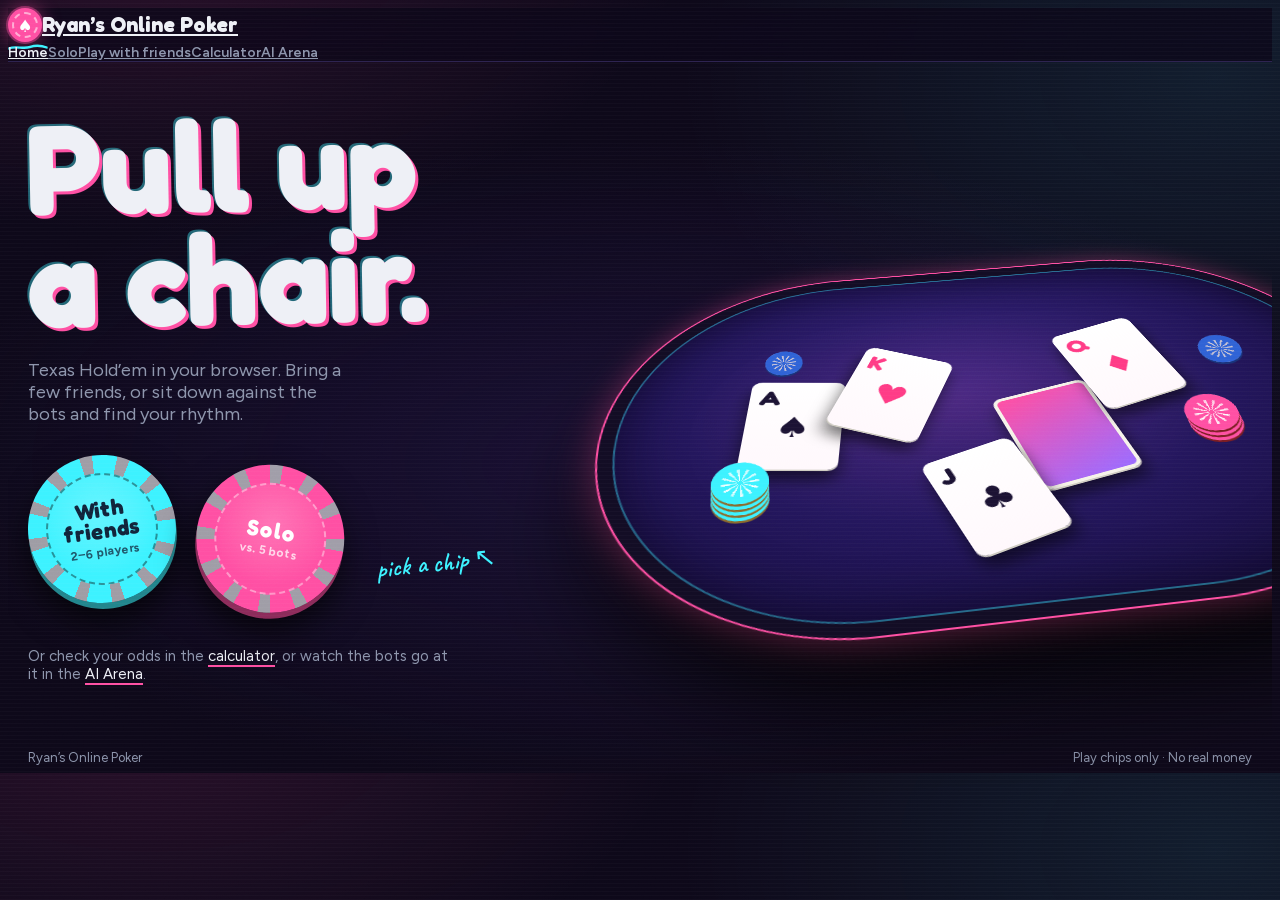
==== commit 1b825d49: "Five cocktails and you're out cold - Drinks cost $5. Each seat counts its cocktails; zero-proof drin" ====
--- a/index.html
+++ b/index.html
@@ -1,4 +1,4 @@
 <!doctype html>
-<html lang="en"><head><meta charset="utf-8"><meta name="viewport" content="width=device-width, initial-scale=1"><meta name="theme-color" content="#090b11"><title>Ryan’s Online Poker</title><meta name="description" content="Play Texas Hold’em with friends or practice against the computer. Play chips only."><link rel="stylesheet" href="style.css?v=1512f49c5b0b"><link rel="stylesheet" href="interface.css?v=1512f49c5b0b"><link rel="stylesheet" href="welcome.css?v=1512f49c5b0b"><link rel="preload" href="fonts/BigShouldersDisplay-600-latin.woff2" as="font" type="font/woff2" crossorigin><link rel="stylesheet" href="fonts.css?v=1512f49c5b0b"><link rel="stylesheet" href="room.css?v=1512f49c5b0b"><link rel="stylesheet" href="skin.css?v=1512f49c5b0b"></head>
+<html lang="en"><head><meta charset="utf-8"><meta name="viewport" content="width=device-width, initial-scale=1"><meta name="theme-color" content="#090b11"><title>Ryan’s Online Poker</title><meta name="description" content="Play Texas Hold’em with friends or practice against the computer. Play chips only."><link rel="stylesheet" href="style.css?v=453e87ac70cb"><link rel="stylesheet" href="interface.css?v=453e87ac70cb"><link rel="stylesheet" href="welcome.css?v=453e87ac70cb"><link rel="preload" href="fonts/BigShouldersDisplay-600-latin.woff2" as="font" type="font/woff2" crossorigin><link rel="stylesheet" href="fonts.css?v=453e87ac70cb"><link rel="stylesheet" href="room.css?v=453e87ac70cb"><link rel="stylesheet" href="skin.css?v=453e87ac70cb"></head>
 <body class="home-page"><header class="app-header"><a class="brand" href="index.html"><span aria-hidden="true">♠</span>Ryan’s Online Poker</a><nav class="app-nav" aria-label="Main navigation"><a href="index.html" aria-current="page">Home</a><a href="play.html">Solo</a><a href="friends.html">Play with friends</a><a href="calculator.html">Calculator</a><a href="arena.html">AI Arena</a></nav><div class="header-actions"></div></header>
-<main class="welcome-main scene-main"><section class="scene" aria-labelledby="sceneTitle"><div class="scene-copy"><h1 id="sceneTitle">Pull up<br>a chair.</h1><p>Texas Hold’em in your browser. Bring a few friends, or sit down against the bots and find your rhythm.</p><div class="chip-buttons"><a class="chip-button chip-gold" href="friends.html"><span class="chip-face"><b>With friends</b><small>2–6 players</small></span></a><a class="chip-button chip-red" href="play.html"><span class="chip-face"><b>Solo</b><small>vs. 5 bots</small></span></a><span class="scene-note" aria-hidden="true">pick a chip ↖</span></div><p class="scene-more">Or check your odds in the <a href="calculator.html">calculator</a>, or watch the bots go at it in the <a href="arena.html">AI Arena</a>.</p></div><div class="scene-table" aria-hidden="true"><div class="scene-felt"><span class="toss toss-1">A<i>♠</i></span><span class="toss toss-2 red">K<i>♥</i></span><span class="toss toss-3 back"></span><span class="toss toss-4 red">Q<i>♦</i></span><span class="toss toss-5">J<i>♣</i></span><span class="pile pile-a"><i></i><i></i><i></i><i></i></span><span class="pile pile-b"><i></i><i></i><i></i></span><span class="loose loose-1"></span><span class="loose loose-2"></span></div></div></section><footer><span>Ryan’s Online Poker</span><span>Play chips only · No real money</span></footer></main><script type="module" src="welcome.js?v=1512f49c5b0b"></script></body></html>+<main class="welcome-main scene-main"><section class="scene" aria-labelledby="sceneTitle"><div class="scene-copy"><h1 id="sceneTitle">Pull up<br>a chair.</h1><p>Texas Hold’em in your browser. Bring a few friends, or sit down against the bots and find your rhythm.</p><div class="chip-buttons"><a class="chip-button chip-gold" href="friends.html"><span class="chip-face"><b>With friends</b><small>2–6 players</small></span></a><a class="chip-button chip-red" href="play.html"><span class="chip-face"><b>Solo</b><small>vs. 5 bots</small></span></a><span class="scene-note" aria-hidden="true">pick a chip ↖</span></div><p class="scene-more">Or check your odds in the <a href="calculator.html">calculator</a>, or watch the bots go at it in the <a href="arena.html">AI Arena</a>.</p></div><div class="scene-table" aria-hidden="true"><div class="scene-felt"><span class="toss toss-1">A<i>♠</i></span><span class="toss toss-2 red">K<i>♥</i></span><span class="toss toss-3 back"></span><span class="toss toss-4 red">Q<i>♦</i></span><span class="toss toss-5">J<i>♣</i></span><span class="pile pile-a"><i></i><i></i><i></i><i></i></span><span class="pile pile-b"><i></i><i></i><i></i></span><span class="loose loose-1"></span><span class="loose loose-2"></span></div></div></section><footer><span>Ryan’s Online Poker</span><span>Play chips only · No real money</span></footer></main><script type="module" src="welcome.js?v=453e87ac70cb"></script></body></html>
--- a/skin.css
+++ b/skin.css
@@ -2414,3 +2414,27 @@
   .dealer-tag { display: none; }
   .dealer-bubble { max-width: 60vw; }
 }
+
+/* ===== Drunk ===== */
+/* seats: blush, woozy eyes, a sway */
+.seat[data-drunk] .avatar .face { background: radial-gradient(circle at 22% 66%, #ff6b9e99 0 5px, transparent 6px), radial-gradient(circle at 78% 66%, #ff6b9e99 0 5px, transparent 6px); }
+.seat[data-drunk="drunk"] .avatar .face i { width: 8px; height: 8px; background: none; border: 2px solid #1b1233; border-radius: 50%; box-shadow: inset 0 0 0 1.5px #ffffff88, inset 0 0 0 3px #1b1233; }
+.seat[data-drunk="drunk"] .avatar .face u { width: 9px; height: 5px; rotate: 14deg; translate: -40% 1px; }
+.seat[data-drunk="drunk"] .avatar .face em::after { content: "🫧"; position: absolute; left: 32px; top: -14px; font-size: 11px; }
+.seat[data-drunk="tipsy"] .avatar .face i { translate: 1px 1px; scale: 1 .8; }
+@media (prefers-reduced-motion: no-preference) {
+  .seat[data-drunk="tipsy"] .avatar { animation: sway 2.6s ease-in-out infinite; }
+  .seat[data-drunk="drunk"] .avatar { animation: drunk-sway 2.2s ease-in-out infinite; }
+  @keyframes drunk-sway { 0%, 100% { rotate: -9deg; translate: -2px 0; } 50% { rotate: 9deg; translate: 2px 1px; } }
+  .seat[data-drunk="drunk"] .avatar .face em::after { animation: bubble-up 2.2s ease-out infinite; }
+  @keyframes bubble-up { 0% { translate: 0 6px; opacity: 0; } 30% { opacity: 1; } 100% { translate: 4px -10px; opacity: 0; } }
+  /* you: the room sways and the cards swim a little */
+  body.tipsy .arena { animation: room-sway 5s ease-in-out infinite; }
+  body.drunk .arena { animation: room-sway 3.2s ease-in-out infinite; filter: saturate(1.25); }
+  @keyframes room-sway { 0%, 100% { rotate: calc(-1.2deg * var(--tipsy, 1)); translate: -4px 0; } 50% { rotate: calc(1.2deg * var(--tipsy, 1)); translate: 4px 2px; } }
+  body.drunk .seat-0 .card { animation: card-swim 2.4s ease-in-out infinite alternate; }
+  body.drunk .seat-0 .card:nth-child(2) { animation-delay: -1.2s; }
+  @keyframes card-swim { from { rotate: -4deg; translate: 0 -2px; filter: blur(0); } to { rotate: 5deg; translate: 2px 2px; filter: blur(.6px); } }
+  body.drunk .bet-dial input[type="range"] { animation: sway 1.4s ease-in-out infinite; }
+}
+body.drunk .gift-notice { color: var(--neon-pink); }
